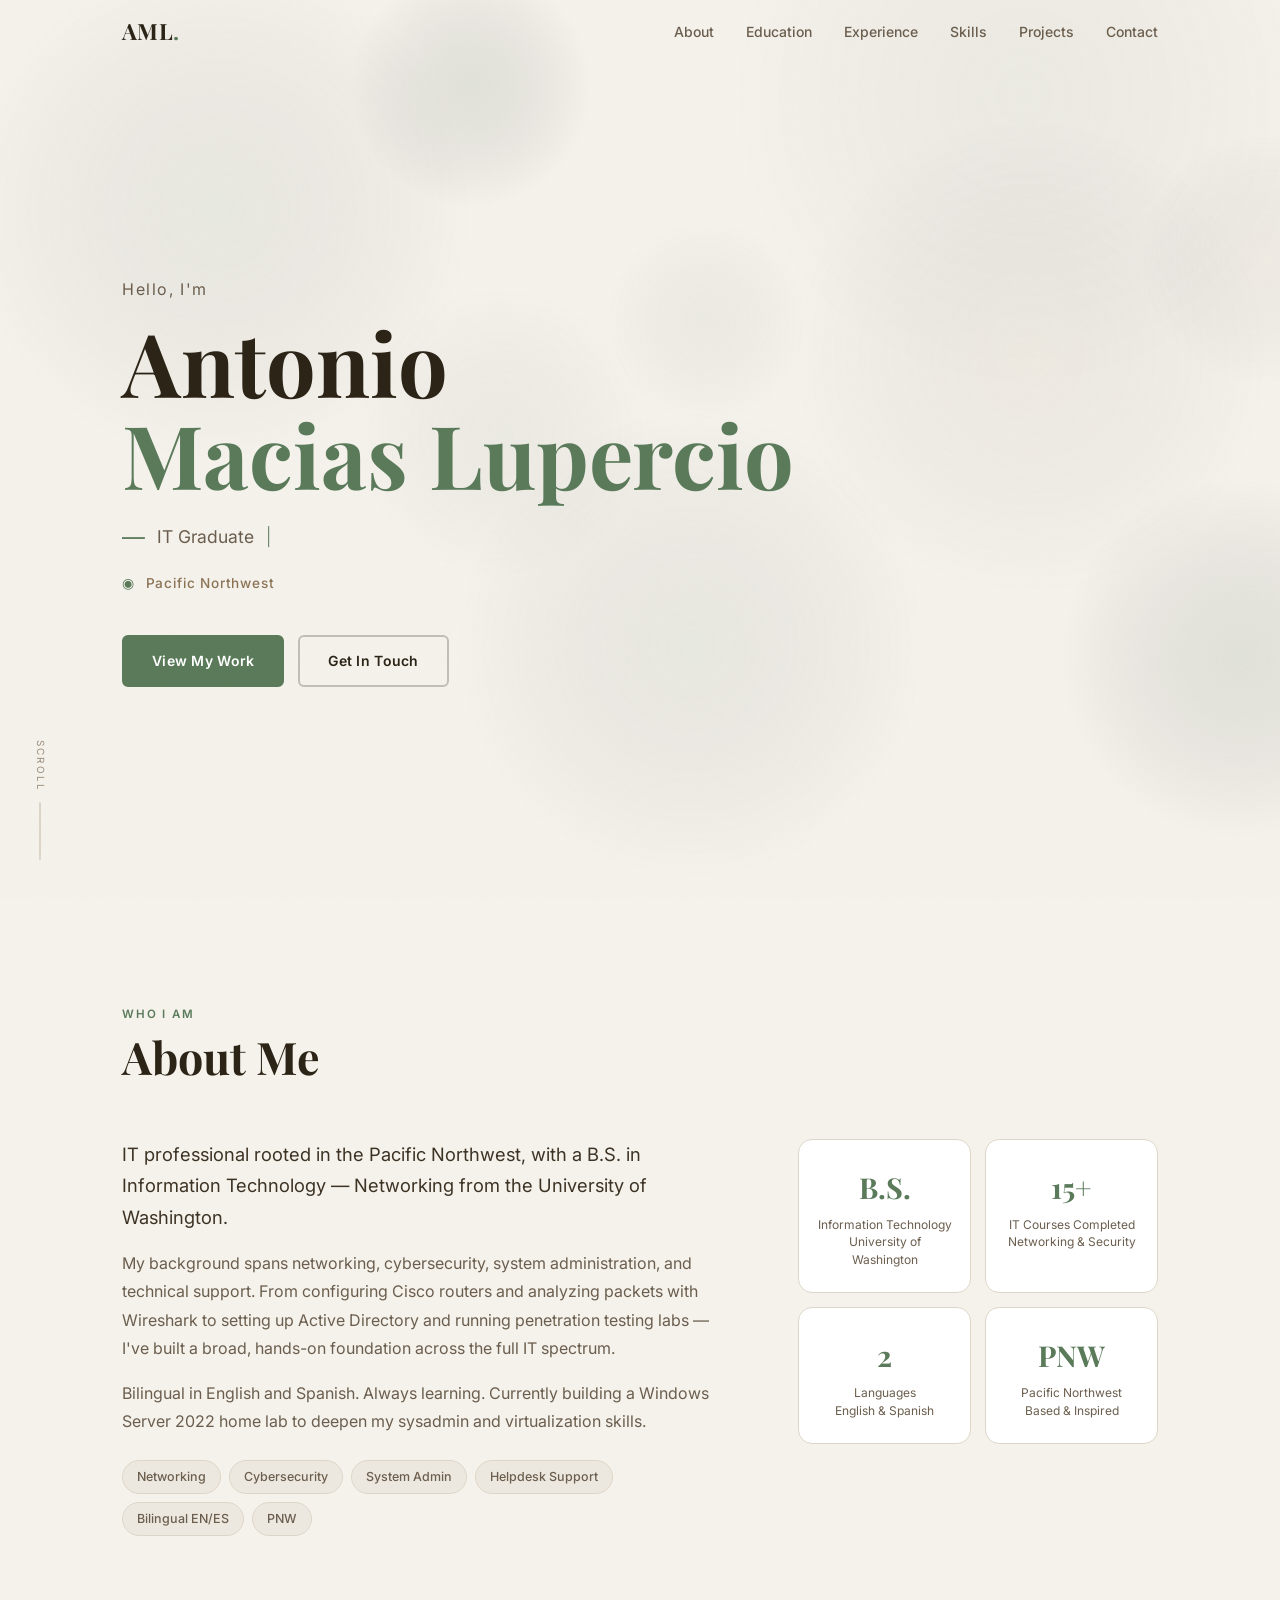
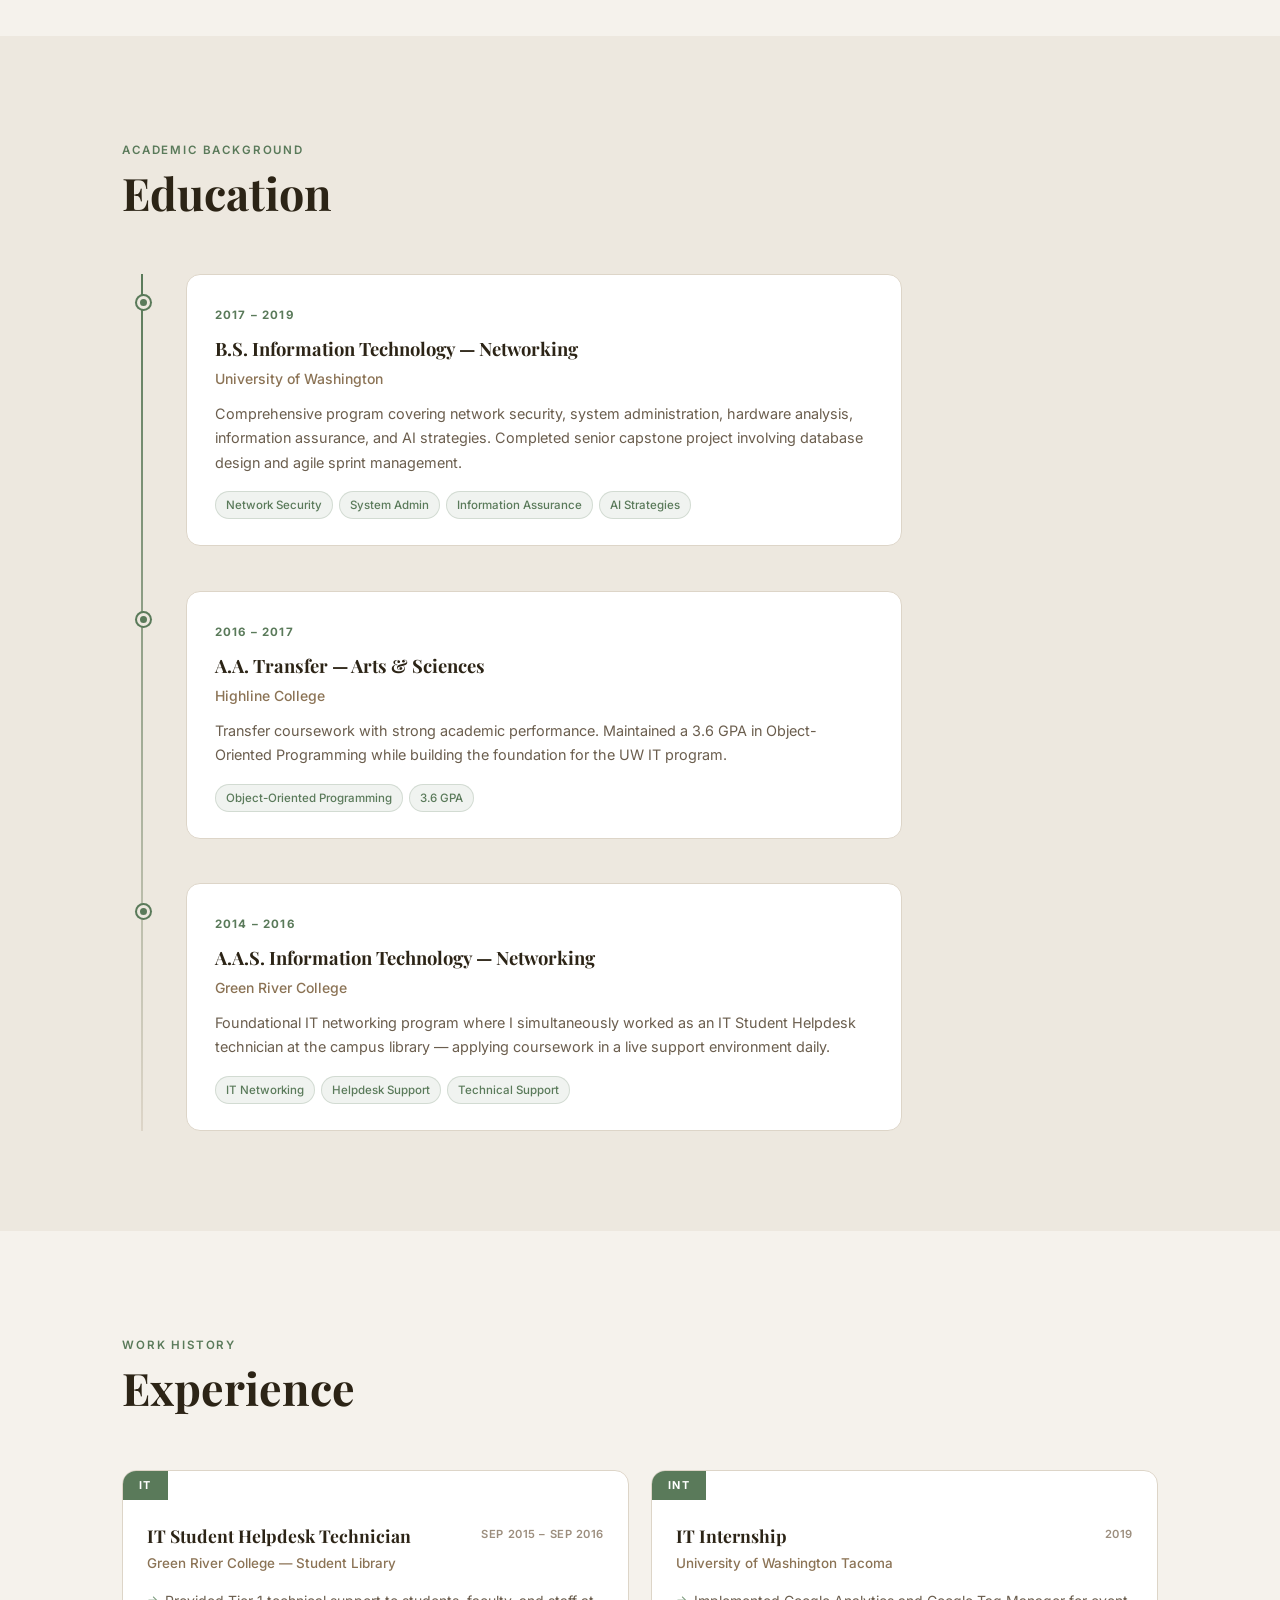
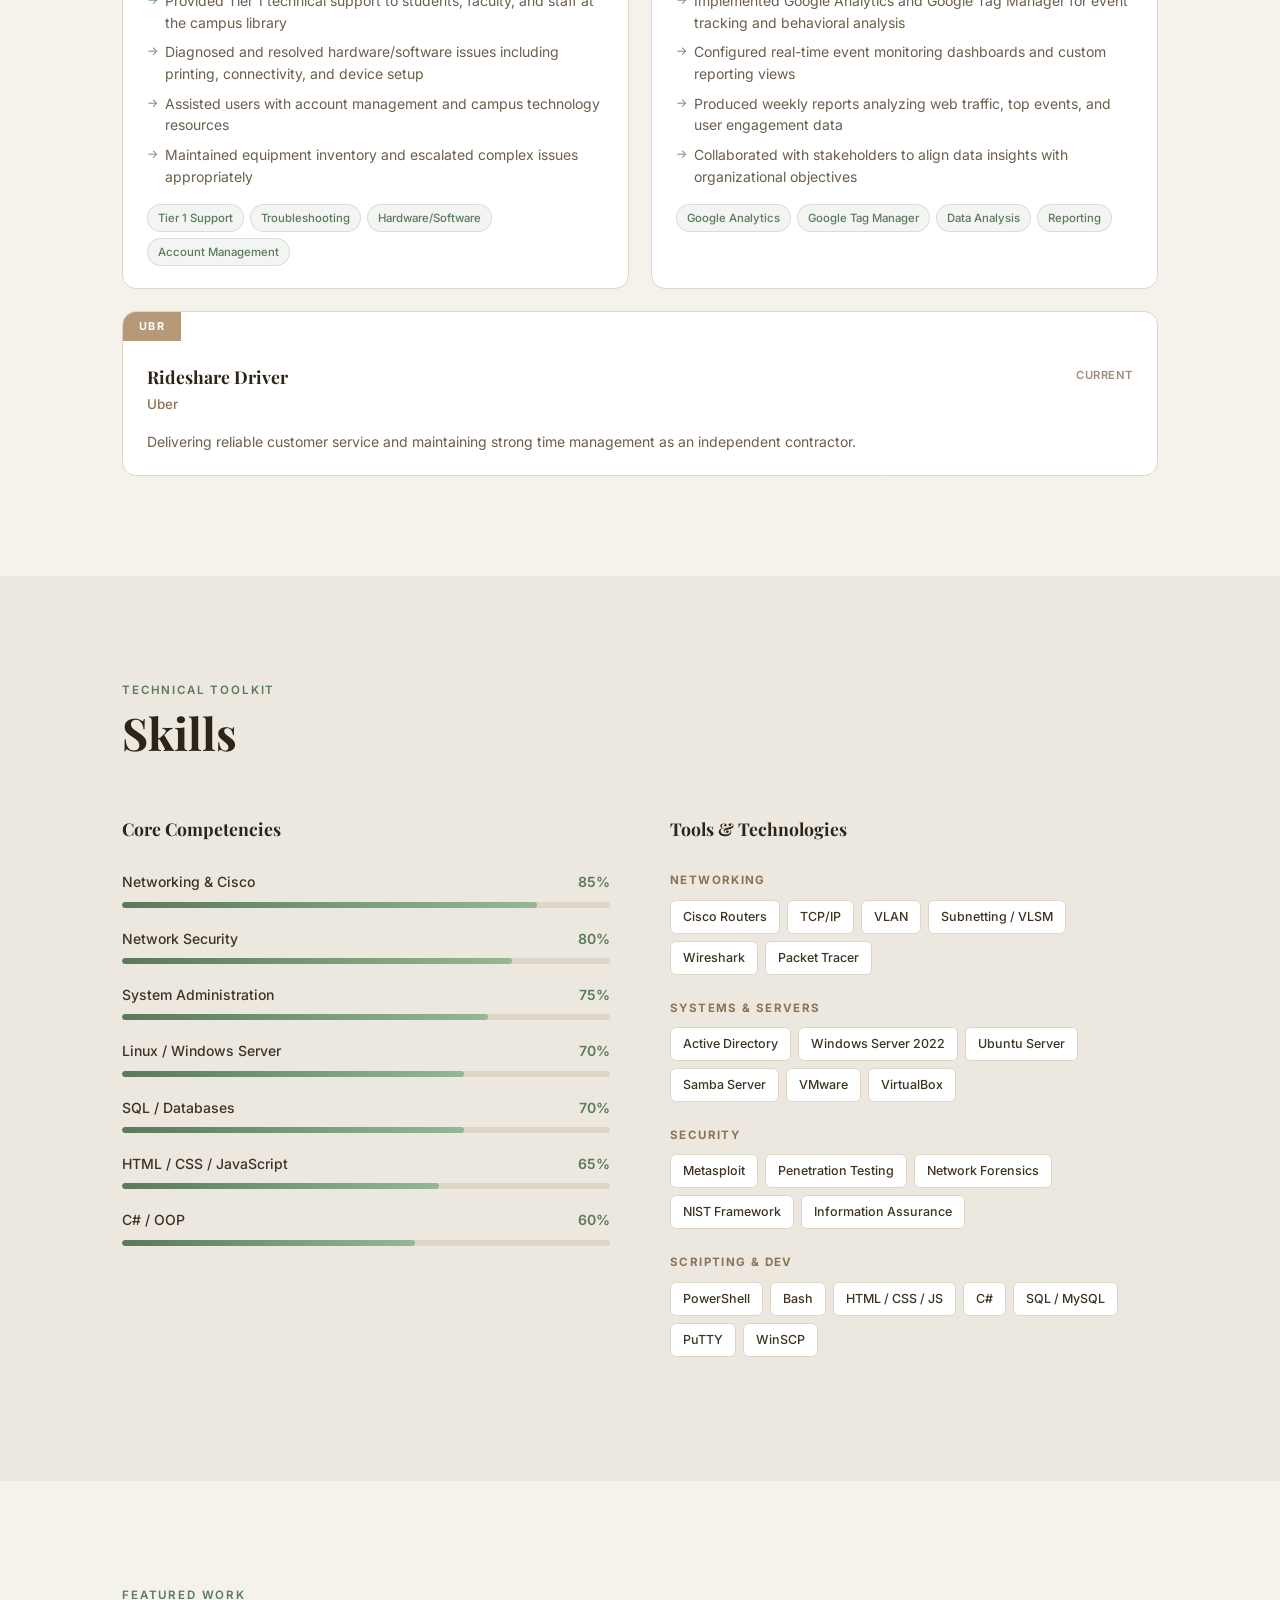
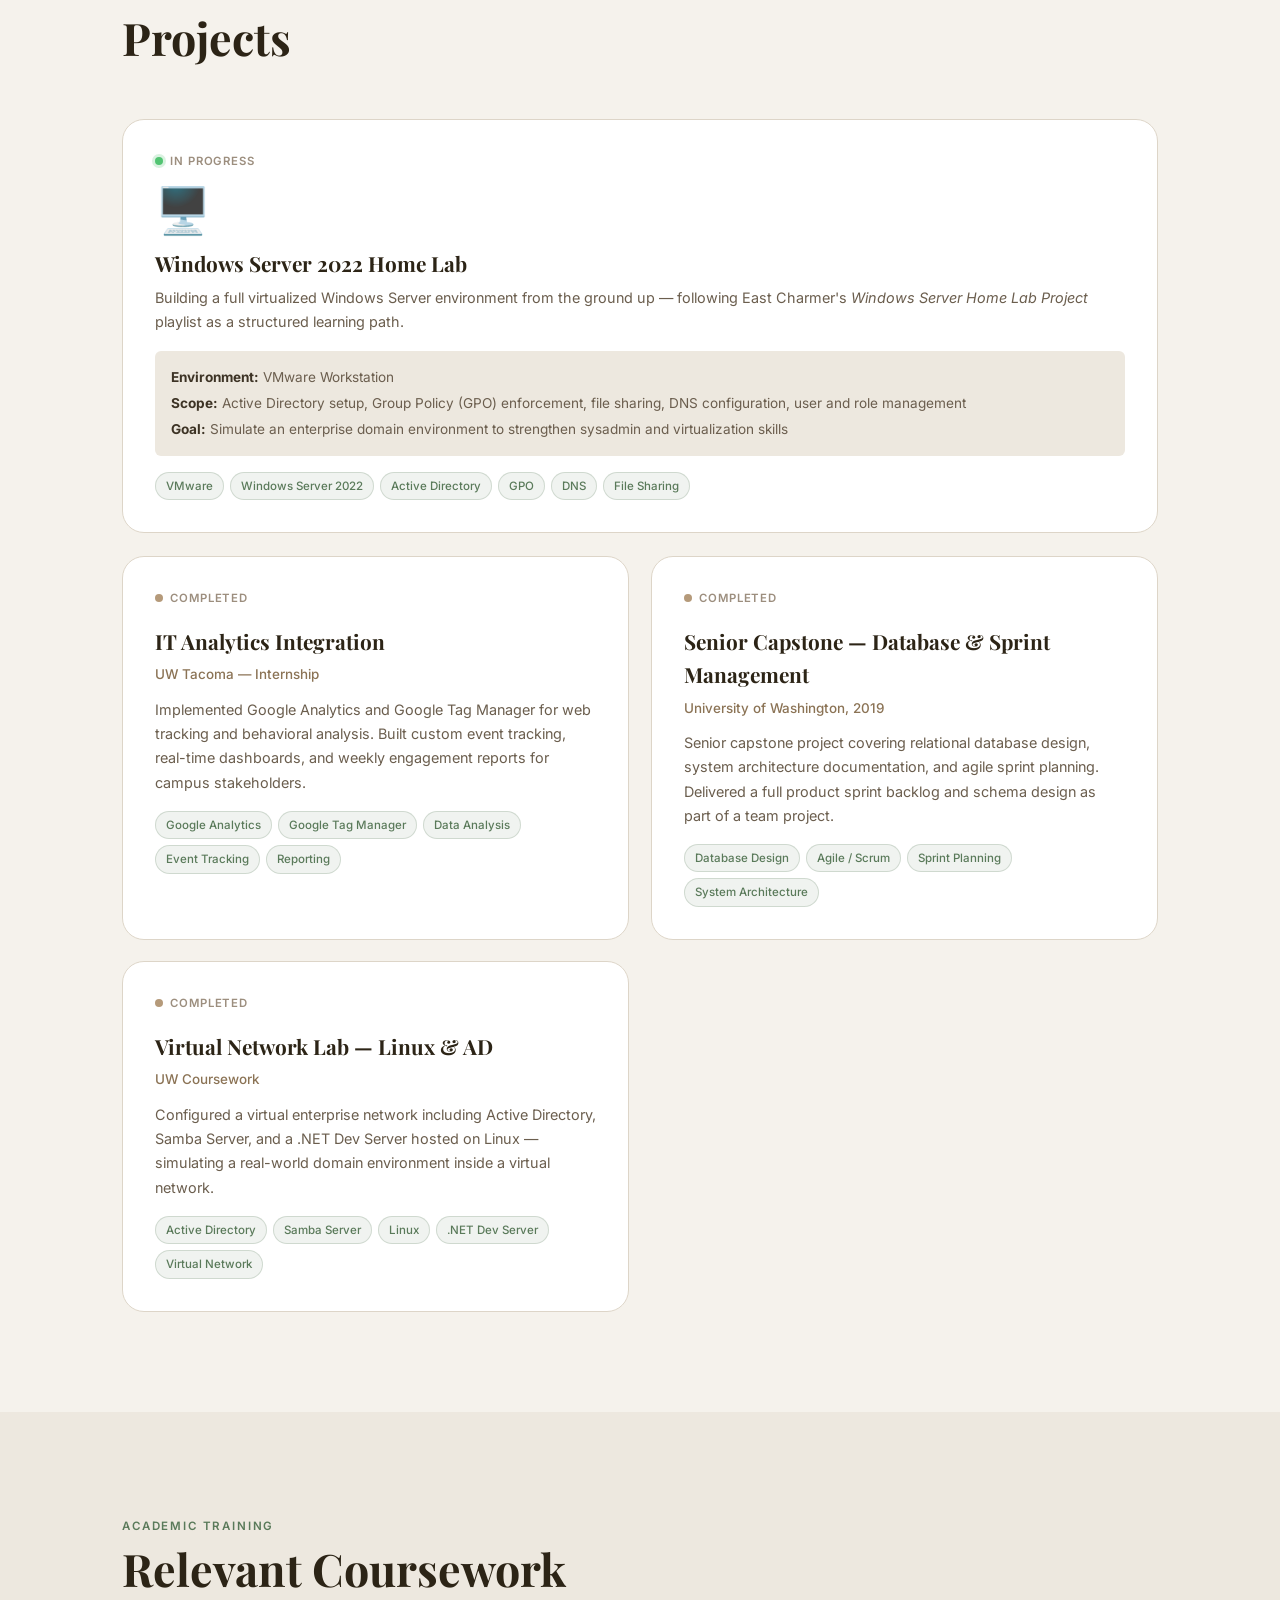
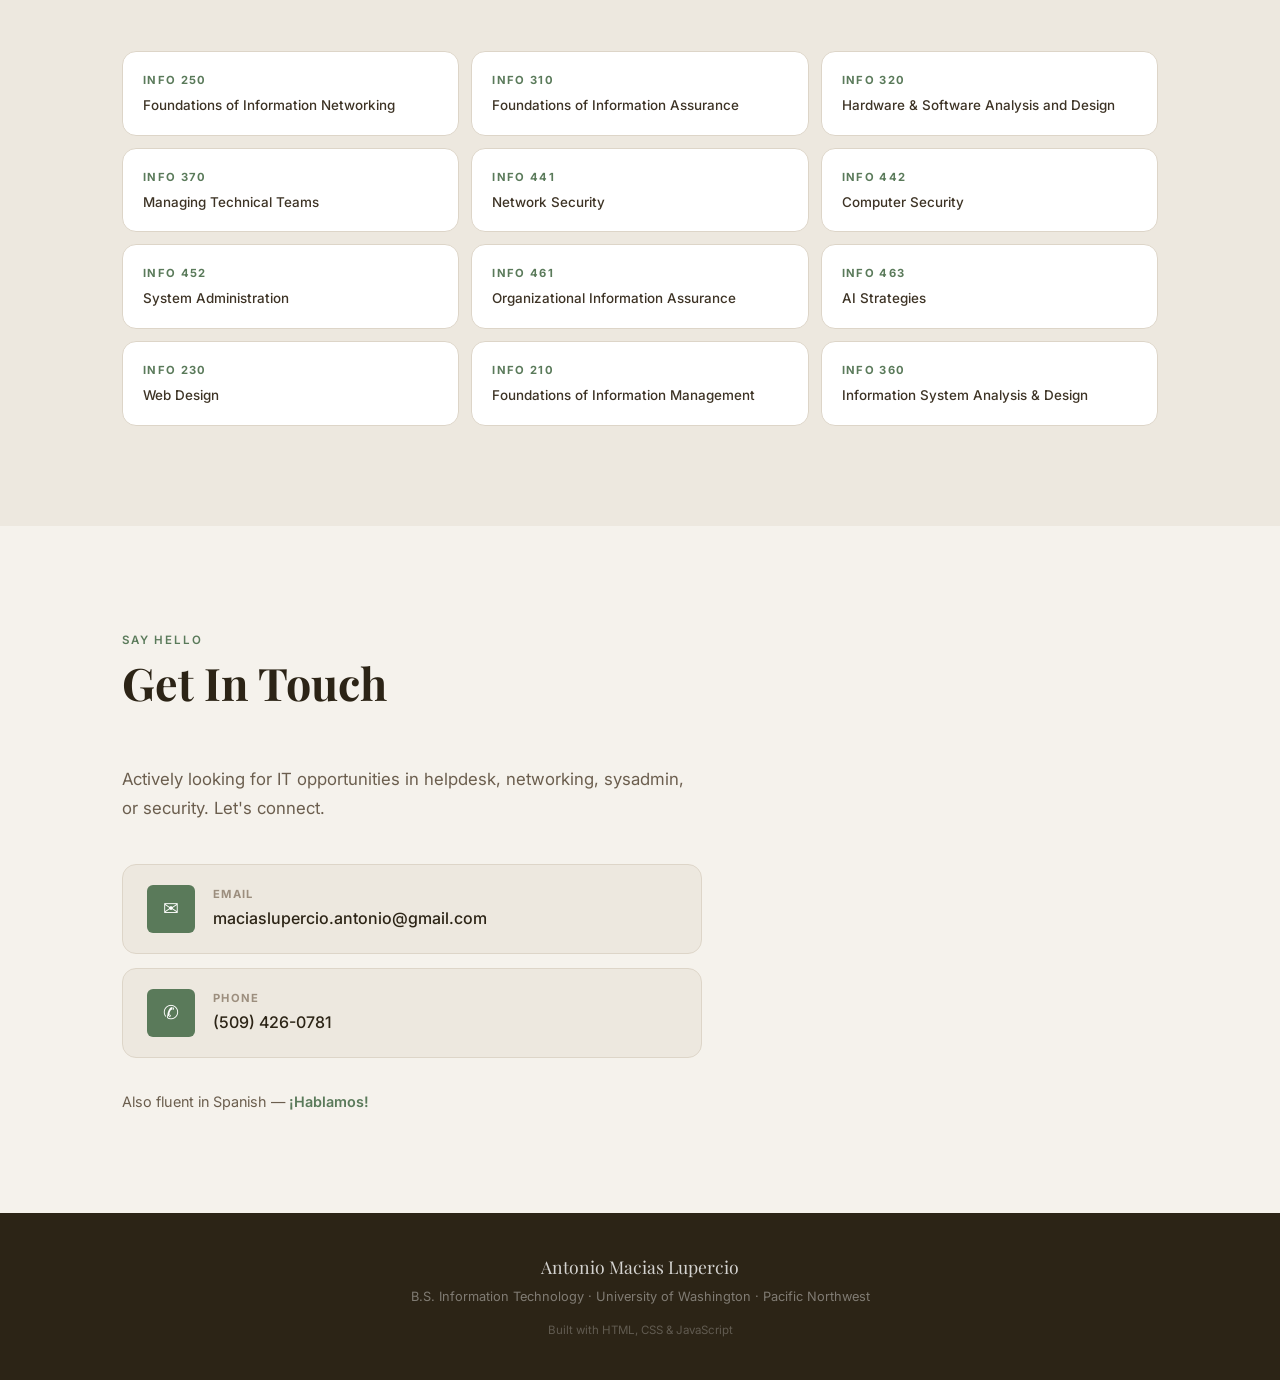
==== index.html @ a3f54d4b "Initial commit: Resume website v1.0 - Single-page resume site with PNW earthy design - Sections: Her" ====
<!DOCTYPE html>
<html lang="en">
<head>
  <meta charset="UTF-8" />
  <meta name="viewport" content="width=device-width, initial-scale=1.0" />
  <title>Antonio Macias Lupercio — IT Professional</title>
  <link rel="preconnect" href="https://fonts.googleapis.com" />
  <link rel="preconnect" href="https://fonts.gstatic.com" crossorigin />
  <link href="https://fonts.googleapis.com/css2?family=Playfair+Display:wght@400;500;700&family=Inter:wght@300;400;500;600&display=swap" rel="stylesheet" />
  <link rel="stylesheet" href="css/style.css" />
</head>
<body>

  <!-- ========== NAVIGATION ========== -->
  <nav id="navbar">
    <div class="nav-container">
      <a href="#home" class="nav-logo">AML<span class="nav-logo-dot">.</span></a>
      <ul class="nav-menu" id="navMenu">
        <li><a href="#about"      class="nav-link">About</a></li>
        <li><a href="#education"  class="nav-link">Education</a></li>
        <li><a href="#experience" class="nav-link">Experience</a></li>
        <li><a href="#skills"     class="nav-link">Skills</a></li>
        <li><a href="#projects"   class="nav-link">Projects</a></li>
        <li><a href="#contact"    class="nav-link">Contact</a></li>
      </ul>
      <button class="nav-toggle" id="navToggle" aria-label="Toggle navigation">
        <span></span><span></span><span></span>
      </button>
    </div>
  </nav>

  <!-- ========== HERO ========== -->
  <section id="home" class="hero">
    <canvas id="heroCanvas"></canvas>
    <div class="hero-noise"></div>
    <div class="hero-content">
      <p  class="hero-greeting">Hello, I'm</p>
      <h1 class="hero-name">
        <span class="name-first">Antonio</span>
        <span class="name-last">Macias Lupercio</span>
      </h1>
      <div class="hero-role">
        <span class="role-dash">—</span>
        <span id="typingText" class="typing-text"></span>
        <span class="typing-cursor">|</span>
      </div>
      <p class="hero-location">
        <span class="location-marker">◉</span> Pacific Northwest
      </p>
      <div class="hero-actions">
        <a href="#projects" class="btn btn-primary">View My Work</a>
        <a href="#contact"  class="btn btn-ghost">Get In Touch</a>
      </div>
    </div>
    <div class="scroll-indicator">
      <span class="scroll-label">scroll</span>
      <div class="scroll-line"><div class="scroll-dot"></div></div>
    </div>
  </section>

  <!-- ========== ABOUT ========== -->
  <section id="about" class="section about">
    <div class="container">
      <div class="section-header reveal-up">
        <span class="section-tag">Who I Am</span>
        <h2 class="section-title">About Me</h2>
      </div>
      <div class="about-grid">
        <div class="about-text reveal-left">
          <p class="lead">IT professional rooted in the Pacific Northwest, with a B.S. in Information Technology — Networking from the University of Washington.</p>
          <p>My background spans networking, cybersecurity, system administration, and technical support. From configuring Cisco routers and analyzing packets with Wireshark to setting up Active Directory and running penetration testing labs — I've built a broad, hands-on foundation across the full IT spectrum.</p>
          <p>Bilingual in English and Spanish. Always learning. Currently building a Windows Server 2022 home lab to deepen my sysadmin and virtualization skills.</p>
          <div class="about-pills">
            <span class="pill">Networking</span>
            <span class="pill">Cybersecurity</span>
            <span class="pill">System Admin</span>
            <span class="pill">Helpdesk Support</span>
            <span class="pill">Bilingual EN/ES</span>
            <span class="pill">PNW</span>
          </div>
        </div>
        <div class="about-stats reveal-right">
          <div class="stat-card">
            <div class="stat-value">B.S.</div>
            <div class="stat-label">Information Technology<br>University of Washington</div>
          </div>
          <div class="stat-card">
            <div class="stat-value">15+</div>
            <div class="stat-label">IT Courses Completed<br>Networking &amp; Security</div>
          </div>
          <div class="stat-card">
            <div class="stat-value">2</div>
            <div class="stat-label">Languages<br>English &amp; Spanish</div>
          </div>
          <div class="stat-card">
            <div class="stat-value">PNW</div>
            <div class="stat-label">Pacific Northwest<br>Based &amp; Inspired</div>
          </div>
        </div>
      </div>
    </div>
  </section>

  <!-- ========== EDUCATION ========== -->
  <section id="education" class="section education alt-bg">
    <div class="container">
      <div class="section-header reveal-up">
        <span class="section-tag">Academic Background</span>
        <h2 class="section-title">Education</h2>
      </div>
      <div class="timeline">

        <div class="timeline-item reveal-left">
          <div class="timeline-marker">
            <div class="timeline-dot"></div>
          </div>
          <div class="timeline-card">
            <span class="timeline-date">2017 – 2019</span>
            <h3>B.S. Information Technology — Networking</h3>
            <h4>University of Washington</h4>
            <p>Comprehensive program covering network security, system administration, hardware analysis, information assurance, and AI strategies. Completed senior capstone project involving database design and agile sprint management.</p>
            <div class="timeline-pills">
              <span>Network Security</span>
              <span>System Admin</span>
              <span>Information Assurance</span>
              <span>AI Strategies</span>
            </div>
          </div>
        </div>

        <div class="timeline-item reveal-left">
          <div class="timeline-marker">
            <div class="timeline-dot"></div>
          </div>
          <div class="timeline-card">
            <span class="timeline-date">2016 – 2017</span>
            <h3>A.A. Transfer — Arts &amp; Sciences</h3>
            <h4>Highline College</h4>
            <p>Transfer coursework with strong academic performance. Maintained a 3.6 GPA in Object-Oriented Programming while building the foundation for the UW IT program.</p>
            <div class="timeline-pills">
              <span>Object-Oriented Programming</span>
              <span>3.6 GPA</span>
            </div>
          </div>
        </div>

        <div class="timeline-item reveal-left">
          <div class="timeline-marker">
            <div class="timeline-dot"></div>
          </div>
          <div class="timeline-card">
            <span class="timeline-date">2014 – 2016</span>
            <h3>A.A.S. Information Technology — Networking</h3>
            <h4>Green River College</h4>
            <p>Foundational IT networking program where I simultaneously worked as an IT Student Helpdesk technician at the campus library — applying coursework in a live support environment daily.</p>
            <div class="timeline-pills">
              <span>IT Networking</span>
              <span>Helpdesk Support</span>
              <span>Technical Support</span>
            </div>
          </div>
        </div>

      </div>
    </div>
  </section>

  <!-- ========== EXPERIENCE ========== -->
  <section id="experience" class="section experience">
    <div class="container">
      <div class="section-header reveal-up">
        <span class="section-tag">Work History</span>
        <h2 class="section-title">Experience</h2>
      </div>
      <div class="exp-grid">

        <div class="exp-card reveal-up">
          <div class="exp-badge">IT</div>
          <div class="exp-body">
            <div class="exp-header">
              <div>
                <h3>IT Student Helpdesk Technician</h3>
                <h4>Green River College — Student Library</h4>
              </div>
              <span class="exp-date">Sep 2015 – Sep 2016</span>
            </div>
            <ul class="exp-list">
              <li>Provided Tier 1 technical support to students, faculty, and staff at the campus library</li>
              <li>Diagnosed and resolved hardware/software issues including printing, connectivity, and device setup</li>
              <li>Assisted users with account management and campus technology resources</li>
              <li>Maintained equipment inventory and escalated complex issues appropriately</li>
            </ul>
            <div class="exp-skills">
              <span>Tier 1 Support</span>
              <span>Troubleshooting</span>
              <span>Hardware/Software</span>
              <span>Account Management</span>
            </div>
          </div>
        </div>

        <div class="exp-card reveal-up delay-1">
          <div class="exp-badge">INT</div>
          <div class="exp-body">
            <div class="exp-header">
              <div>
                <h3>IT Internship</h3>
                <h4>University of Washington Tacoma</h4>
              </div>
              <span class="exp-date">2019</span>
            </div>
            <ul class="exp-list">
              <li>Implemented Google Analytics and Google Tag Manager for event tracking and behavioral analysis</li>
              <li>Configured real-time event monitoring dashboards and custom reporting views</li>
              <li>Produced weekly reports analyzing web traffic, top events, and user engagement data</li>
              <li>Collaborated with stakeholders to align data insights with organizational objectives</li>
            </ul>
            <div class="exp-skills">
              <span>Google Analytics</span>
              <span>Google Tag Manager</span>
              <span>Data Analysis</span>
              <span>Reporting</span>
            </div>
          </div>
        </div>

        <div class="exp-card exp-card--minor reveal-up delay-2">
          <div class="exp-badge exp-badge--secondary">UBR</div>
          <div class="exp-body">
            <div class="exp-header">
              <div>
                <h3>Rideshare Driver</h3>
                <h4>Uber</h4>
              </div>
              <span class="exp-date">Current</span>
            </div>
            <p class="exp-minor-desc">Delivering reliable customer service and maintaining strong time management as an independent contractor.</p>
          </div>
        </div>

      </div>
    </div>
  </section>

  <!-- ========== SKILLS ========== -->
  <section id="skills" class="section skills alt-bg">
    <div class="container">
      <div class="section-header reveal-up">
        <span class="section-tag">Technical Toolkit</span>
        <h2 class="section-title">Skills</h2>
      </div>
      <div class="skills-grid">

        <!-- Skill bars -->
        <div class="skills-bars reveal-left">
          <h3 class="skills-subtitle">Core Competencies</h3>

          <div class="skill-bar-item">
            <div class="skill-bar-header"><span>Networking &amp; Cisco</span><span>85%</span></div>
            <div class="skill-bar-track"><div class="skill-bar-fill" data-width="85"></div></div>
          </div>
          <div class="skill-bar-item">
            <div class="skill-bar-header"><span>Network Security</span><span>80%</span></div>
            <div class="skill-bar-track"><div class="skill-bar-fill" data-width="80"></div></div>
          </div>
          <div class="skill-bar-item">
            <div class="skill-bar-header"><span>System Administration</span><span>75%</span></div>
            <div class="skill-bar-track"><div class="skill-bar-fill" data-width="75"></div></div>
          </div>
          <div class="skill-bar-item">
            <div class="skill-bar-header"><span>Linux / Windows Server</span><span>70%</span></div>
            <div class="skill-bar-track"><div class="skill-bar-fill" data-width="70"></div></div>
          </div>
          <div class="skill-bar-item">
            <div class="skill-bar-header"><span>SQL / Databases</span><span>70%</span></div>
            <div class="skill-bar-track"><div class="skill-bar-fill" data-width="70"></div></div>
          </div>
          <div class="skill-bar-item">
            <div class="skill-bar-header"><span>HTML / CSS / JavaScript</span><span>65%</span></div>
            <div class="skill-bar-track"><div class="skill-bar-fill" data-width="65"></div></div>
          </div>
          <div class="skill-bar-item">
            <div class="skill-bar-header"><span>C# / OOP</span><span>60%</span></div>
            <div class="skill-bar-track"><div class="skill-bar-fill" data-width="60"></div></div>
          </div>
        </div>

        <!-- Skill pills -->
        <div class="skills-tags reveal-right">
          <h3 class="skills-subtitle">Tools &amp; Technologies</h3>

          <div class="skill-category">
            <h4>Networking</h4>
            <div class="skill-pills">
              <span class="skill-pill">Cisco Routers</span>
              <span class="skill-pill">TCP/IP</span>
              <span class="skill-pill">VLAN</span>
              <span class="skill-pill">Subnetting / VLSM</span>
              <span class="skill-pill">Wireshark</span>
              <span class="skill-pill">Packet Tracer</span>
            </div>
          </div>

          <div class="skill-category">
            <h4>Systems &amp; Servers</h4>
            <div class="skill-pills">
              <span class="skill-pill">Active Directory</span>
              <span class="skill-pill">Windows Server 2022</span>
              <span class="skill-pill">Ubuntu Server</span>
              <span class="skill-pill">Samba Server</span>
              <span class="skill-pill">VMware</span>
              <span class="skill-pill">VirtualBox</span>
            </div>
          </div>

          <div class="skill-category">
            <h4>Security</h4>
            <div class="skill-pills">
              <span class="skill-pill">Metasploit</span>
              <span class="skill-pill">Penetration Testing</span>
              <span class="skill-pill">Network Forensics</span>
              <span class="skill-pill">NIST Framework</span>
              <span class="skill-pill">Information Assurance</span>
            </div>
          </div>

          <div class="skill-category">
            <h4>Scripting &amp; Dev</h4>
            <div class="skill-pills">
              <span class="skill-pill">PowerShell</span>
              <span class="skill-pill">Bash</span>
              <span class="skill-pill">HTML / CSS / JS</span>
              <span class="skill-pill">C#</span>
              <span class="skill-pill">SQL / MySQL</span>
              <span class="skill-pill">PuTTY</span>
              <span class="skill-pill">WinSCP</span>
            </div>
          </div>
        </div>

      </div>
    </div>
  </section>

  <!-- ========== PROJECTS ========== -->
  <section id="projects" class="section projects">
    <div class="container">
      <div class="section-header reveal-up">
        <span class="section-tag">Featured Work</span>
        <h2 class="section-title">Projects</h2>
      </div>
      <div class="projects-grid">

        <!-- Hero project -->
        <div class="project-card project-card--hero reveal-up">
          <div class="project-card-inner">
            <div class="project-status">
              <span class="status-dot status-dot--active"></span> In Progress
            </div>
            <div class="project-emoji">🖥️</div>
            <h3>Windows Server 2022 Home Lab</h3>
            <p>Building a full virtualized Windows Server environment from the ground up — following East Charmer's <em>Windows Server Home Lab Project</em> playlist as a structured learning path.</p>
            <div class="project-detail-box">
              <div class="project-detail-row">
                <strong>Environment:</strong> VMware Workstation
              </div>
              <div class="project-detail-row">
                <strong>Scope:</strong> Active Directory setup, Group Policy (GPO) enforcement, file sharing, DNS configuration, user and role management
              </div>
              <div class="project-detail-row">
                <strong>Goal:</strong> Simulate an enterprise domain environment to strengthen sysadmin and virtualization skills
              </div>
            </div>
            <div class="project-pills">
              <span>VMware</span>
              <span>Windows Server 2022</span>
              <span>Active Directory</span>
              <span>GPO</span>
              <span>DNS</span>
              <span>File Sharing</span>
            </div>
          </div>
        </div>

        <div class="project-card reveal-up delay-1">
          <div class="project-card-inner">
            <div class="project-status">
              <span class="status-dot status-dot--done"></span> Completed
            </div>
            <h3>IT Analytics Integration</h3>
            <h4>UW Tacoma — Internship</h4>
            <p>Implemented Google Analytics and Google Tag Manager for web tracking and behavioral analysis. Built custom event tracking, real-time dashboards, and weekly engagement reports for campus stakeholders.</p>
            <div class="project-pills">
              <span>Google Analytics</span>
              <span>Google Tag Manager</span>
              <span>Data Analysis</span>
              <span>Event Tracking</span>
              <span>Reporting</span>
            </div>
          </div>
        </div>

        <div class="project-card reveal-up delay-2">
          <div class="project-card-inner">
            <div class="project-status">
              <span class="status-dot status-dot--done"></span> Completed
            </div>
            <h3>Senior Capstone — Database &amp; Sprint Management</h3>
            <h4>University of Washington, 2019</h4>
            <p>Senior capstone project covering relational database design, system architecture documentation, and agile sprint planning. Delivered a full product sprint backlog and schema design as part of a team project.</p>
            <div class="project-pills">
              <span>Database Design</span>
              <span>Agile / Scrum</span>
              <span>Sprint Planning</span>
              <span>System Architecture</span>
            </div>
          </div>
        </div>

        <div class="project-card reveal-up delay-3">
          <div class="project-card-inner">
            <div class="project-status">
              <span class="status-dot status-dot--done"></span> Completed
            </div>
            <h3>Virtual Network Lab — Linux &amp; AD</h3>
            <h4>UW Coursework</h4>
            <p>Configured a virtual enterprise network including Active Directory, Samba Server, and a .NET Dev Server hosted on Linux — simulating a real-world domain environment inside a virtual network.</p>
            <div class="project-pills">
              <span>Active Directory</span>
              <span>Samba Server</span>
              <span>Linux</span>
              <span>.NET Dev Server</span>
              <span>Virtual Network</span>
            </div>
          </div>
        </div>

      </div>
    </div>
  </section>

  <!-- ========== COURSEWORK ========== -->
  <section class="section coursework alt-bg">
    <div class="container">
      <div class="section-header reveal-up">
        <span class="section-tag">Academic Training</span>
        <h2 class="section-title">Relevant Coursework</h2>
      </div>
      <div class="course-grid reveal-up">
        <div class="course-card"><span class="course-code">INFO 250</span><span class="course-name">Foundations of Information Networking</span></div>
        <div class="course-card"><span class="course-code">INFO 310</span><span class="course-name">Foundations of Information Assurance</span></div>
        <div class="course-card"><span class="course-code">INFO 320</span><span class="course-name">Hardware &amp; Software Analysis and Design</span></div>
        <div class="course-card"><span class="course-code">INFO 370</span><span class="course-name">Managing Technical Teams</span></div>
        <div class="course-card"><span class="course-code">INFO 441</span><span class="course-name">Network Security</span></div>
        <div class="course-card"><span class="course-code">INFO 442</span><span class="course-name">Computer Security</span></div>
        <div class="course-card"><span class="course-code">INFO 452</span><span class="course-name">System Administration</span></div>
        <div class="course-card"><span class="course-code">INFO 461</span><span class="course-name">Organizational Information Assurance</span></div>
        <div class="course-card"><span class="course-code">INFO 463</span><span class="course-name">AI Strategies</span></div>
        <div class="course-card"><span class="course-code">INFO 230</span><span class="course-name">Web Design</span></div>
        <div class="course-card"><span class="course-code">INFO 210</span><span class="course-name">Foundations of Information Management</span></div>
        <div class="course-card"><span class="course-code">INFO 360</span><span class="course-name">Information System Analysis &amp; Design</span></div>
      </div>
    </div>
  </section>

  <!-- ========== CONTACT ========== -->
  <section id="contact" class="section contact">
    <div class="container">
      <div class="section-header reveal-up">
        <span class="section-tag">Say Hello</span>
        <h2 class="section-title">Get In Touch</h2>
      </div>
      <div class="contact-content reveal-up">
        <p class="contact-intro">
          Actively looking for IT opportunities in helpdesk, networking, sysadmin, or security. Let's connect.
        </p>
        <div class="contact-methods">
          <a href="mailto:maciaslupercio.antonio@gmail.com" class="contact-method">
            <div class="contact-icon">✉</div>
            <div class="contact-info">
              <span class="contact-label">Email</span>
              <span class="contact-value">maciaslupercio.antonio@gmail.com</span>
            </div>
          </a>
          <a href="tel:5094260781" class="contact-method">
            <div class="contact-icon">✆</div>
            <div class="contact-info">
              <span class="contact-label">Phone</span>
              <span class="contact-value">(509) 426-0781</span>
            </div>
          </a>
        </div>
        <p class="contact-language">Also fluent in Spanish — <em>¡Hablamos!</em></p>
      </div>
    </div>
  </section>

  <!-- ========== FOOTER ========== -->
  <footer class="footer">
    <div class="container">
      <p class="footer-name">Antonio Macias Lupercio</p>
      <p class="footer-sub">B.S. Information Technology · University of Washington · Pacific Northwest</p>
      <p class="footer-credit">Built with HTML, CSS &amp; JavaScript</p>
    </div>
  </footer>

  <script src="js/main.js"></script>
</body>
</html>
---- css/style.css ----
/* =============================================
   ANTONIO MACIAS LUPERCIO — RESUME WEBSITE
   PNW Earthy · Clean Modern · 2025
   ============================================= */

/* ---- VARIABLES ---- */
:root {
  --bg-primary:       #f5f2ec;
  --bg-secondary:     #ede8df;
  --bg-card:          #ffffff;
  --color-dark:       #2c2416;
  --color-dark-soft:  #3d3325;
  --color-green:      #5a7a5a;
  --color-green-mid:  #6d8f6d;
  --color-green-light:#93b893;
  --color-brown:      #8b7355;
  --color-brown-light:#b59a7a;
  --color-muted:      #6b5e4e;
  --color-muted-light:#9c8e7e;
  --color-border:     #ddd5c8;
  --color-white:      #ffffff;

  --font-heading: 'Playfair Display', Georgia, serif;
  --font-body:    'Inter', -apple-system, BlinkMacSystemFont, 'Segoe UI', sans-serif;

  --shadow-sm:  0 1px 4px rgba(44, 36, 22, 0.07);
  --shadow-md:  0 4px 20px rgba(44, 36, 22, 0.10);
  --shadow-lg:  0 10px 40px rgba(44, 36, 22, 0.13);

  --radius-sm:  6px;
  --radius-md:  14px;
  --radius-lg:  22px;

  --max-width:  1100px;
  --nav-height: 64px;
  --ease:       0.35s cubic-bezier(0.25, 0.46, 0.45, 0.94);
}

/* ---- RESET ---- */
*, *::before, *::after { box-sizing: border-box; margin: 0; padding: 0; }
html { scroll-behavior: smooth; font-size: 16px; }
body {
  font-family: var(--font-body);
  background-color: var(--bg-primary);
  color: var(--color-dark);
  line-height: 1.6;
  overflow-x: hidden;
}
img { max-width: 100%; display: block; }
a { text-decoration: none; color: inherit; }
ul { list-style: none; }

/* ---- UTILITIES ---- */
.container {
  max-width: var(--max-width);
  margin: 0 auto;
  padding: 0 2rem;
}
.section { padding: 100px 0; }
.alt-bg  { background-color: var(--bg-secondary); }

/* =============================================
   SCROLL REVEAL
   ============================================= */
.reveal-up,
.reveal-left,
.reveal-right {
  opacity: 0;
  transition: opacity 0.75s ease, transform 0.75s ease;
  will-change: opacity, transform;
}
.reveal-up    { transform: translateY(44px); }
.reveal-left  { transform: translateX(-44px); }
.reveal-right { transform: translateX(44px); }
.revealed     { opacity: 1 !important; transform: none !important; }

.delay-1 { transition-delay: 0.12s; }
.delay-2 { transition-delay: 0.24s; }
.delay-3 { transition-delay: 0.36s; }
.delay-4 { transition-delay: 0.48s; }

/* =============================================
   SECTION HEADER
   ============================================= */
.section-header { margin-bottom: 56px; }

.section-tag {
  display: inline-block;
  font-size: 0.72rem;
  font-weight: 600;
  letter-spacing: 0.16em;
  text-transform: uppercase;
  color: var(--color-green);
  margin-bottom: 8px;
}
.section-title {
  font-family: var(--font-heading);
  font-size: clamp(2rem, 4vw, 2.8rem);
  font-weight: 700;
  color: var(--color-dark);
  line-height: 1.15;
}

/* =============================================
   NAVIGATION
   ============================================= */
#navbar {
  position: fixed;
  inset: 0 0 auto 0;
  z-index: 1000;
  height: var(--nav-height);
  transition: background var(--ease), box-shadow var(--ease);
}
#navbar.scrolled {
  background: rgba(245, 242, 236, 0.92);
  backdrop-filter: blur(14px);
  -webkit-backdrop-filter: blur(14px);
  box-shadow: 0 1px 0 var(--color-border);
}
.nav-container {
  max-width: var(--max-width);
  margin: 0 auto;
  padding: 0 2rem;
  height: 100%;
  display: flex;
  align-items: center;
  justify-content: space-between;
}
.nav-logo {
  font-family: var(--font-heading);
  font-size: 1.4rem;
  font-weight: 700;
  color: var(--color-dark);
  letter-spacing: 0.02em;
}
.nav-logo-dot { color: var(--color-green); }

.nav-menu {
  display: flex;
  align-items: center;
  gap: 2rem;
}
.nav-link {
  font-size: 0.875rem;
  font-weight: 500;
  color: var(--color-muted);
  position: relative;
  transition: color var(--ease);
}
.nav-link::after {
  content: '';
  position: absolute;
  bottom: -3px;
  left: 0;
  width: 0;
  height: 1.5px;
  background: var(--color-green);
  transition: width var(--ease);
}
.nav-link:hover,
.nav-link.active {
  color: var(--color-dark);
}
.nav-link:hover::after,
.nav-link.active::after { width: 100%; }

.nav-toggle {
  display: none;
  flex-direction: column;
  gap: 5px;
  background: none;
  border: none;
  cursor: pointer;
  padding: 4px;
}
.nav-toggle span {
  display: block;
  width: 24px;
  height: 2px;
  background: var(--color-dark);
  border-radius: 2px;
  transition: transform 0.3s, opacity 0.3s;
}

/* =============================================
   HERO
   ============================================= */
.hero {
  position: relative;
  height: 100vh;
  min-height: 620px;
  display: flex;
  align-items: center;
  overflow: hidden;
  background: var(--bg-primary);
}
#heroCanvas {
  position: absolute;
  inset: 0;
  width: 100%;
  height: 100%;
  z-index: 0;
}
.hero-noise {
  position: absolute;
  inset: 0;
  z-index: 1;
  opacity: 0.025;
  background-image: url("data:image/svg+xml,%3Csvg viewBox='0 0 200 200' xmlns='http://www.w3.org/2000/svg'%3E%3Cfilter id='n'%3E%3CfeTurbulence type='fractalNoise' baseFrequency='0.9' numOctaves='4'/%3E%3C/filter%3E%3Crect width='100%25' height='100%25' filter='url(%23n)'/%3E%3C/svg%3E");
  background-size: 200px;
  pointer-events: none;
}
.hero-content {
  position: relative;
  z-index: 2;
  max-width: var(--max-width);
  margin: 0 auto;
  padding: 0 2rem;
  width: 100%;
  padding-top: var(--nav-height);
}

/* Hero text — CSS animations (in-view at load) */
.hero-greeting {
  font-size: 1rem;
  font-weight: 400;
  color: var(--color-muted);
  letter-spacing: 0.1em;
  margin-bottom: 14px;
  opacity: 0;
  animation: heroFadeUp 0.7s ease 0.3s forwards;
}
.hero-name {
  font-family: var(--font-heading);
  font-size: clamp(3rem, 7.5vw, 5.5rem);
  font-weight: 700;
  line-height: 1.04;
  color: var(--color-dark);
  margin-bottom: 22px;
  opacity: 0;
  animation: heroFadeUp 0.7s ease 0.5s forwards;
}
.name-first { display: block; }
.name-last  { display: block; color: var(--color-green); }

.hero-role {
  display: flex;
  align-items: center;
  gap: 12px;
  font-size: clamp(0.9rem, 1.6vw, 1.1rem);
  color: var(--color-muted);
  margin-bottom: 20px;
  min-height: 1.8em;
  opacity: 0;
  animation: heroFadeUp 0.7s ease 0.7s forwards;
}
.role-dash { color: var(--color-green); font-size: 1.3em; line-height: 1; }
.typing-cursor {
  color: var(--color-green);
  animation: blink 1s step-end infinite;
  font-weight: 300;
}

.hero-location {
  font-size: 0.85rem;
  color: var(--color-brown);
  font-weight: 500;
  margin-bottom: 40px;
  letter-spacing: 0.06em;
  opacity: 0;
  animation: heroFadeUp 0.7s ease 0.9s forwards;
}
.location-marker { color: var(--color-green); margin-right: 6px; }

.hero-actions {
  display: flex;
  gap: 14px;
  flex-wrap: wrap;
  opacity: 0;
  animation: heroFadeUp 0.7s ease 1.1s forwards;
}

/* ---- BUTTONS ---- */
.btn {
  display: inline-flex;
  align-items: center;
  padding: 13px 28px;
  border-radius: var(--radius-sm);
  font-size: 0.875rem;
  font-weight: 600;
  letter-spacing: 0.02em;
  cursor: pointer;
  border: 2px solid transparent;
  transition: all var(--ease);
}
.btn-primary {
  background: var(--color-green);
  color: var(--color-white);
  border-color: var(--color-green);
}
.btn-primary:hover {
  background: var(--color-dark);
  border-color: var(--color-dark);
  transform: translateY(-2px);
  box-shadow: var(--shadow-md);
}
.btn-ghost {
  background: transparent;
  color: var(--color-dark);
  border-color: rgba(44, 36, 22, 0.25);
}
.btn-ghost:hover {
  border-color: var(--color-green);
  color: var(--color-green);
  transform: translateY(-2px);
}

/* ---- SCROLL INDICATOR ---- */
.scroll-indicator {
  position: absolute;
  bottom: 40px;
  left: 2rem;
  display: flex;
  flex-direction: column;
  align-items: center;
  gap: 10px;
  opacity: 0;
  animation: heroFadeIn 0.7s ease 1.6s forwards;
}
.scroll-label {
  font-size: 0.62rem;
  letter-spacing: 0.22em;
  text-transform: uppercase;
  color: var(--color-muted-light);
  writing-mode: vertical-rl;
}
.scroll-line {
  width: 1.5px;
  height: 58px;
  background: var(--color-border);
  position: relative;
  overflow: hidden;
  border-radius: 2px;
}
.scroll-dot {
  position: absolute;
  top: -10px;
  left: 50%;
  transform: translateX(-50%);
  width: 4px;
  height: 10px;
  background: var(--color-green);
  border-radius: 2px;
  animation: scrollDown 1.6s ease-in-out infinite;
}

/* =============================================
   ABOUT
   ============================================= */
.about-grid {
  display: grid;
  grid-template-columns: 1fr 360px;
  gap: 64px;
  align-items: start;
}
.about-text p {
  font-size: 1rem;
  color: var(--color-muted);
  margin-bottom: 1rem;
  line-height: 1.78;
}
.about-text .lead {
  font-size: 1.15rem;
  color: var(--color-dark-soft);
  font-weight: 400;
  line-height: 1.7;
}
.about-pills {
  display: flex;
  flex-wrap: wrap;
  gap: 8px;
  margin-top: 24px;
}
.pill {
  padding: 6px 14px;
  background: var(--bg-secondary);
  border: 1px solid var(--color-border);
  border-radius: 100px;
  font-size: 0.78rem;
  font-weight: 500;
  color: var(--color-muted);
  transition: border-color var(--ease), color var(--ease);
}
.pill:hover { border-color: var(--color-green); color: var(--color-green); }

.about-stats {
  display: grid;
  grid-template-columns: 1fr 1fr;
  gap: 14px;
}
.stat-card {
  background: var(--bg-card);
  border: 1px solid var(--color-border);
  border-radius: var(--radius-md);
  padding: 24px 18px;
  text-align: center;
  transition: box-shadow var(--ease), transform var(--ease);
}
.stat-card:hover {
  box-shadow: var(--shadow-md);
  transform: translateY(-4px);
}
.stat-value {
  display: block;
  font-family: var(--font-heading);
  font-size: 1.8rem;
  font-weight: 700;
  color: var(--color-green);
  margin-bottom: 6px;
}
.stat-label {
  font-size: 0.75rem;
  color: var(--color-muted);
  line-height: 1.45;
}

/* =============================================
   EDUCATION TIMELINE
   ============================================= */
.timeline {
  position: relative;
  max-width: 780px;
}
.timeline::before {
  content: '';
  position: absolute;
  left: 19px;
  top: 0;
  bottom: 0;
  width: 1.5px;
  background: linear-gradient(to bottom, var(--color-green), var(--color-border));
}
.timeline-item {
  display: grid;
  grid-template-columns: 42px 1fr;
  gap: 22px;
  margin-bottom: 44px;
  position: relative;
}
.timeline-item:last-child { margin-bottom: 0; }

.timeline-marker {
  display: flex;
  flex-direction: column;
  align-items: center;
  padding-top: 22px;
}
.timeline-dot {
  width: 13px;
  height: 13px;
  border-radius: 50%;
  background: var(--color-green);
  border: 3px solid var(--bg-secondary);
  box-shadow: 0 0 0 2px var(--color-green);
  flex-shrink: 0;
}
.timeline-card {
  background: var(--bg-card);
  border: 1px solid var(--color-border);
  border-radius: var(--radius-md);
  padding: 26px 28px;
  transition: box-shadow var(--ease), transform var(--ease);
}
.timeline-card:hover {
  box-shadow: var(--shadow-md);
  transform: translateX(4px);
}
.timeline-date {
  display: inline-block;
  font-size: 0.72rem;
  font-weight: 700;
  letter-spacing: 0.1em;
  color: var(--color-green);
  text-transform: uppercase;
  margin-bottom: 10px;
}
.timeline-card h3 {
  font-family: var(--font-heading);
  font-size: 1.15rem;
  font-weight: 700;
  color: var(--color-dark);
  margin-bottom: 4px;
}
.timeline-card h4 {
  font-size: 0.875rem;
  font-weight: 500;
  color: var(--color-brown);
  margin-bottom: 12px;
}
.timeline-card p {
  font-size: 0.9rem;
  color: var(--color-muted);
  line-height: 1.68;
  margin-bottom: 16px;
}
.timeline-pills {
  display: flex;
  flex-wrap: wrap;
  gap: 6px;
}
.timeline-pills span {
  font-size: 0.72rem;
  font-weight: 500;
  padding: 4px 10px;
  background: rgba(90, 122, 90, 0.09);
  color: var(--color-green);
  border-radius: 100px;
  border: 1px solid rgba(90, 122, 90, 0.2);
}

/* =============================================
   EXPERIENCE
   ============================================= */
.exp-grid {
  display: grid;
  grid-template-columns: 1fr 1fr;
  gap: 22px;
}
.exp-card {
  background: var(--bg-card);
  border: 1px solid var(--color-border);
  border-radius: var(--radius-md);
  overflow: hidden;
  transition: box-shadow var(--ease), transform var(--ease);
}
.exp-card:hover {
  box-shadow: var(--shadow-lg);
  transform: translateY(-5px);
}
.exp-card--minor {
  grid-column: 1 / -1;
}
.exp-badge {
  display: inline-block;
  background: var(--color-green);
  color: var(--color-white);
  font-size: 0.68rem;
  font-weight: 700;
  letter-spacing: 0.12em;
  padding: 6px 16px;
  text-transform: uppercase;
}
.exp-badge--secondary { background: var(--color-brown-light); }

.exp-body { padding: 22px 24px; }

.exp-header {
  display: flex;
  justify-content: space-between;
  align-items: flex-start;
  gap: 10px;
  margin-bottom: 16px;
}
.exp-header h3 {
  font-family: var(--font-heading);
  font-size: 1.1rem;
  font-weight: 700;
  color: var(--color-dark);
  margin-bottom: 2px;
}
.exp-header h4 {
  font-size: 0.84rem;
  font-weight: 500;
  color: var(--color-brown);
}
.exp-date {
  font-size: 0.7rem;
  font-weight: 600;
  color: var(--color-muted-light);
  white-space: nowrap;
  letter-spacing: 0.05em;
  text-transform: uppercase;
  margin-top: 4px;
  flex-shrink: 0;
}
.exp-list { margin-bottom: 16px; }
.exp-list li {
  font-size: 0.875rem;
  color: var(--color-muted);
  padding-left: 18px;
  position: relative;
  margin-bottom: 8px;
  line-height: 1.55;
}
.exp-list li::before {
  content: '→';
  position: absolute;
  left: 0;
  color: var(--color-green-mid);
  font-size: 0.75rem;
  top: 1px;
}
.exp-skills {
  display: flex;
  flex-wrap: wrap;
  gap: 6px;
}
.exp-skills span {
  font-size: 0.71rem;
  font-weight: 500;
  padding: 4px 10px;
  background: rgba(90, 122, 90, 0.08);
  color: var(--color-green);
  border-radius: 100px;
  border: 1px solid rgba(90, 122, 90, 0.18);
}
.exp-minor-desc {
  font-size: 0.875rem;
  color: var(--color-muted);
  line-height: 1.6;
}

/* =============================================
   SKILLS
   ============================================= */
.skills-grid {
  display: grid;
  grid-template-columns: 1fr 1fr;
  gap: 60px;
  align-items: start;
}
.skills-subtitle {
  font-family: var(--font-heading);
  font-size: 1.1rem;
  font-weight: 700;
  color: var(--color-dark);
  margin-bottom: 28px;
}
.skill-bar-item { margin-bottom: 20px; }
.skill-bar-header {
  display: flex;
  justify-content: space-between;
  font-size: 0.875rem;
  font-weight: 500;
  color: var(--color-dark-soft);
  margin-bottom: 8px;
}
.skill-bar-header span:last-child {
  color: var(--color-green);
  font-weight: 600;
}
.skill-bar-track {
  height: 6px;
  background: var(--color-border);
  border-radius: 100px;
  overflow: hidden;
}
.skill-bar-fill {
  height: 100%;
  width: 0%;
  background: linear-gradient(90deg, var(--color-green), var(--color-green-light));
  border-radius: 100px;
  transition: width 1.3s cubic-bezier(0.25, 0.46, 0.45, 0.94);
}

.skill-category { margin-bottom: 24px; }
.skill-category h4 {
  font-size: 0.72rem;
  font-weight: 700;
  letter-spacing: 0.12em;
  text-transform: uppercase;
  color: var(--color-brown);
  margin-bottom: 10px;
}
.skill-pills {
  display: flex;
  flex-wrap: wrap;
  gap: 7px;
}
.skill-pill {
  font-size: 0.78rem;
  font-weight: 500;
  padding: 6px 12px;
  background: var(--bg-card);
  border: 1px solid var(--color-border);
  border-radius: var(--radius-sm);
  color: var(--color-dark-soft);
  transition: all var(--ease);
}
.skill-pill:hover {
  border-color: var(--color-green);
  color: var(--color-green);
  background: rgba(90, 122, 90, 0.05);
  transform: translateY(-1px);
}

/* =============================================
   PROJECTS
   ============================================= */
.projects-grid {
  display: grid;
  grid-template-columns: 1fr 1fr;
  gap: 22px;
}
.project-card {
  background: var(--bg-card);
  border: 1px solid var(--color-border);
  border-radius: var(--radius-lg);
  overflow: hidden;
  transition: box-shadow var(--ease), transform var(--ease);
}
.project-card:hover {
  box-shadow: var(--shadow-lg);
  transform: translateY(-6px);
}
.project-card--hero { grid-column: 1 / -1; }
.project-card-inner { padding: 32px; }

.project-status {
  display: flex;
  align-items: center;
  gap: 7px;
  font-size: 0.71rem;
  font-weight: 600;
  letter-spacing: 0.08em;
  text-transform: uppercase;
  color: var(--color-muted-light);
  margin-bottom: 18px;
}
.status-dot {
  width: 8px;
  height: 8px;
  border-radius: 50%;
  flex-shrink: 0;
}
.status-dot--active {
  background: #52c472;
  box-shadow: 0 0 0 3px rgba(82, 196, 114, 0.22);
  animation: pulse 2s infinite;
}
.status-dot--done { background: var(--color-brown-light); }

.project-emoji {
  font-size: 2.8rem;
  margin-bottom: 14px;
  line-height: 1;
}
.project-card-inner h3 {
  font-family: var(--font-heading);
  font-size: 1.3rem;
  font-weight: 700;
  color: var(--color-dark);
  margin-bottom: 6px;
}
.project-card-inner h4 {
  font-size: 0.84rem;
  font-weight: 500;
  color: var(--color-brown);
  margin-bottom: 12px;
}
.project-card-inner p {
  font-size: 0.9rem;
  color: var(--color-muted);
  line-height: 1.68;
  margin-bottom: 16px;
}
.project-detail-box {
  background: var(--bg-secondary);
  border-radius: var(--radius-sm);
  padding: 16px;
  margin-bottom: 16px;
}
.project-detail-row {
  font-size: 0.85rem;
  color: var(--color-muted);
  margin-bottom: 6px;
  line-height: 1.5;
}
.project-detail-row:last-child { margin-bottom: 0; }
.project-detail-row strong { color: var(--color-dark-soft); }
.project-pills {
  display: flex;
  flex-wrap: wrap;
  gap: 6px;
}
.project-pills span {
  font-size: 0.72rem;
  font-weight: 500;
  padding: 4px 10px;
  background: rgba(90, 122, 90, 0.09);
  color: var(--color-green);
  border-radius: 100px;
  border: 1px solid rgba(90, 122, 90, 0.22);
}

/* =============================================
   COURSEWORK
   ============================================= */
.course-grid {
  display: grid;
  grid-template-columns: repeat(3, 1fr);
  gap: 12px;
}
.course-card {
  background: var(--bg-card);
  border: 1px solid var(--color-border);
  border-radius: var(--radius-md);
  padding: 20px;
  display: flex;
  flex-direction: column;
  gap: 6px;
  transition: all var(--ease);
}
.course-card:hover {
  border-color: var(--color-green);
  box-shadow: var(--shadow-sm);
  transform: translateY(-3px);
}
.course-code {
  font-size: 0.7rem;
  font-weight: 700;
  letter-spacing: 0.12em;
  color: var(--color-green);
  text-transform: uppercase;
}
.course-name {
  font-size: 0.84rem;
  font-weight: 500;
  color: var(--color-dark-soft);
  line-height: 1.4;
}

/* =============================================
   CONTACT
   ============================================= */
.contact-content { max-width: 580px; }
.contact-intro {
  font-size: 1.05rem;
  color: var(--color-muted);
  line-height: 1.75;
  margin-bottom: 40px;
}
.contact-methods {
  display: flex;
  flex-direction: column;
  gap: 14px;
  margin-bottom: 32px;
}
.contact-method {
  display: flex;
  align-items: center;
  gap: 18px;
  padding: 20px 24px;
  background: var(--bg-secondary);
  border: 1px solid var(--color-border);
  border-radius: var(--radius-md);
  transition: all var(--ease);
}
.contact-method:hover {
  border-color: var(--color-green);
  background: var(--bg-card);
  box-shadow: var(--shadow-md);
  transform: translateX(8px);
}
.contact-icon {
  width: 48px;
  height: 48px;
  background: var(--color-green);
  color: var(--color-white);
  border-radius: var(--radius-sm);
  display: flex;
  align-items: center;
  justify-content: center;
  font-size: 1.2rem;
  flex-shrink: 0;
}
.contact-label {
  display: block;
  font-size: 0.7rem;
  font-weight: 700;
  letter-spacing: 0.12em;
  text-transform: uppercase;
  color: var(--color-muted-light);
  margin-bottom: 3px;
}
.contact-value {
  display: block;
  font-size: 1rem;
  font-weight: 500;
  color: var(--color-dark);
}
.contact-language {
  font-size: 0.9rem;
  color: var(--color-muted);
}
.contact-language em {
  color: var(--color-green);
  font-style: normal;
  font-weight: 600;
}

/* =============================================
   FOOTER
   ============================================= */
.footer {
  background: var(--color-dark);
  color: rgba(255, 255, 255, 0.5);
  padding: 40px 0;
  text-align: center;
}
.footer-name {
  font-family: var(--font-heading);
  font-size: 1.1rem;
  color: rgba(255, 255, 255, 0.8);
  margin-bottom: 6px;
}
.footer-sub {
  font-size: 0.8rem;
  color: rgba(255, 255, 255, 0.4);
  margin-bottom: 14px;
}
.footer-credit {
  font-size: 0.72rem;
  color: rgba(255, 255, 255, 0.25);
}

/* =============================================
   KEYFRAME ANIMATIONS
   ============================================= */
@keyframes heroFadeUp {
  from { opacity: 0; transform: translateY(22px); }
  to   { opacity: 1; transform: translateY(0); }
}
@keyframes heroFadeIn {
  from { opacity: 0; }
  to   { opacity: 1; }
}
@keyframes blink {
  0%, 100% { opacity: 1; }
  50%       { opacity: 0; }
}
@keyframes scrollDown {
  0%   { top: -12px; opacity: 0; }
  30%  { opacity: 1; }
  100% { top: 100%; opacity: 0; }
}
@keyframes pulse {
  0%, 100% { box-shadow: 0 0 0 3px rgba(82, 196, 114, 0.22); }
  50%       { box-shadow: 0 0 0 7px rgba(82, 196, 114, 0.06); }
}

/* =============================================
   RESPONSIVE
   ============================================= */
@media (max-width: 960px) {
  .about-grid { grid-template-columns: 1fr; }
  .about-stats { grid-template-columns: repeat(4, 1fr); }
  .skills-grid { grid-template-columns: 1fr; gap: 48px; }
}

@media (max-width: 768px) {
  .exp-grid { grid-template-columns: 1fr; }
  .exp-card--minor { grid-column: span 1; }

  .projects-grid { grid-template-columns: 1fr; }
  .project-card--hero { grid-column: span 1; }

  .course-grid { grid-template-columns: repeat(2, 1fr); }
}

@media (max-width: 640px) {
  .section { padding: 72px 0; }

  /* Mobile nav */
  .nav-menu {
    display: none;
    position: fixed;
    top: var(--nav-height);
    left: 0;
    right: 0;
    background: rgba(245, 242, 236, 0.98);
    backdrop-filter: blur(16px);
    flex-direction: column;
    padding: 28px 2rem;
    gap: 22px;
    box-shadow: var(--shadow-md);
    border-top: 1px solid var(--color-border);
  }
  .nav-menu.open { display: flex; }
  .nav-toggle { display: flex; }

  .hero-name { font-size: clamp(2.6rem, 11vw, 3.6rem); }
  .about-stats { grid-template-columns: 1fr 1fr; }
  .course-grid { grid-template-columns: 1fr; }

  .timeline::before { left: 15px; }
  .timeline-item { grid-template-columns: 34px 1fr; gap: 16px; }
}
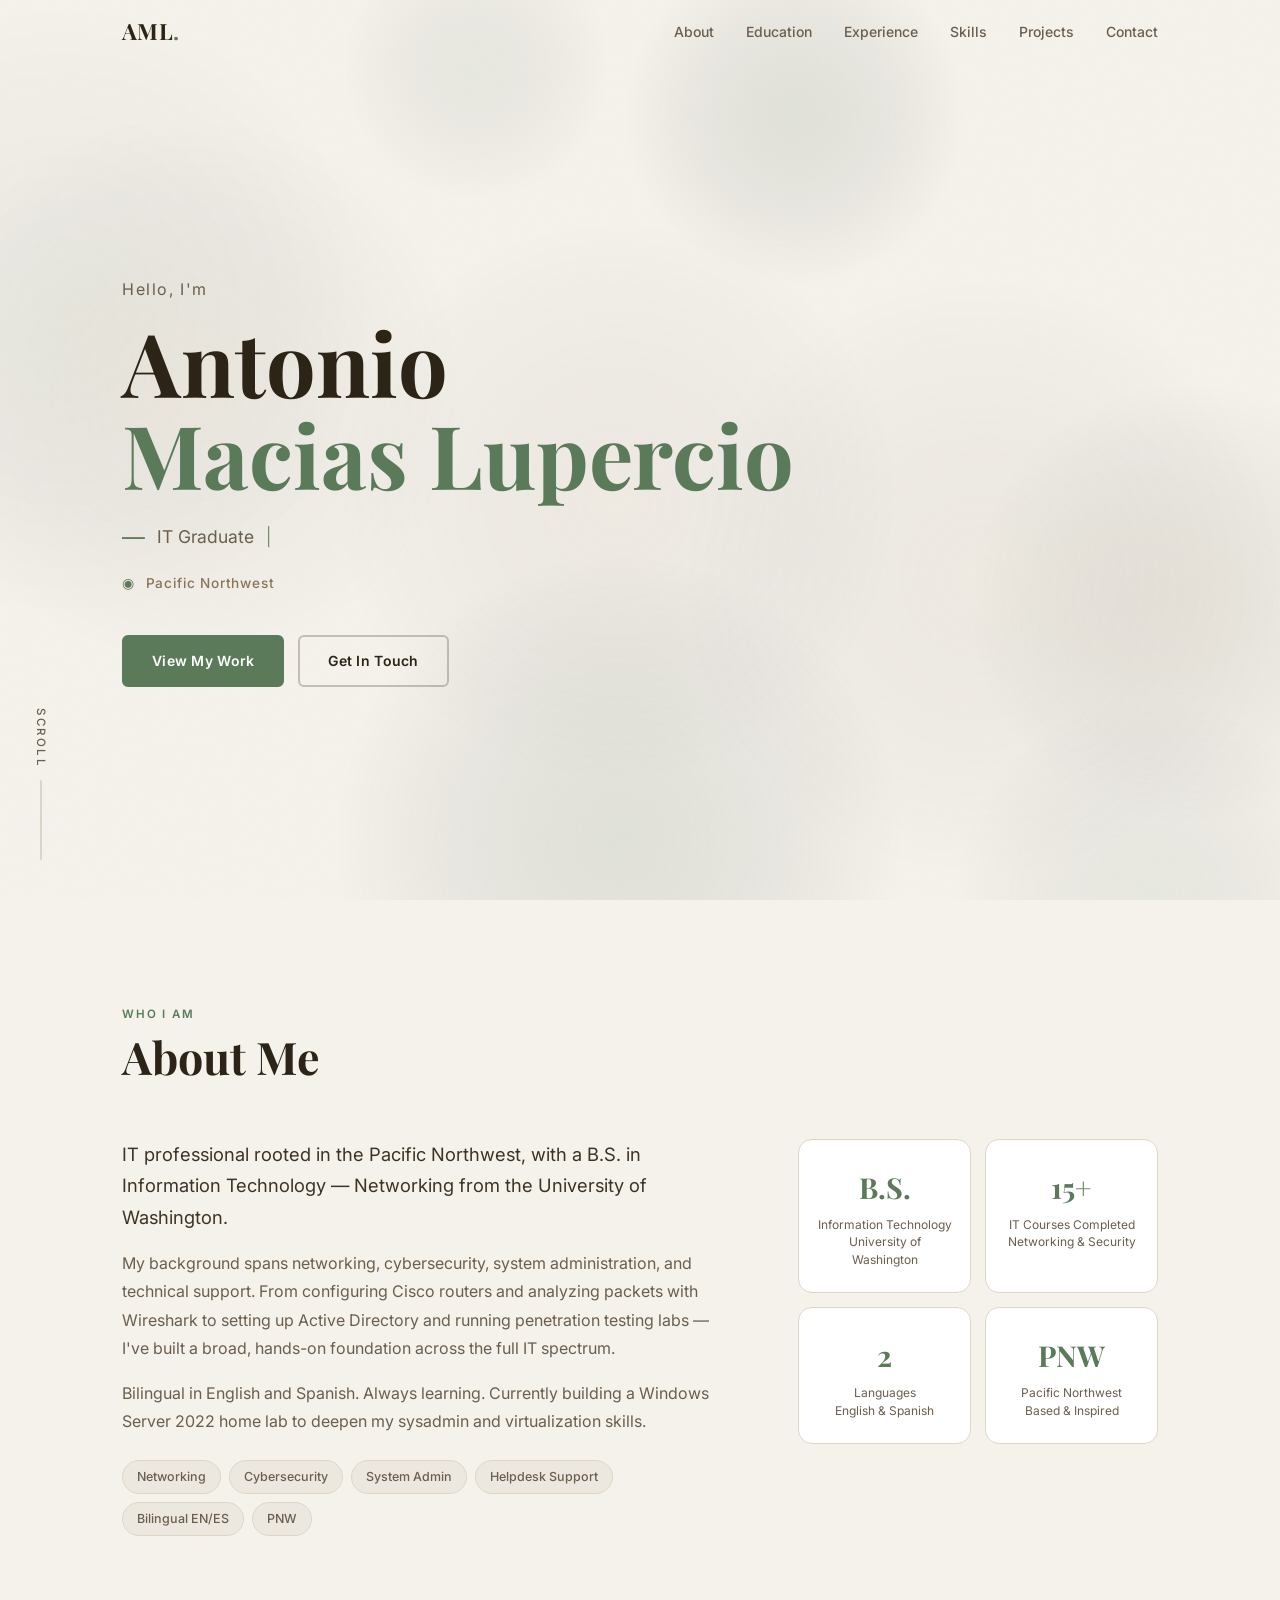
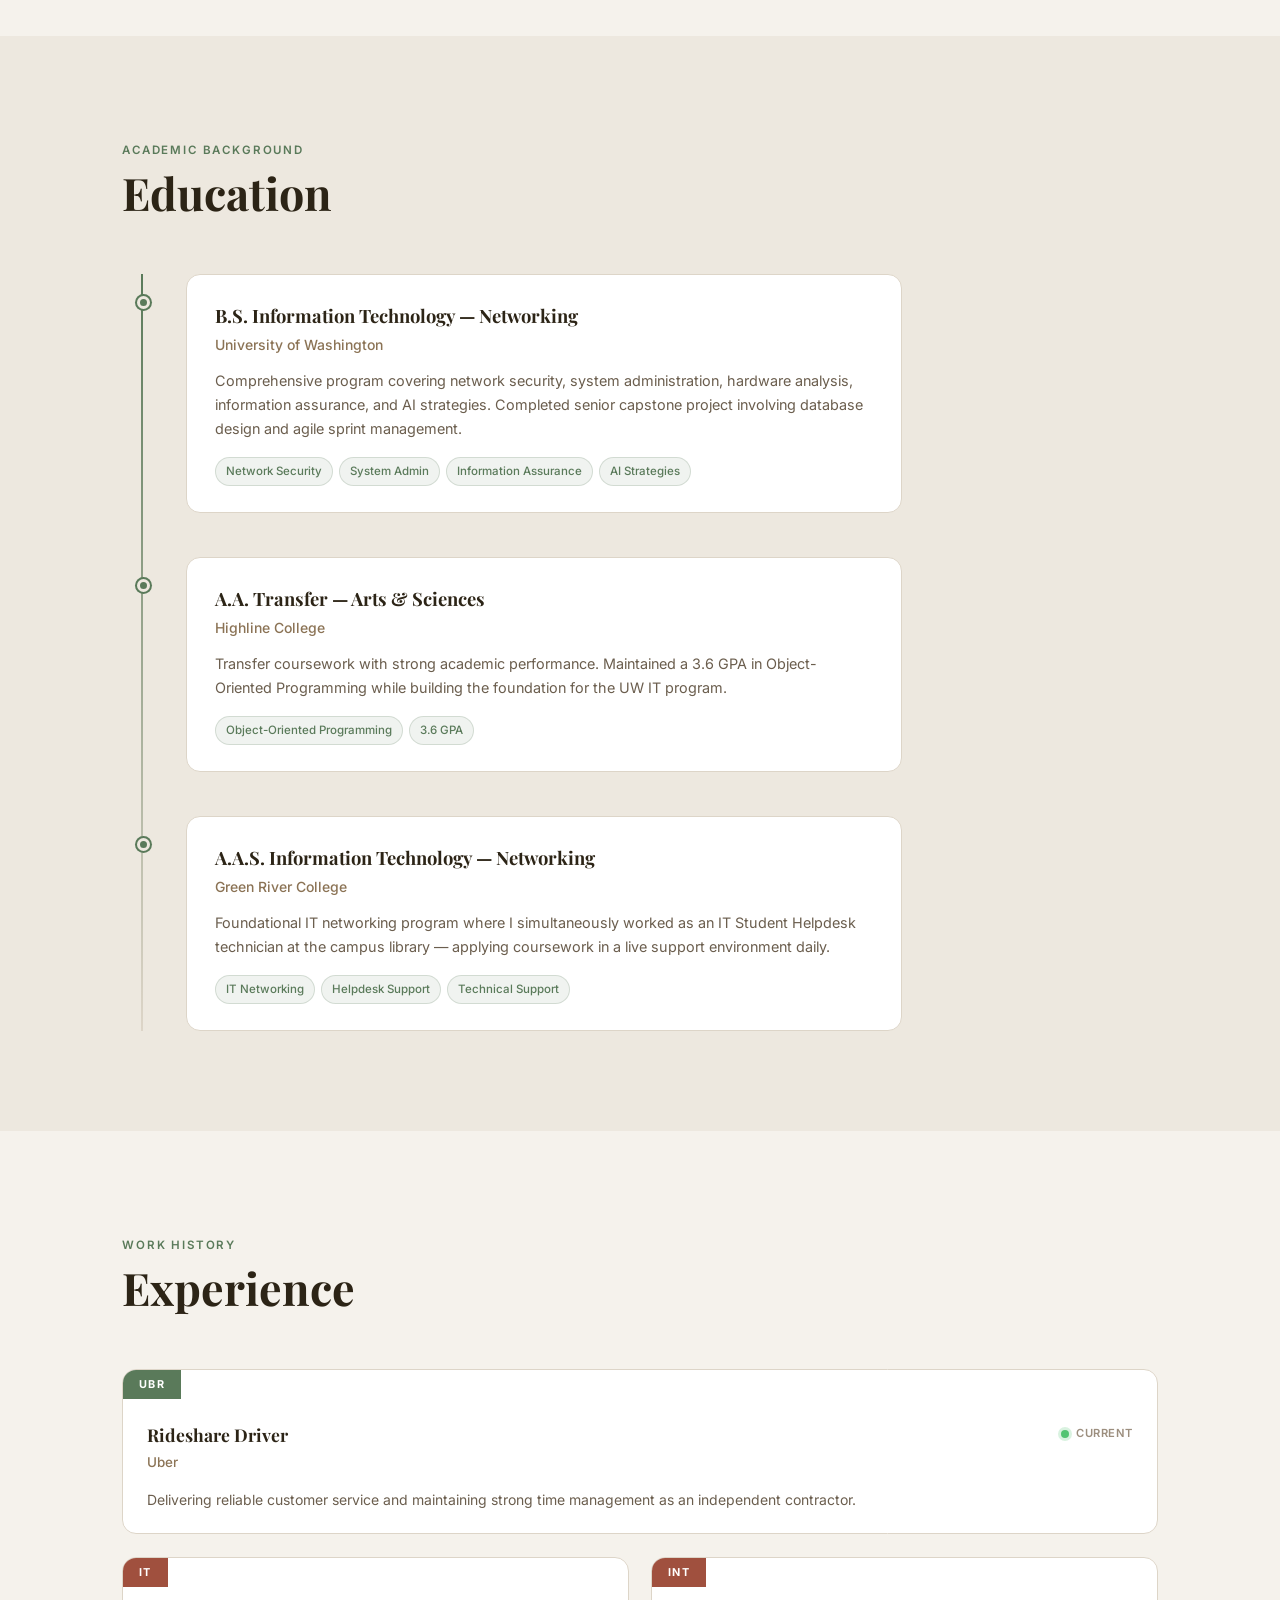
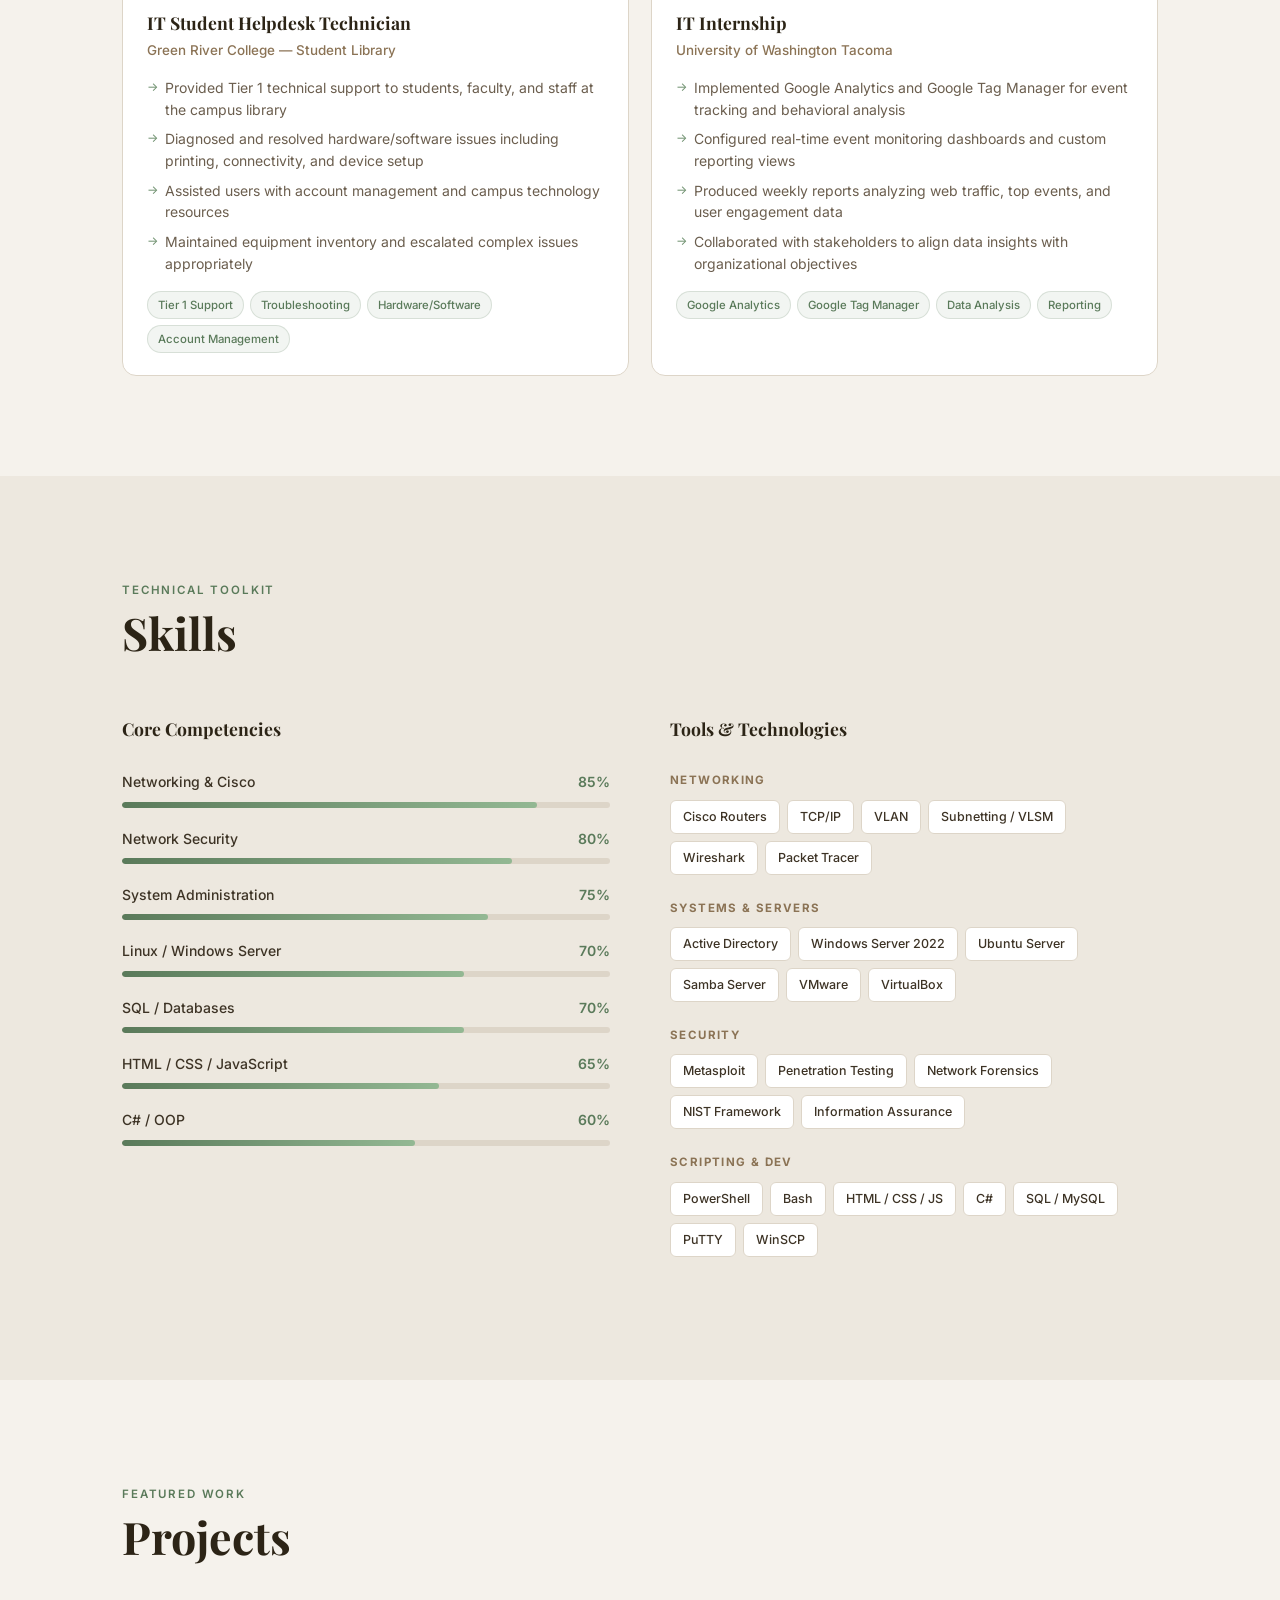
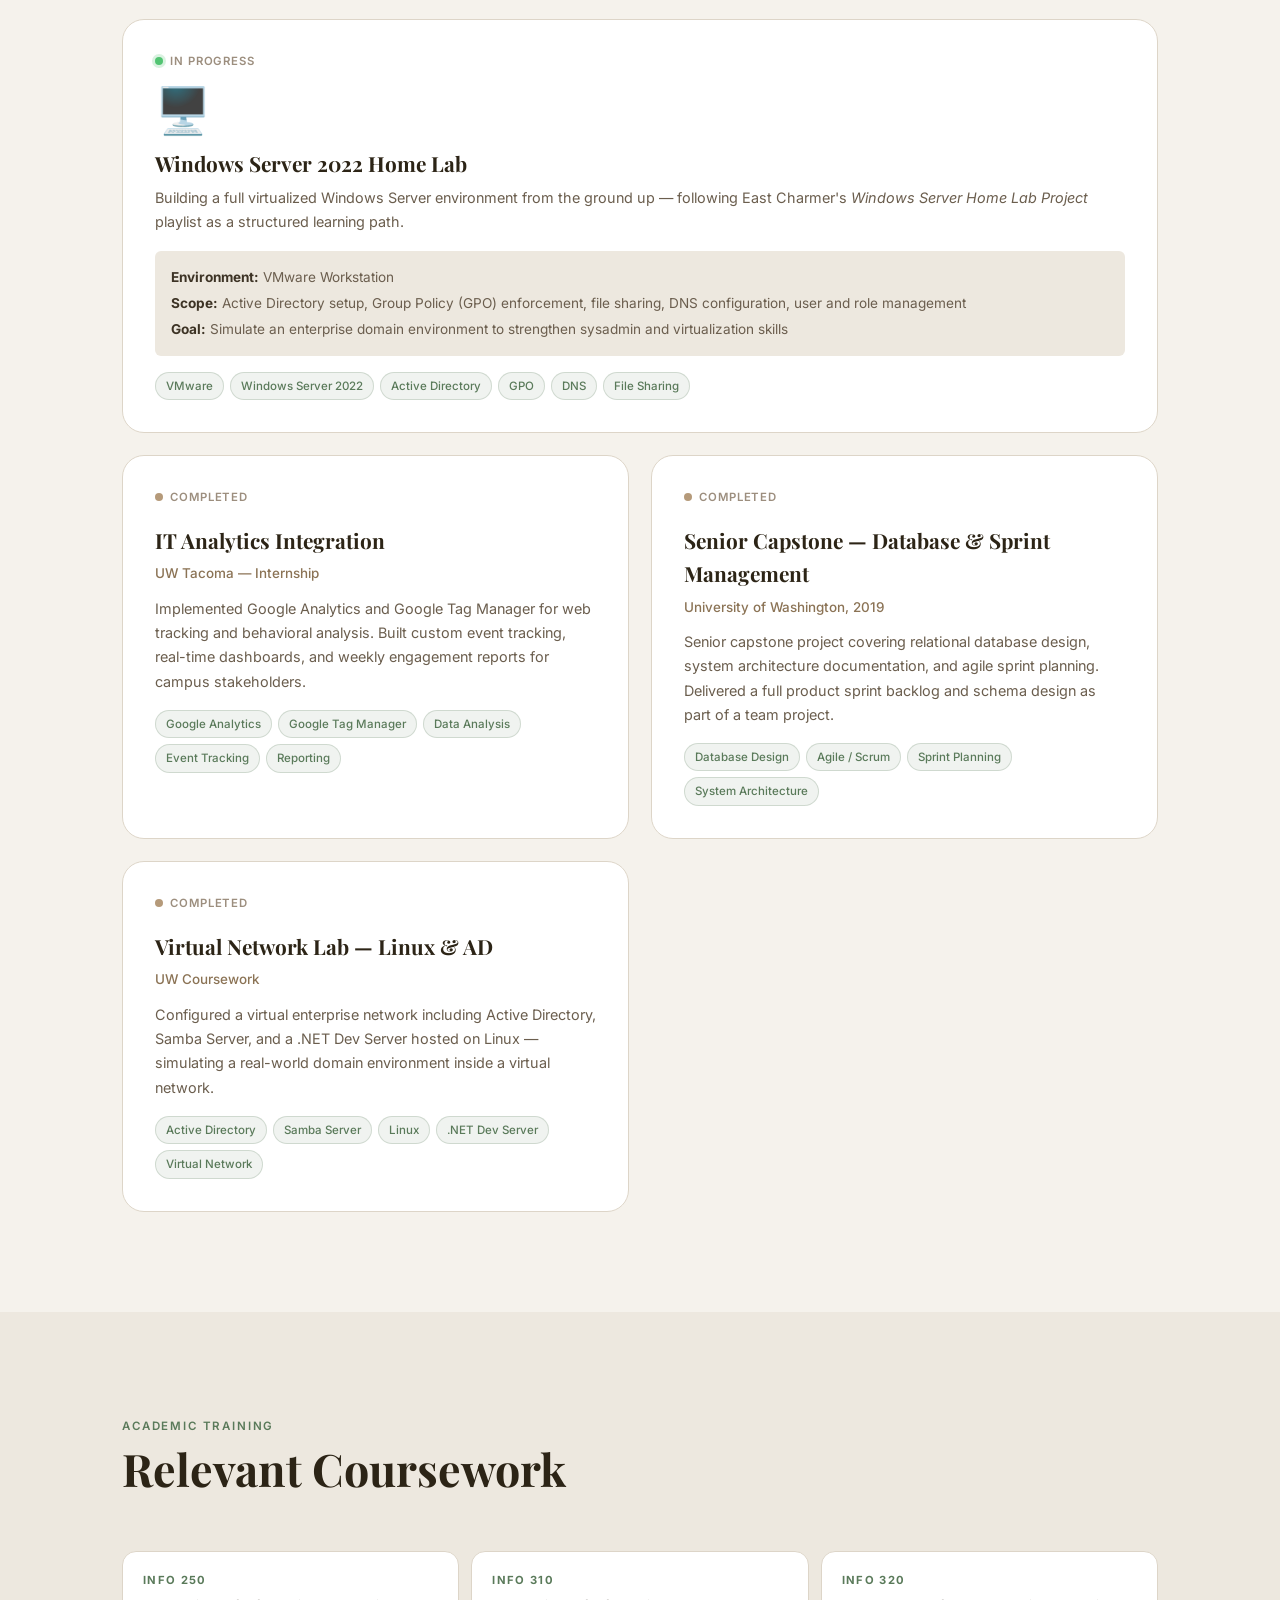
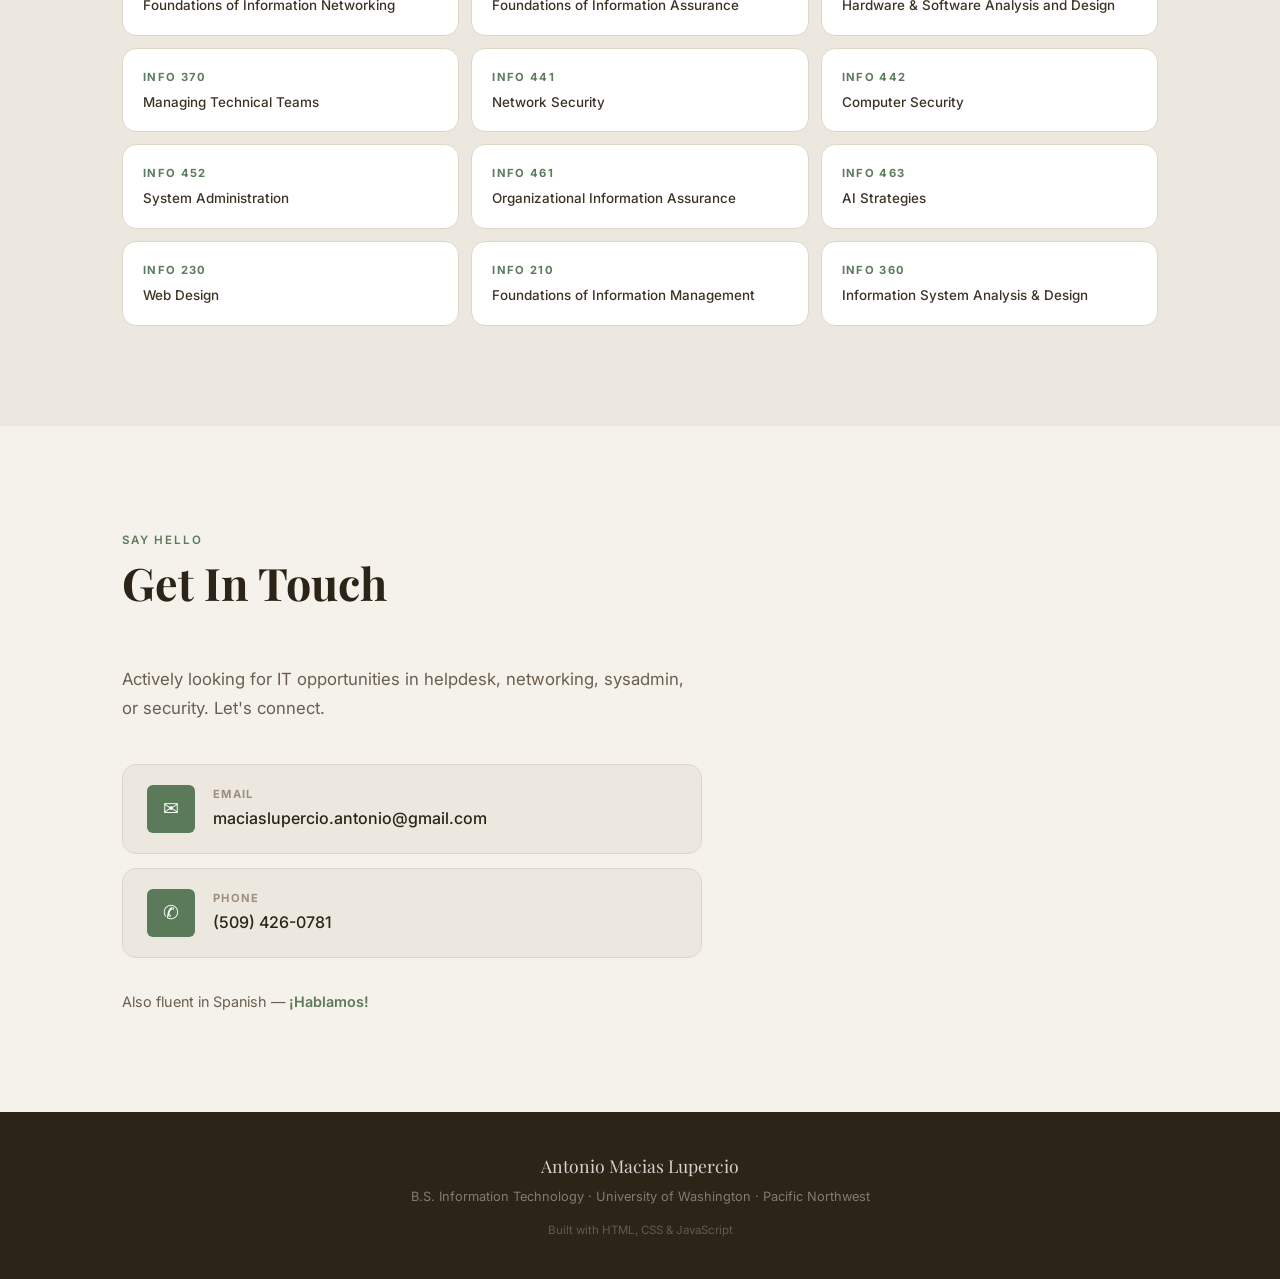
==== commit dbbbc660: "UI tweaks + skills preview page - Scroll indicator enlarged and more visible - All dates removed fro" ====
--- a/index.html
+++ b/index.html
@@ -115,7 +115,6 @@
             <div class="timeline-dot"></div>
           </div>
           <div class="timeline-card">
-            <span class="timeline-date">2017 – 2019</span>
             <h3>B.S. Information Technology — Networking</h3>
             <h4>University of Washington</h4>
             <p>Comprehensive program covering network security, system administration, hardware analysis, information assurance, and AI strategies. Completed senior capstone project involving database design and agile sprint management.</p>
@@ -133,7 +132,6 @@
             <div class="timeline-dot"></div>
           </div>
           <div class="timeline-card">
-            <span class="timeline-date">2016 – 2017</span>
             <h3>A.A. Transfer — Arts &amp; Sciences</h3>
             <h4>Highline College</h4>
             <p>Transfer coursework with strong academic performance. Maintained a 3.6 GPA in Object-Oriented Programming while building the foundation for the UW IT program.</p>
@@ -149,7 +147,6 @@
             <div class="timeline-dot"></div>
           </div>
           <div class="timeline-card">
-            <span class="timeline-date">2014 – 2016</span>
             <h3>A.A.S. Information Technology — Networking</h3>
             <h4>Green River College</h4>
             <p>Foundational IT networking program where I simultaneously worked as an IT Student Helpdesk technician at the campus library — applying coursework in a live support environment daily.</p>
@@ -174,15 +171,32 @@
       </div>
       <div class="exp-grid">
 
-        <div class="exp-card reveal-up">
-          <div class="exp-badge">IT</div>
+        <!-- CURRENT — full width, top -->
+        <div class="exp-card exp-card--minor exp-card--current reveal-up">
+          <div class="exp-badge exp-badge--current">UBR</div>
+          <div class="exp-body">
+            <div class="exp-header">
+              <div>
+                <h3>Rideshare Driver</h3>
+                <h4>Uber</h4>
+              </div>
+              <span class="exp-date exp-date--current">
+                <span class="status-dot status-dot--active"></span> Current
+              </span>
+            </div>
+            <p class="exp-minor-desc">Delivering reliable customer service and maintaining strong time management as an independent contractor.</p>
+          </div>
+        </div>
+
+        <!-- PAST — two column row -->
+        <div class="exp-card reveal-up delay-1">
+          <div class="exp-badge exp-badge--past">IT</div>
           <div class="exp-body">
             <div class="exp-header">
               <div>
                 <h3>IT Student Helpdesk Technician</h3>
                 <h4>Green River College — Student Library</h4>
               </div>
-              <span class="exp-date">Sep 2015 – Sep 2016</span>
             </div>
             <ul class="exp-list">
               <li>Provided Tier 1 technical support to students, faculty, and staff at the campus library</li>
@@ -199,15 +213,14 @@
           </div>
         </div>
 
-        <div class="exp-card reveal-up delay-1">
-          <div class="exp-badge">INT</div>
+        <div class="exp-card reveal-up delay-2">
+          <div class="exp-badge exp-badge--past">INT</div>
           <div class="exp-body">
             <div class="exp-header">
               <div>
                 <h3>IT Internship</h3>
                 <h4>University of Washington Tacoma</h4>
               </div>
-              <span class="exp-date">2019</span>
             </div>
             <ul class="exp-list">
               <li>Implemented Google Analytics and Google Tag Manager for event tracking and behavioral analysis</li>
@@ -221,20 +234,6 @@
               <span>Data Analysis</span>
               <span>Reporting</span>
             </div>
-          </div>
-        </div>
-
-        <div class="exp-card exp-card--minor reveal-up delay-2">
-          <div class="exp-badge exp-badge--secondary">UBR</div>
-          <div class="exp-body">
-            <div class="exp-header">
-              <div>
-                <h3>Rideshare Driver</h3>
-                <h4>Uber</h4>
-              </div>
-              <span class="exp-date">Current</span>
-            </div>
-            <p class="exp-minor-desc">Delivering reliable customer service and maintaining strong time management as an independent contractor.</p>
           </div>
         </div>
 
--- a/css/style.css
+++ b/css/style.css
@@ -323,20 +323,21 @@
   display: flex;
   flex-direction: column;
   align-items: center;
-  gap: 10px;
+  gap: 12px;
   opacity: 0;
   animation: heroFadeIn 0.7s ease 1.6s forwards;
 }
 .scroll-label {
-  font-size: 0.62rem;
+  font-size: 0.72rem;
   letter-spacing: 0.22em;
   text-transform: uppercase;
-  color: var(--color-muted-light);
+  color: var(--color-muted);
   writing-mode: vertical-rl;
+  font-weight: 500;
 }
 .scroll-line {
-  width: 1.5px;
-  height: 58px;
+  width: 2.5px;
+  height: 80px;
   background: var(--color-border);
   position: relative;
   overflow: hidden;
@@ -344,13 +345,13 @@
 }
 .scroll-dot {
   position: absolute;
-  top: -10px;
+  top: -14px;
   left: 50%;
   transform: translateX(-50%);
-  width: 4px;
-  height: 10px;
+  width: 6px;
+  height: 14px;
   background: var(--color-green);
-  border-radius: 2px;
+  border-radius: 3px;
   animation: scrollDown 1.6s ease-in-out infinite;
 }
 
@@ -550,7 +551,20 @@
   padding: 6px 16px;
   text-transform: uppercase;
 }
-.exp-badge--secondary { background: var(--color-brown-light); }
+.exp-badge--current  { background: var(--color-green); }
+.exp-badge--past     { background: #a0503e; }
+
+.exp-date--current {
+  display: flex;
+  align-items: center;
+  gap: 7px;
+  font-size: 0.75rem;
+  font-weight: 600;
+  color: var(--color-green);
+  letter-spacing: 0.05em;
+  text-transform: uppercase;
+  margin-top: 4px;
+}
 
 .exp-body { padding: 22px 24px; }
 
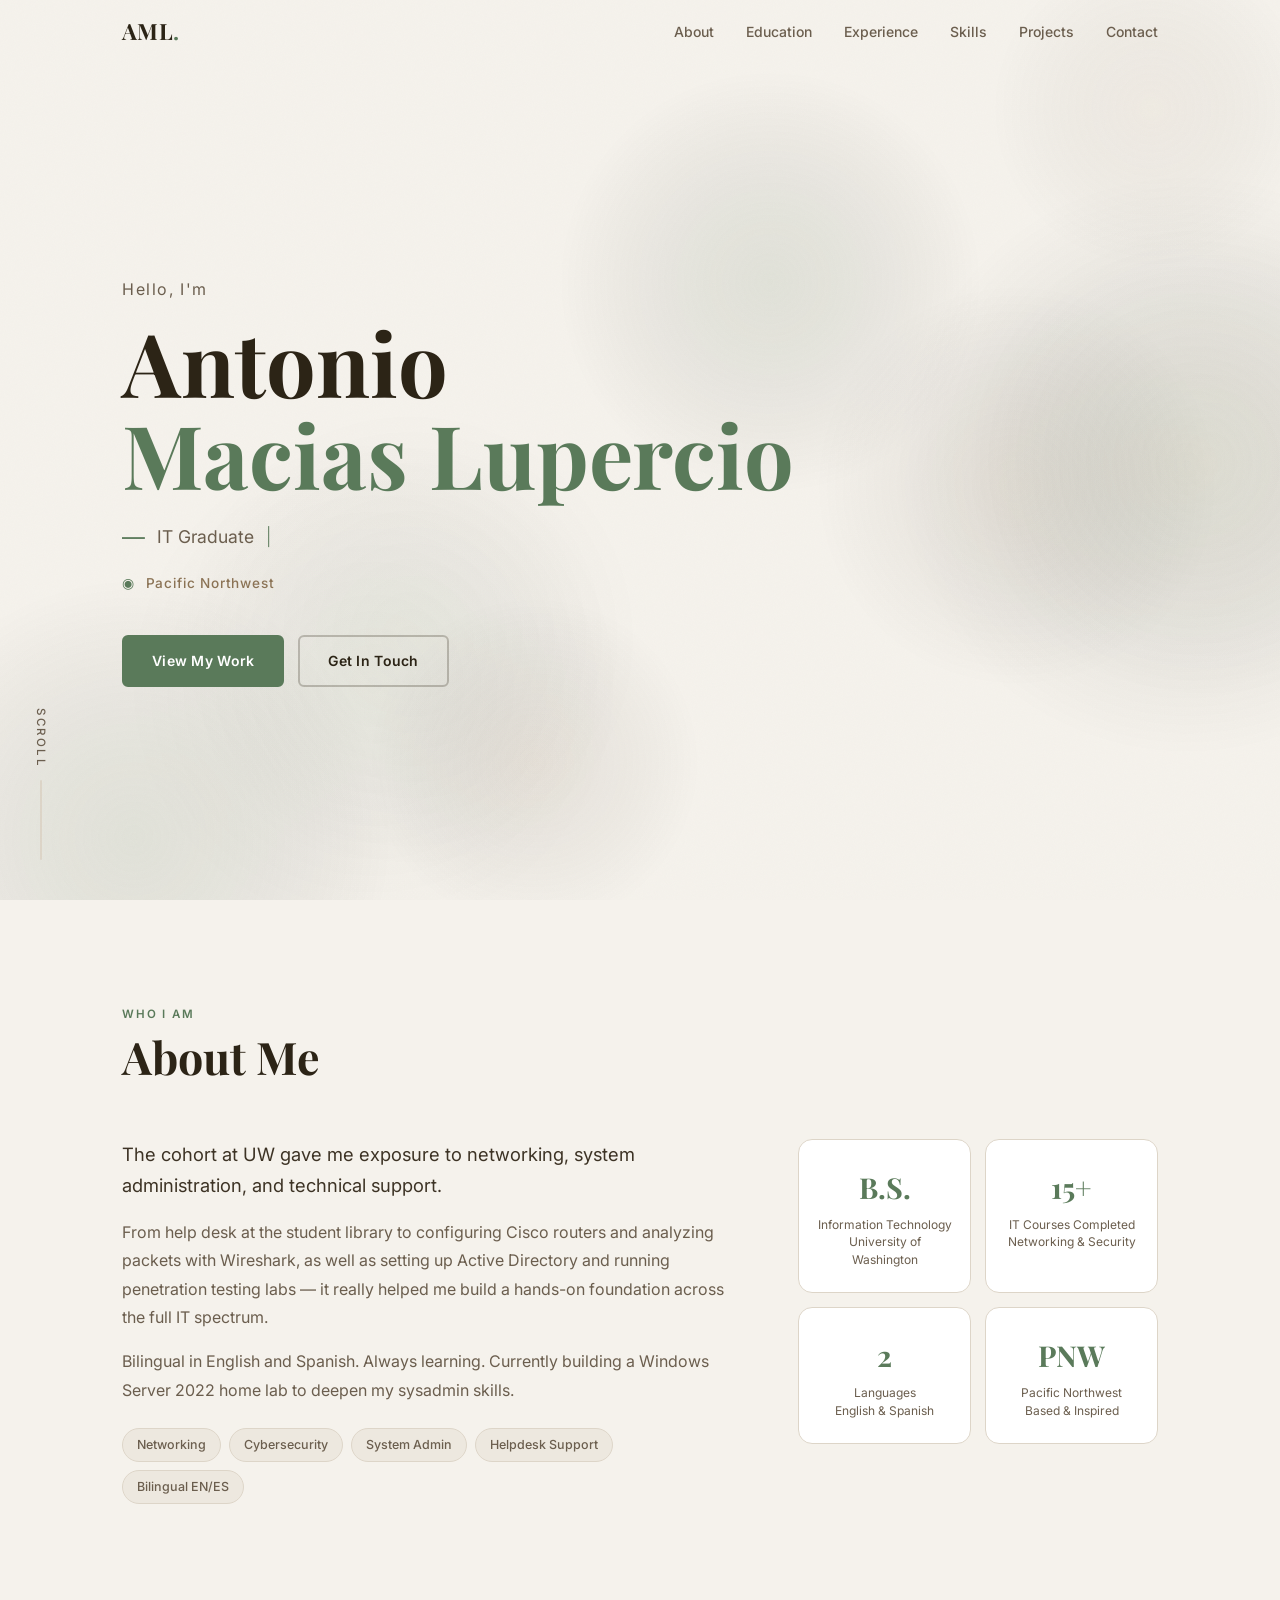
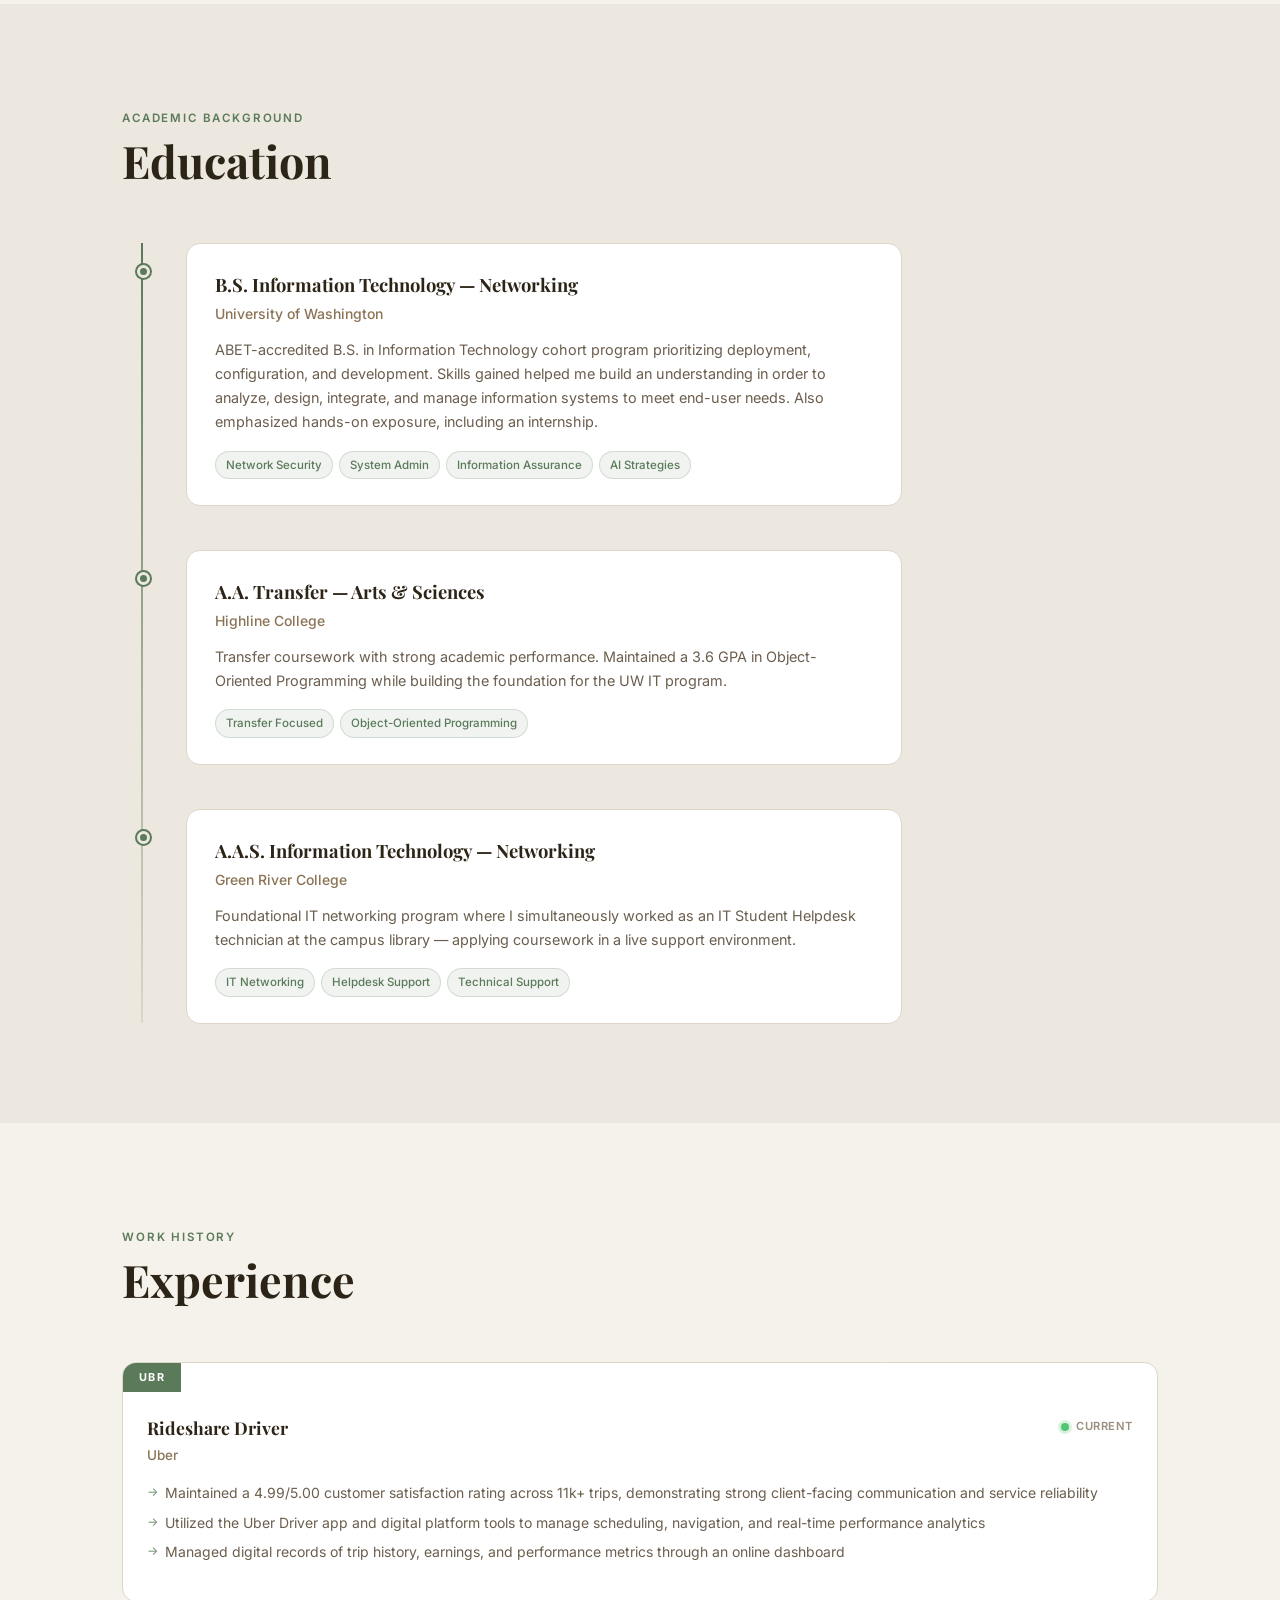
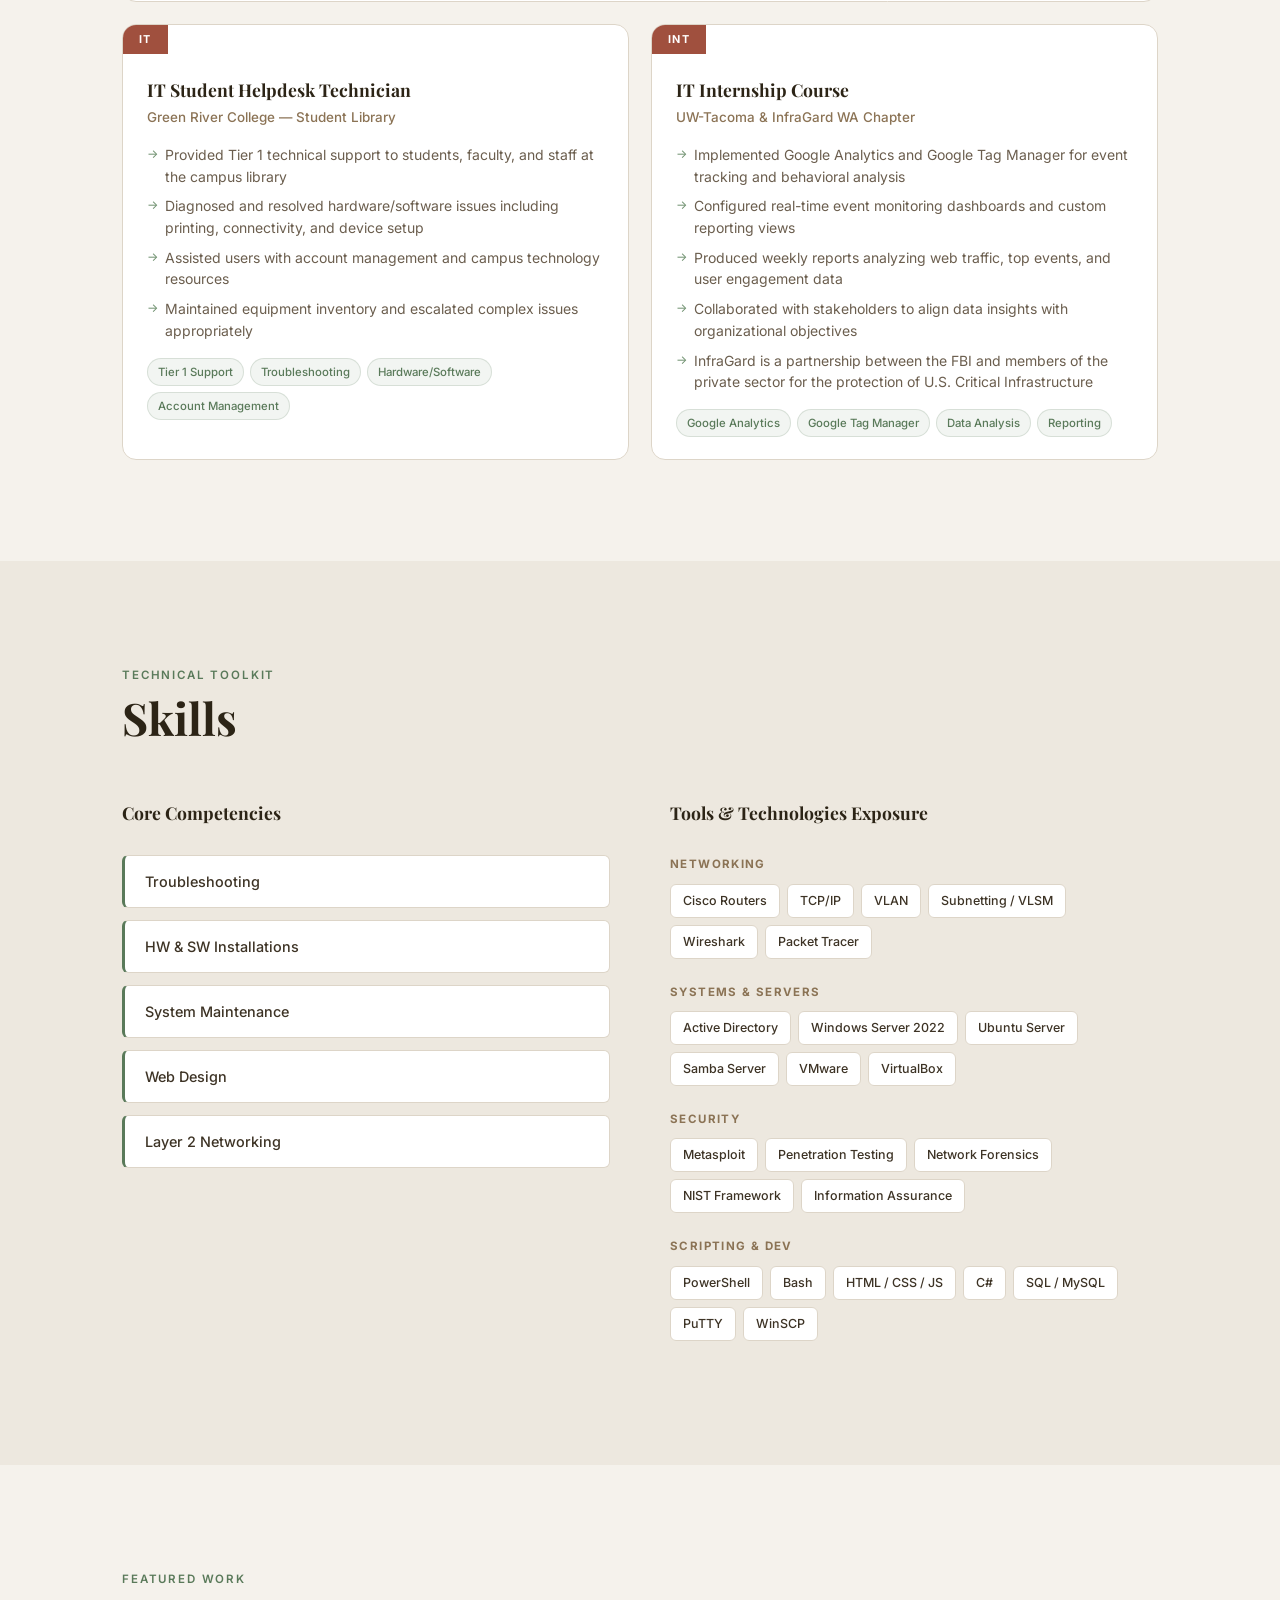
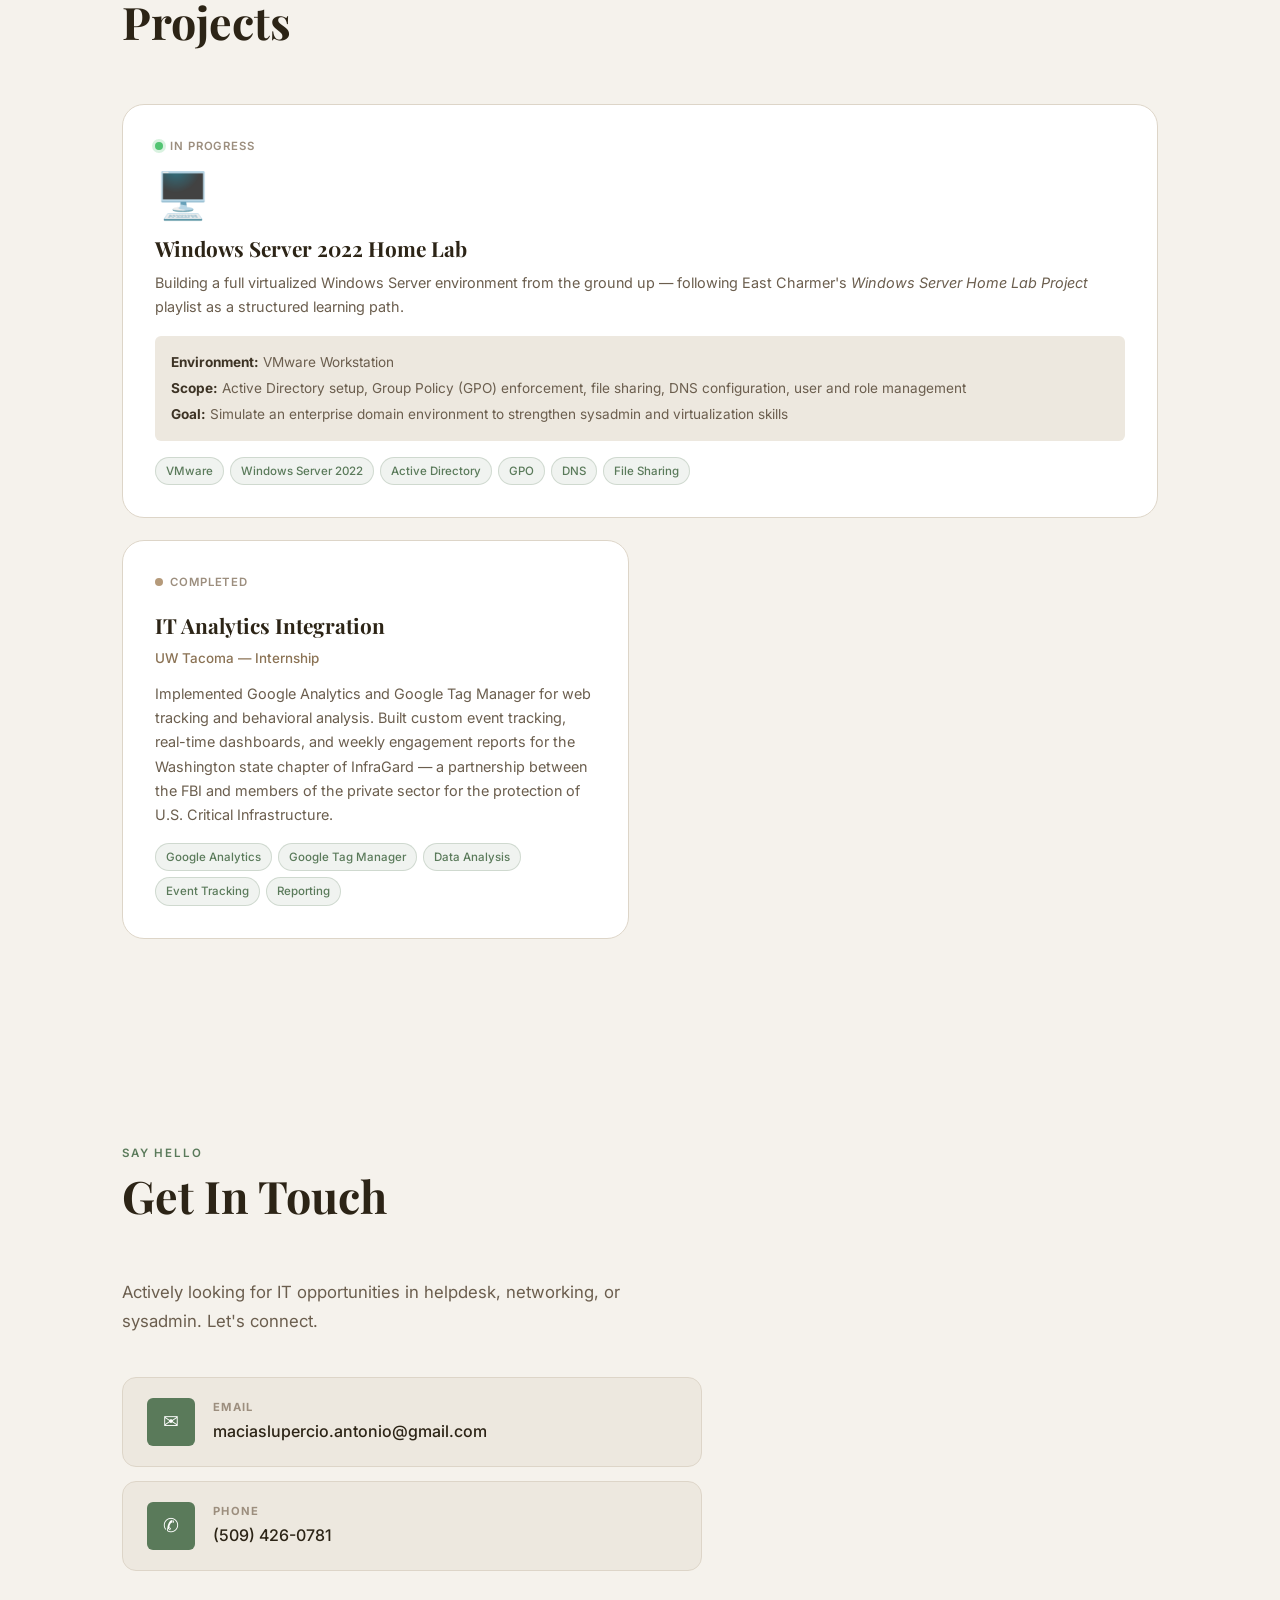
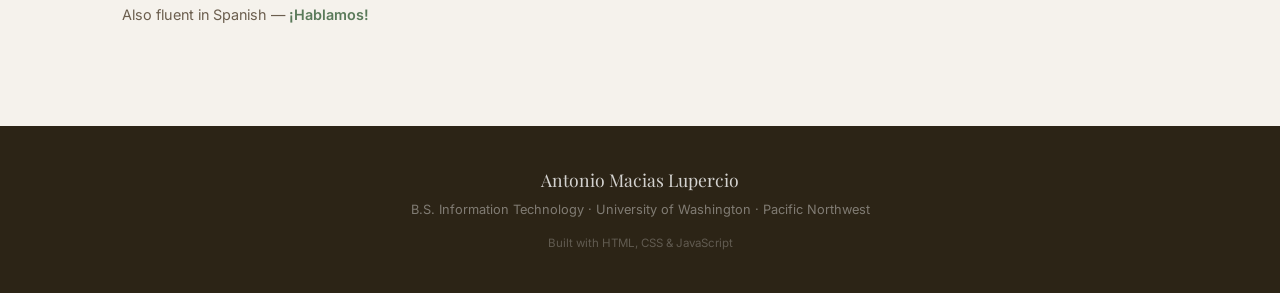
==== commit 45c714cc: "Content overhaul — rewrite, trim, and polish About: reworded bio, removed PNW pill, pills now random" ====
--- a/index.html
+++ b/index.html
@@ -67,16 +67,15 @@
       </div>
       <div class="about-grid">
         <div class="about-text reveal-left">
-          <p class="lead">IT professional rooted in the Pacific Northwest, with a B.S. in Information Technology — Networking from the University of Washington.</p>
-          <p>My background spans networking, cybersecurity, system administration, and technical support. From configuring Cisco routers and analyzing packets with Wireshark to setting up Active Directory and running penetration testing labs — I've built a broad, hands-on foundation across the full IT spectrum.</p>
-          <p>Bilingual in English and Spanish. Always learning. Currently building a Windows Server 2022 home lab to deepen my sysadmin and virtualization skills.</p>
+          <p class="lead">The cohort at UW gave me exposure to networking, system administration, and technical support.</p>
+          <p>From help desk at the student library to configuring Cisco routers and analyzing packets with Wireshark, as well as setting up Active Directory and running penetration testing labs — it really helped me build a hands-on foundation across the full IT spectrum.</p>
+          <p>Bilingual in English and Spanish. Always learning. Currently building a Windows Server 2022 home lab to deepen my sysadmin skills.</p>
           <div class="about-pills">
             <span class="pill">Networking</span>
             <span class="pill">Cybersecurity</span>
             <span class="pill">System Admin</span>
             <span class="pill">Helpdesk Support</span>
             <span class="pill">Bilingual EN/ES</span>
-            <span class="pill">PNW</span>
           </div>
         </div>
         <div class="about-stats reveal-right">
@@ -117,7 +116,7 @@
           <div class="timeline-card">
             <h3>B.S. Information Technology — Networking</h3>
             <h4>University of Washington</h4>
-            <p>Comprehensive program covering network security, system administration, hardware analysis, information assurance, and AI strategies. Completed senior capstone project involving database design and agile sprint management.</p>
+            <p>ABET-accredited B.S. in Information Technology cohort program prioritizing deployment, configuration, and development. Skills gained helped me build an understanding in order to analyze, design, integrate, and manage information systems to meet end-user needs. Also emphasized hands-on exposure, including an internship.</p>
             <div class="timeline-pills">
               <span>Network Security</span>
               <span>System Admin</span>
@@ -136,8 +135,8 @@
             <h4>Highline College</h4>
             <p>Transfer coursework with strong academic performance. Maintained a 3.6 GPA in Object-Oriented Programming while building the foundation for the UW IT program.</p>
             <div class="timeline-pills">
+              <span>Transfer Focused</span>
               <span>Object-Oriented Programming</span>
-              <span>3.6 GPA</span>
             </div>
           </div>
         </div>
@@ -149,7 +148,7 @@
           <div class="timeline-card">
             <h3>A.A.S. Information Technology — Networking</h3>
             <h4>Green River College</h4>
-            <p>Foundational IT networking program where I simultaneously worked as an IT Student Helpdesk technician at the campus library — applying coursework in a live support environment daily.</p>
+            <p>Foundational IT networking program where I simultaneously worked as an IT Student Helpdesk technician at the campus library — applying coursework in a live support environment.</p>
             <div class="timeline-pills">
               <span>IT Networking</span>
               <span>Helpdesk Support</span>
@@ -184,7 +183,11 @@
                 <span class="status-dot status-dot--active"></span> Current
               </span>
             </div>
-            <p class="exp-minor-desc">Delivering reliable customer service and maintaining strong time management as an independent contractor.</p>
+            <ul class="exp-list">
+              <li>Maintained a 4.99/5.00 customer satisfaction rating across 11k+ trips, demonstrating strong client-facing communication and service reliability</li>
+              <li>Utilized the Uber Driver app and digital platform tools to manage scheduling, navigation, and real-time performance analytics</li>
+              <li>Managed digital records of trip history, earnings, and performance metrics through an online dashboard</li>
+            </ul>
           </div>
         </div>
 
@@ -218,8 +221,8 @@
           <div class="exp-body">
             <div class="exp-header">
               <div>
-                <h3>IT Internship</h3>
-                <h4>University of Washington Tacoma</h4>
+                <h3>IT Internship Course</h3>
+                <h4>UW-Tacoma &amp; InfraGard WA Chapter</h4>
               </div>
             </div>
             <ul class="exp-list">
@@ -227,6 +230,7 @@
               <li>Configured real-time event monitoring dashboards and custom reporting views</li>
               <li>Produced weekly reports analyzing web traffic, top events, and user engagement data</li>
               <li>Collaborated with stakeholders to align data insights with organizational objectives</li>
+              <li>InfraGard is a partnership between the FBI and members of the private sector for the protection of U.S. Critical Infrastructure</li>
             </ul>
             <div class="exp-skills">
               <span>Google Analytics</span>
@@ -250,43 +254,21 @@
       </div>
       <div class="skills-grid">
 
-        <!-- Skill bars -->
+        <!-- Core Competencies -->
         <div class="skills-bars reveal-left">
           <h3 class="skills-subtitle">Core Competencies</h3>
-
-          <div class="skill-bar-item">
-            <div class="skill-bar-header"><span>Networking &amp; Cisco</span><span>85%</span></div>
-            <div class="skill-bar-track"><div class="skill-bar-fill" data-width="85"></div></div>
-          </div>
-          <div class="skill-bar-item">
-            <div class="skill-bar-header"><span>Network Security</span><span>80%</span></div>
-            <div class="skill-bar-track"><div class="skill-bar-fill" data-width="80"></div></div>
-          </div>
-          <div class="skill-bar-item">
-            <div class="skill-bar-header"><span>System Administration</span><span>75%</span></div>
-            <div class="skill-bar-track"><div class="skill-bar-fill" data-width="75"></div></div>
-          </div>
-          <div class="skill-bar-item">
-            <div class="skill-bar-header"><span>Linux / Windows Server</span><span>70%</span></div>
-            <div class="skill-bar-track"><div class="skill-bar-fill" data-width="70"></div></div>
-          </div>
-          <div class="skill-bar-item">
-            <div class="skill-bar-header"><span>SQL / Databases</span><span>70%</span></div>
-            <div class="skill-bar-track"><div class="skill-bar-fill" data-width="70"></div></div>
-          </div>
-          <div class="skill-bar-item">
-            <div class="skill-bar-header"><span>HTML / CSS / JavaScript</span><span>65%</span></div>
-            <div class="skill-bar-track"><div class="skill-bar-fill" data-width="65"></div></div>
-          </div>
-          <div class="skill-bar-item">
-            <div class="skill-bar-header"><span>C# / OOP</span><span>60%</span></div>
-            <div class="skill-bar-track"><div class="skill-bar-fill" data-width="60"></div></div>
+          <div class="core-comp-pills">
+            <span class="core-pill">Troubleshooting</span>
+            <span class="core-pill">HW &amp; SW Installations</span>
+            <span class="core-pill">System Maintenance</span>
+            <span class="core-pill">Web Design</span>
+            <span class="core-pill">Layer 2 Networking</span>
           </div>
         </div>
 
         <!-- Skill pills -->
         <div class="skills-tags reveal-right">
-          <h3 class="skills-subtitle">Tools &amp; Technologies</h3>
+          <h3 class="skills-subtitle">Tools &amp; Technologies Exposure</h3>
 
           <div class="skill-category">
             <h4>Networking</h4>
@@ -388,7 +370,7 @@
             </div>
             <h3>IT Analytics Integration</h3>
             <h4>UW Tacoma — Internship</h4>
-            <p>Implemented Google Analytics and Google Tag Manager for web tracking and behavioral analysis. Built custom event tracking, real-time dashboards, and weekly engagement reports for campus stakeholders.</p>
+            <p>Implemented Google Analytics and Google Tag Manager for web tracking and behavioral analysis. Built custom event tracking, real-time dashboards, and weekly engagement reports for the Washington state chapter of InfraGard — a partnership between the FBI and members of the private sector for the protection of U.S. Critical Infrastructure.</p>
             <div class="project-pills">
               <span>Google Analytics</span>
               <span>Google Tag Manager</span>
@@ -399,65 +381,6 @@
           </div>
         </div>
 
-        <div class="project-card reveal-up delay-2">
-          <div class="project-card-inner">
-            <div class="project-status">
-              <span class="status-dot status-dot--done"></span> Completed
-            </div>
-            <h3>Senior Capstone — Database &amp; Sprint Management</h3>
-            <h4>University of Washington, 2019</h4>
-            <p>Senior capstone project covering relational database design, system architecture documentation, and agile sprint planning. Delivered a full product sprint backlog and schema design as part of a team project.</p>
-            <div class="project-pills">
-              <span>Database Design</span>
-              <span>Agile / Scrum</span>
-              <span>Sprint Planning</span>
-              <span>System Architecture</span>
-            </div>
-          </div>
-        </div>
-
-        <div class="project-card reveal-up delay-3">
-          <div class="project-card-inner">
-            <div class="project-status">
-              <span class="status-dot status-dot--done"></span> Completed
-            </div>
-            <h3>Virtual Network Lab — Linux &amp; AD</h3>
-            <h4>UW Coursework</h4>
-            <p>Configured a virtual enterprise network including Active Directory, Samba Server, and a .NET Dev Server hosted on Linux — simulating a real-world domain environment inside a virtual network.</p>
-            <div class="project-pills">
-              <span>Active Directory</span>
-              <span>Samba Server</span>
-              <span>Linux</span>
-              <span>.NET Dev Server</span>
-              <span>Virtual Network</span>
-            </div>
-          </div>
-        </div>
-
-      </div>
-    </div>
-  </section>
-
-  <!-- ========== COURSEWORK ========== -->
-  <section class="section coursework alt-bg">
-    <div class="container">
-      <div class="section-header reveal-up">
-        <span class="section-tag">Academic Training</span>
-        <h2 class="section-title">Relevant Coursework</h2>
-      </div>
-      <div class="course-grid reveal-up">
-        <div class="course-card"><span class="course-code">INFO 250</span><span class="course-name">Foundations of Information Networking</span></div>
-        <div class="course-card"><span class="course-code">INFO 310</span><span class="course-name">Foundations of Information Assurance</span></div>
-        <div class="course-card"><span class="course-code">INFO 320</span><span class="course-name">Hardware &amp; Software Analysis and Design</span></div>
-        <div class="course-card"><span class="course-code">INFO 370</span><span class="course-name">Managing Technical Teams</span></div>
-        <div class="course-card"><span class="course-code">INFO 441</span><span class="course-name">Network Security</span></div>
-        <div class="course-card"><span class="course-code">INFO 442</span><span class="course-name">Computer Security</span></div>
-        <div class="course-card"><span class="course-code">INFO 452</span><span class="course-name">System Administration</span></div>
-        <div class="course-card"><span class="course-code">INFO 461</span><span class="course-name">Organizational Information Assurance</span></div>
-        <div class="course-card"><span class="course-code">INFO 463</span><span class="course-name">AI Strategies</span></div>
-        <div class="course-card"><span class="course-code">INFO 230</span><span class="course-name">Web Design</span></div>
-        <div class="course-card"><span class="course-code">INFO 210</span><span class="course-name">Foundations of Information Management</span></div>
-        <div class="course-card"><span class="course-code">INFO 360</span><span class="course-name">Information System Analysis &amp; Design</span></div>
       </div>
     </div>
   </section>
@@ -471,7 +394,7 @@
       </div>
       <div class="contact-content reveal-up">
         <p class="contact-intro">
-          Actively looking for IT opportunities in helpdesk, networking, sysadmin, or security. Let's connect.
+          Actively looking for IT opportunities in helpdesk, networking, or sysadmin. Let's connect.
         </p>
         <div class="contact-methods">
           <a href="mailto:maciaslupercio.antonio@gmail.com" class="contact-method">
--- a/css/style.css
+++ b/css/style.css
@@ -66,7 +66,7 @@
 .reveal-left,
 .reveal-right {
   opacity: 0;
-  transition: opacity 0.75s ease, transform 0.75s ease;
+  transition: opacity 0.9s ease, transform 0.9s ease;
   will-change: opacity, transform;
 }
 .reveal-up    { transform: translateY(44px); }
@@ -390,9 +390,13 @@
   font-size: 0.78rem;
   font-weight: 500;
   color: var(--color-muted);
-  transition: border-color var(--ease), color var(--ease);
-}
-.pill:hover { border-color: var(--color-green); color: var(--color-green); }
+  animation: pillPulse 4s ease-in-out infinite;
+}
+.pill:nth-child(1) { animation-delay: 0s; }
+.pill:nth-child(2) { animation-delay: 0.8s; }
+.pill:nth-child(3) { animation-delay: 1.6s; }
+.pill:nth-child(4) { animation-delay: 2.4s; }
+.pill:nth-child(5) { animation-delay: 3.2s; }
 
 .about-stats {
   display: grid;
@@ -677,6 +681,29 @@
   transition: width 1.3s cubic-bezier(0.25, 0.46, 0.45, 0.94);
 }
 
+.core-comp-pills {
+  display: flex;
+  flex-direction: column;
+  gap: 12px;
+}
+.core-pill {
+  display: block;
+  padding: 14px 20px;
+  background: var(--bg-card);
+  border: 1px solid var(--color-border);
+  border-left: 3px solid var(--color-green);
+  border-radius: var(--radius-sm);
+  font-size: 0.9rem;
+  font-weight: 500;
+  color: var(--color-dark-soft);
+  transition: all var(--ease);
+}
+.core-pill:hover {
+  background: rgba(90,122,90,0.05);
+  border-left-color: var(--color-green-mid);
+  transform: translateX(4px);
+}
+
 .skill-category { margin-bottom: 24px; }
 .skill-category h4 {
   font-size: 0.72rem;
@@ -941,6 +968,11 @@
 /* =============================================
    KEYFRAME ANIMATIONS
    ============================================= */
+@keyframes pillPulse {
+  0%, 100% { border-color: var(--color-border); color: var(--color-muted); }
+  50%       { border-color: var(--color-green); color: var(--color-green); box-shadow: 0 0 0 3px rgba(90,122,90,0.12); }
+}
+
 @keyframes heroFadeUp {
   from { opacity: 0; transform: translateY(22px); }
   to   { opacity: 1; transform: translateY(0); }
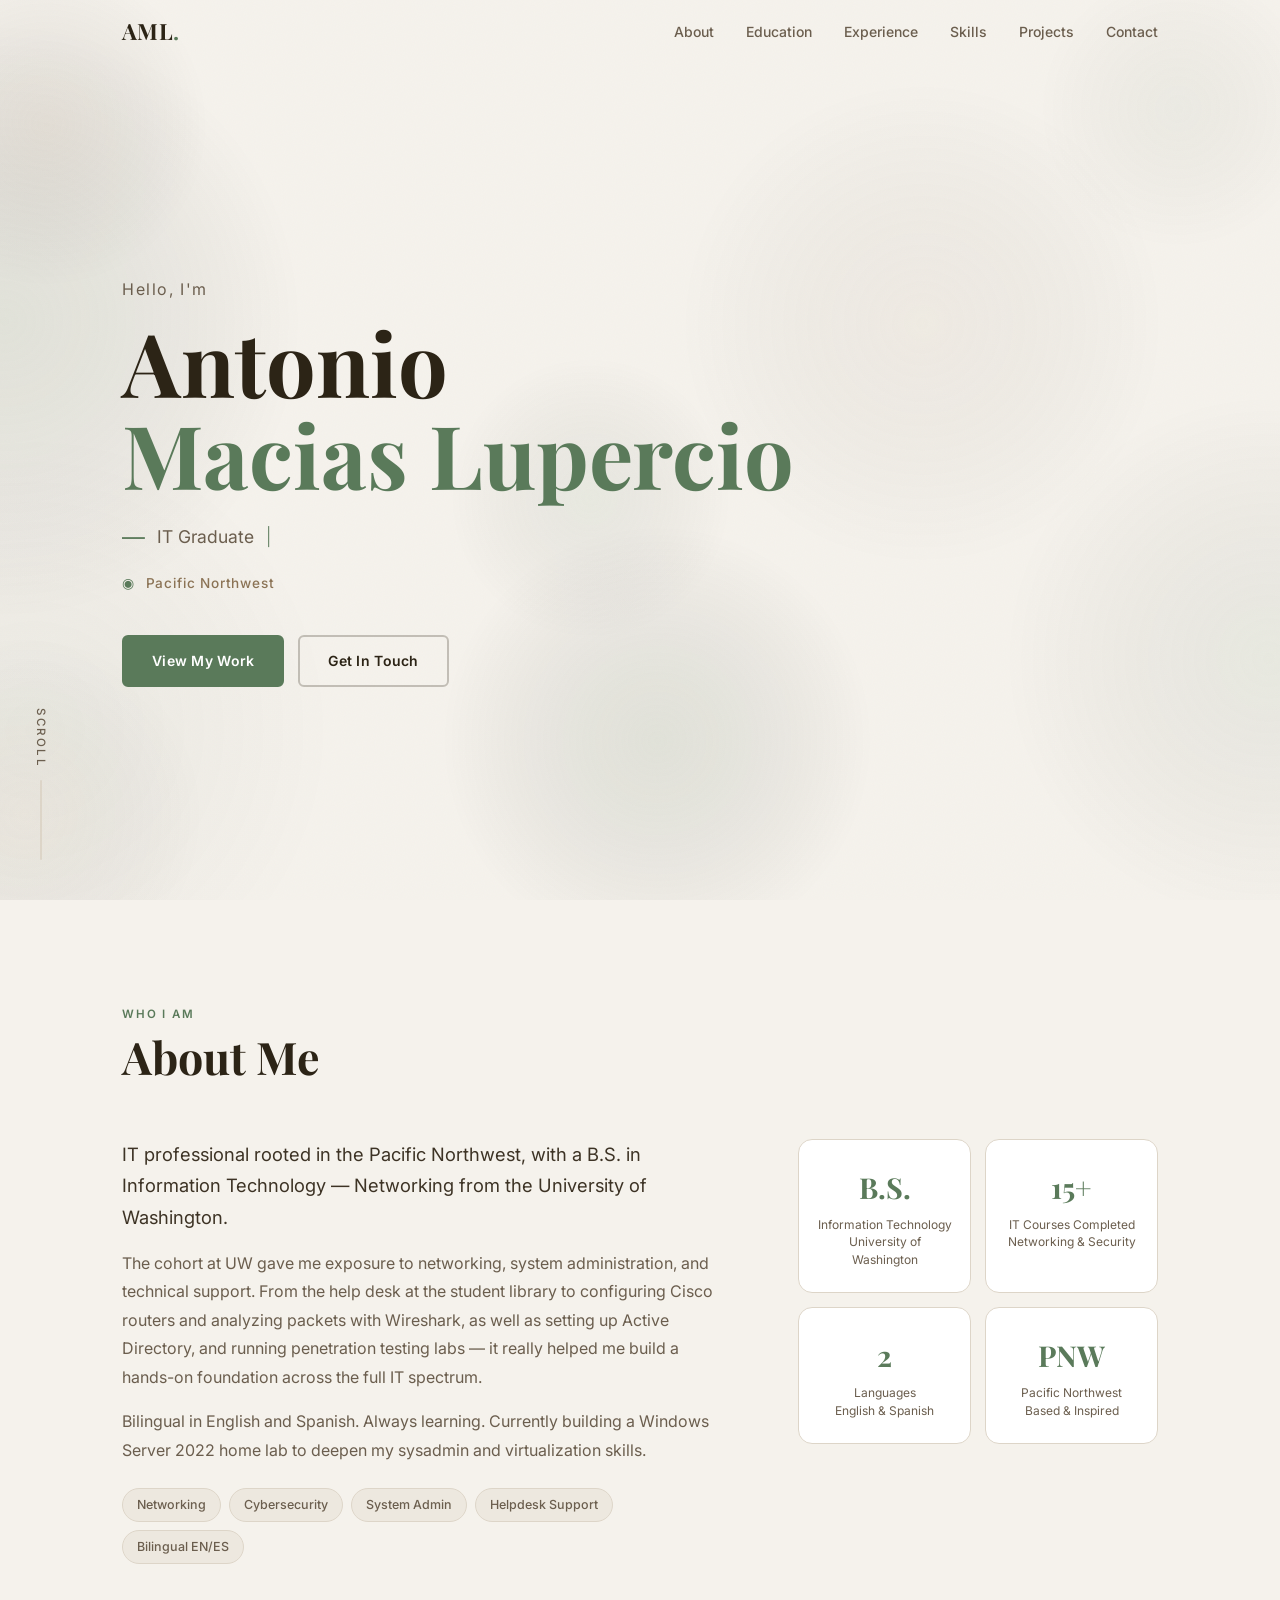
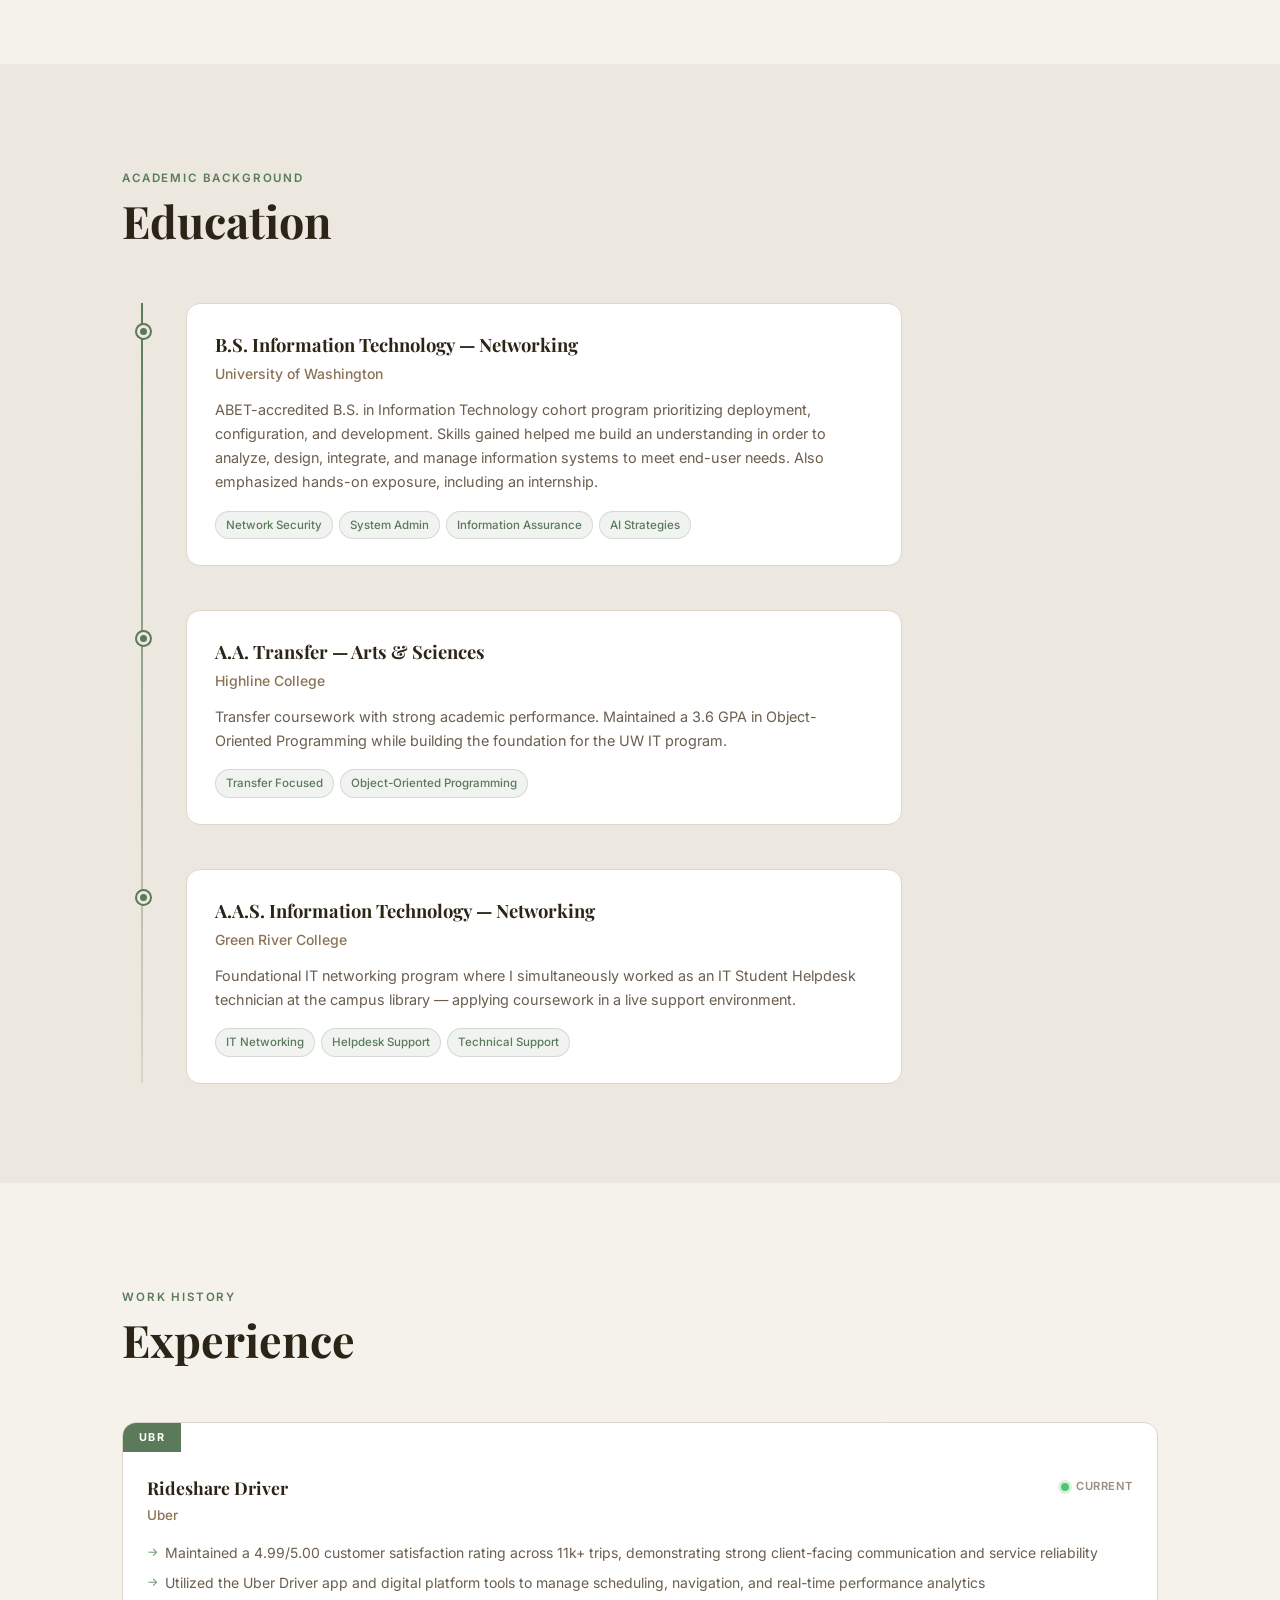
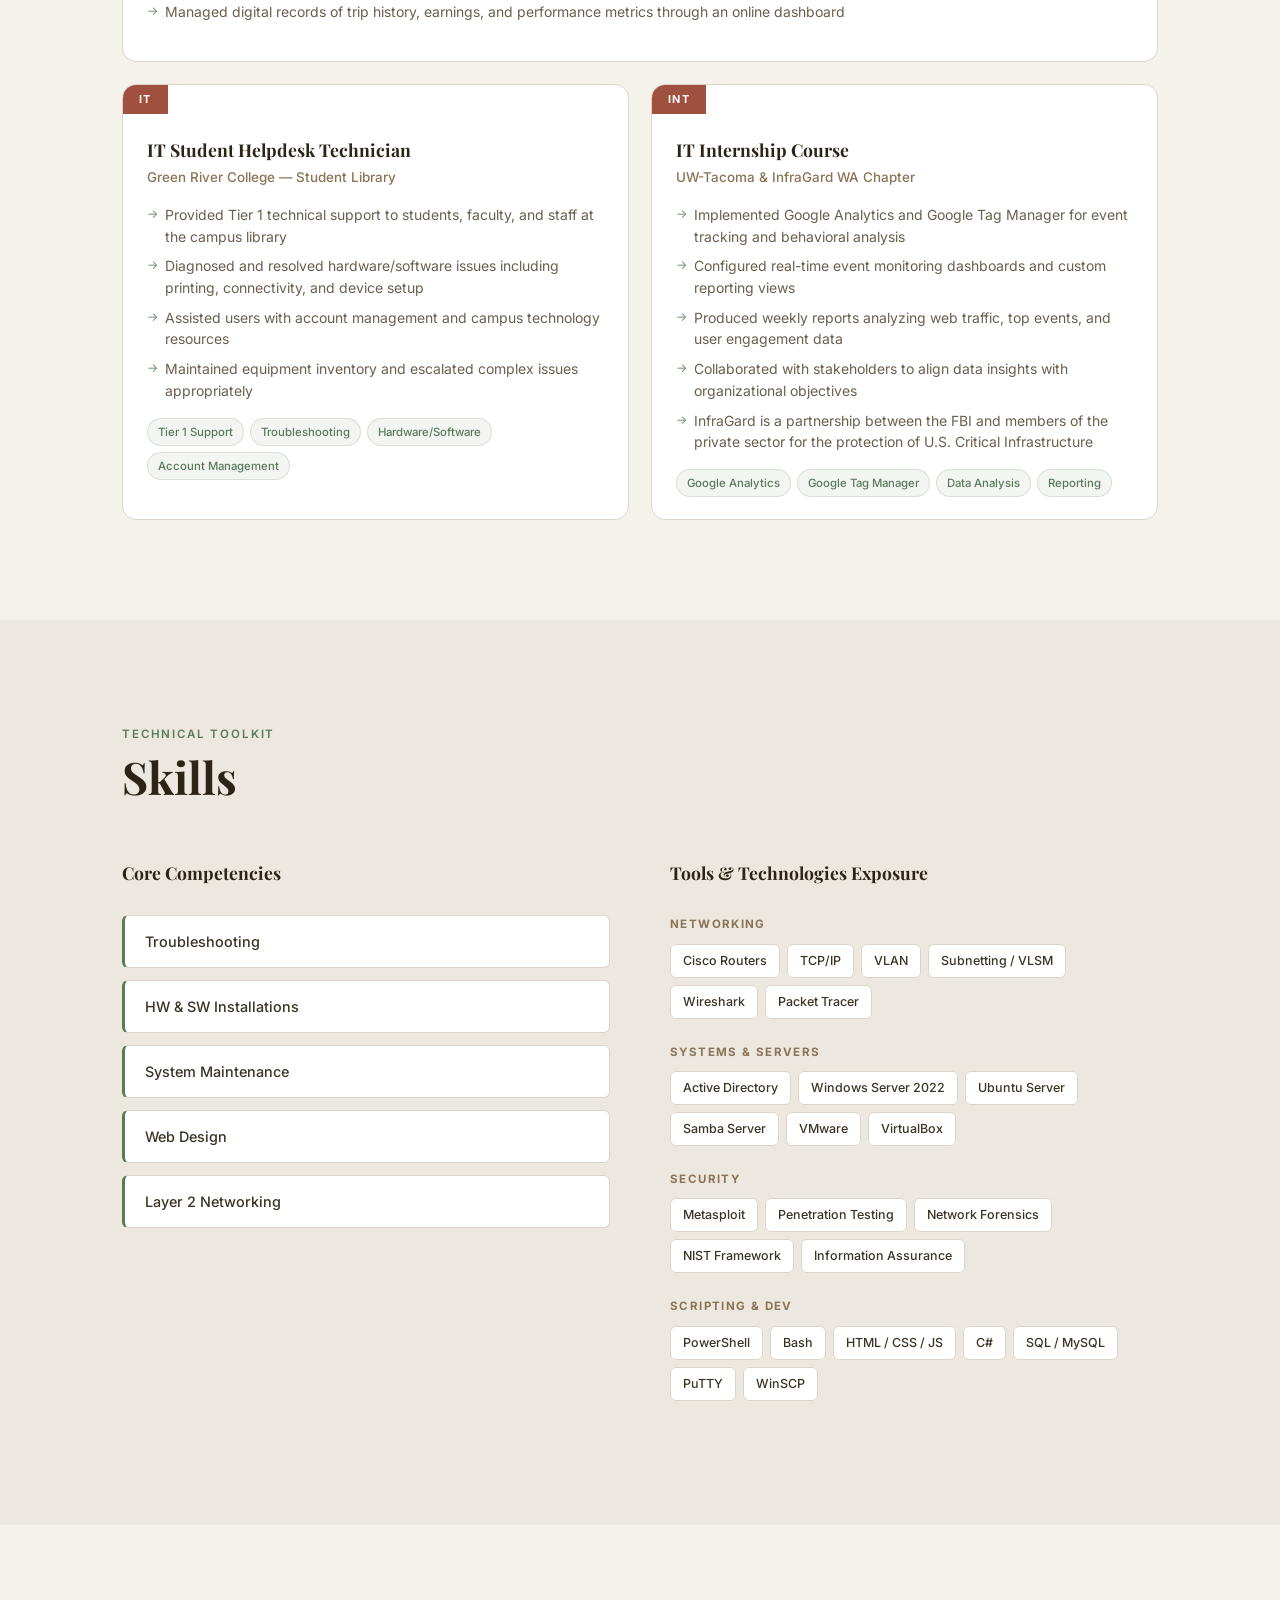
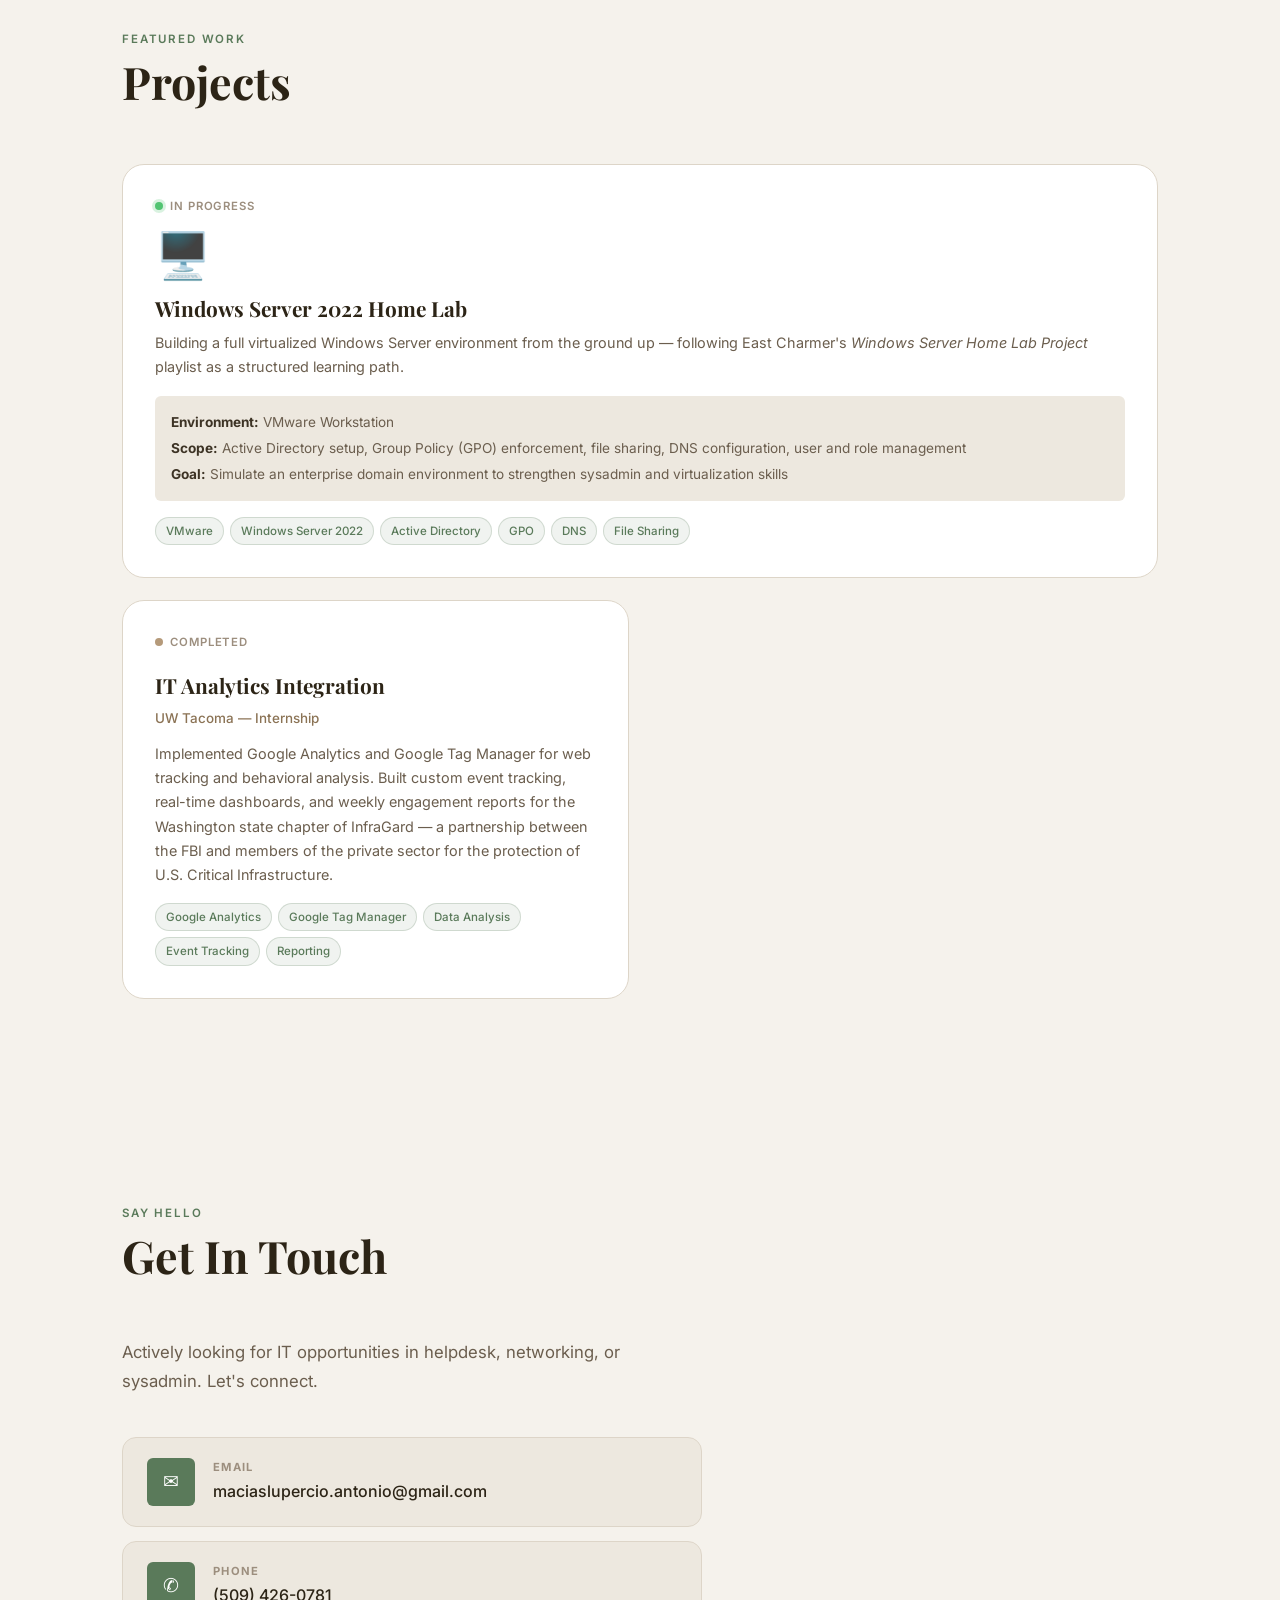
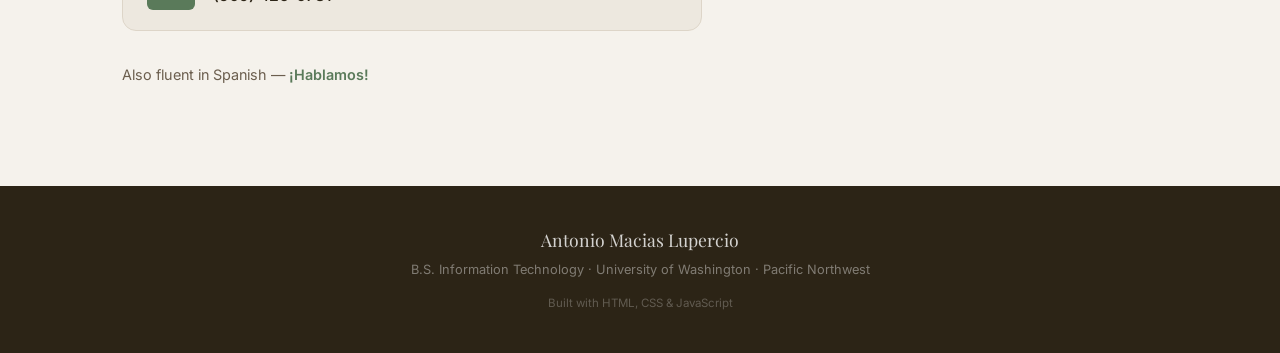
==== commit 6723544f: "Fix scroll indicator overlap on mobile/tablet; refine About bio - Hide scroll indicator at <=768px t" ====
--- a/index.html
+++ b/index.html
@@ -67,9 +67,10 @@
       </div>
       <div class="about-grid">
         <div class="about-text reveal-left">
-          <p class="lead">The cohort at UW gave me exposure to networking, system administration, and technical support.</p>
-          <p>From help desk at the student library to configuring Cisco routers and analyzing packets with Wireshark, as well as setting up Active Directory and running penetration testing labs — it really helped me build a hands-on foundation across the full IT spectrum.</p>
-          <p>Bilingual in English and Spanish. Always learning. Currently building a Windows Server 2022 home lab to deepen my sysadmin skills.</p>
+          <p class="lead">IT professional rooted in the Pacific Northwest, with a B.S. in Information Technology — Networking from the University of Washington.</p>
+          <p>The cohort at UW gave me exposure to networking, system administration, and technical support. From the help desk at the student library to configuring Cisco routers and analyzing packets with Wireshark, as well as setting up Active Directory, and running penetration testing labs — it really helped me build a hands-on foundation across the full IT spectrum.</p>
+          <p>Bilingual in English and Spanish. Always learning. Currently building a Windows Server 2022 home lab to deepen my sysadmin and virtualization skills.</p>
+
           <div class="about-pills">
             <span class="pill">Networking</span>
             <span class="pill">Cybersecurity</span>
--- a/css/style.css
+++ b/css/style.css
@@ -1012,6 +1012,9 @@
   .project-card--hero { grid-column: span 1; }
 
   .course-grid { grid-template-columns: repeat(2, 1fr); }
+
+  /* Hide scroll indicator on tablet/mobile — buttons overlap it */
+  .scroll-indicator { display: none; }
 }
 
 @media (max-width: 640px) {
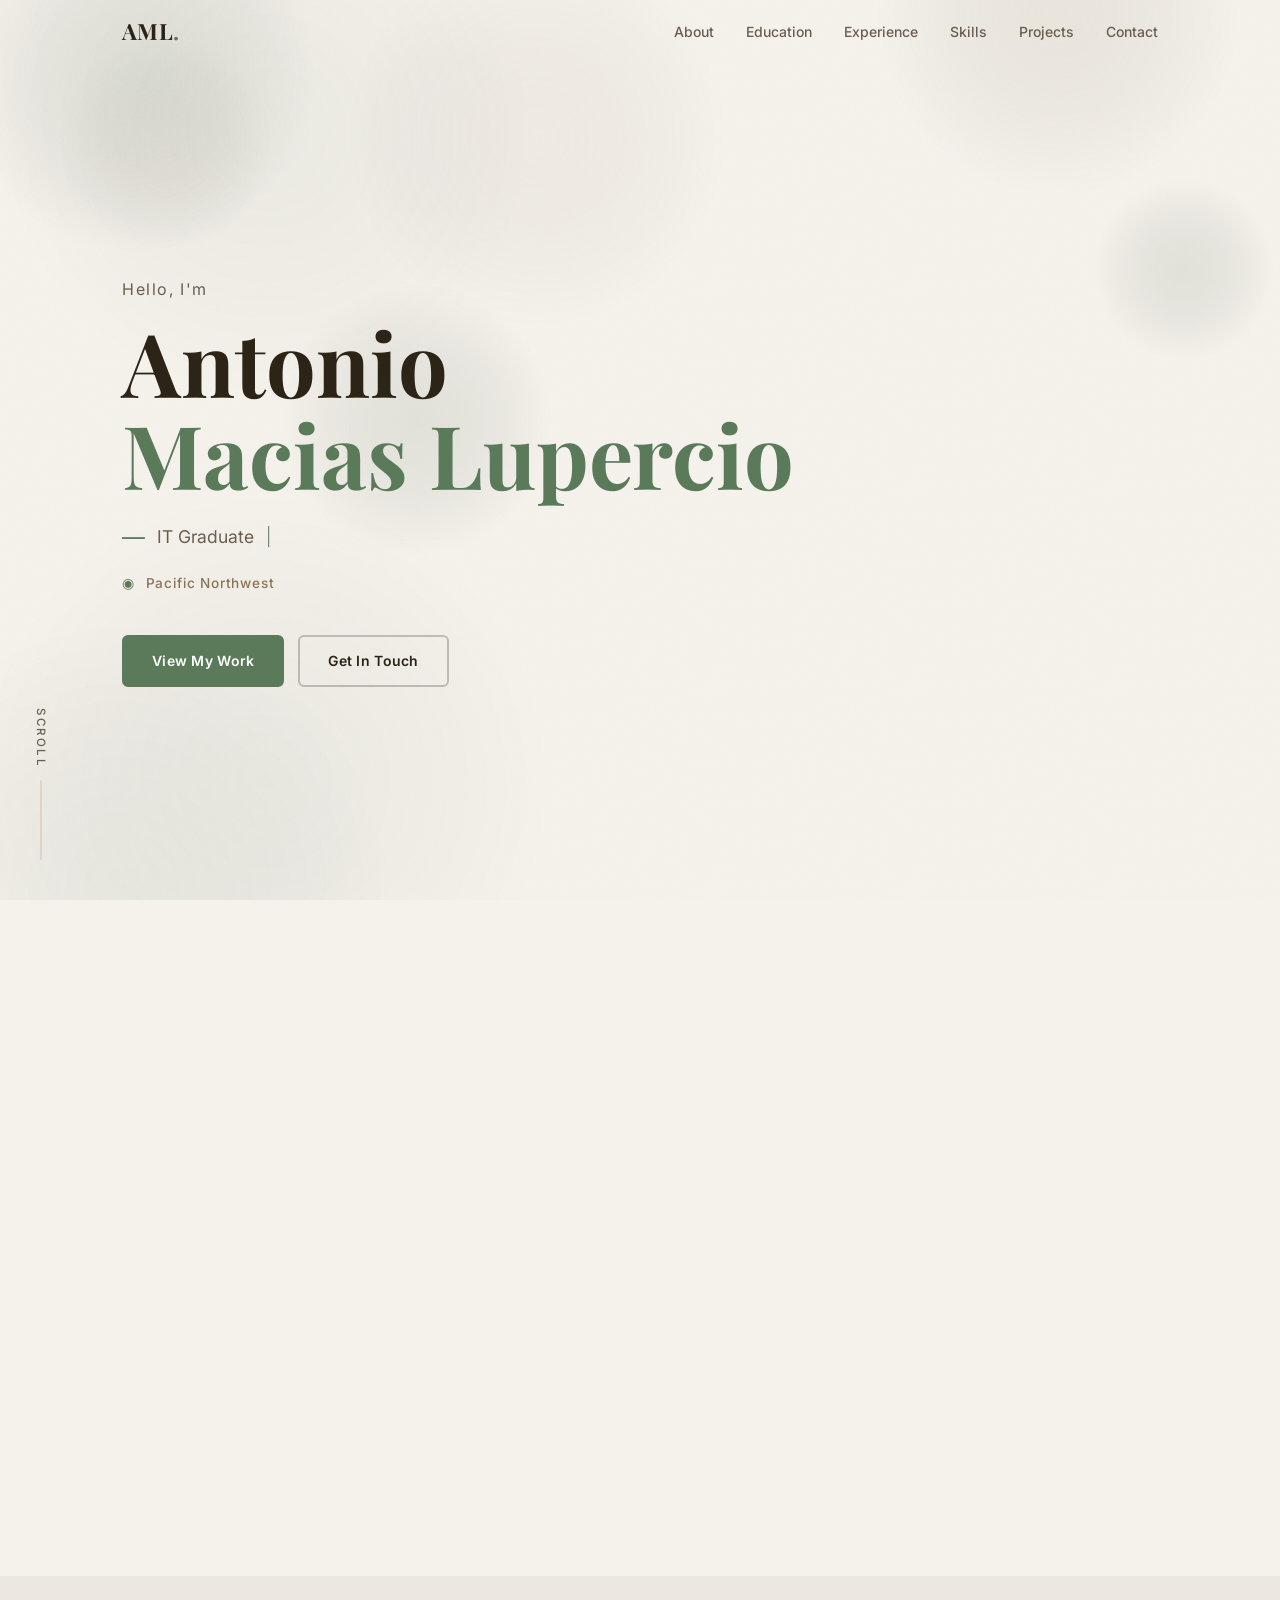
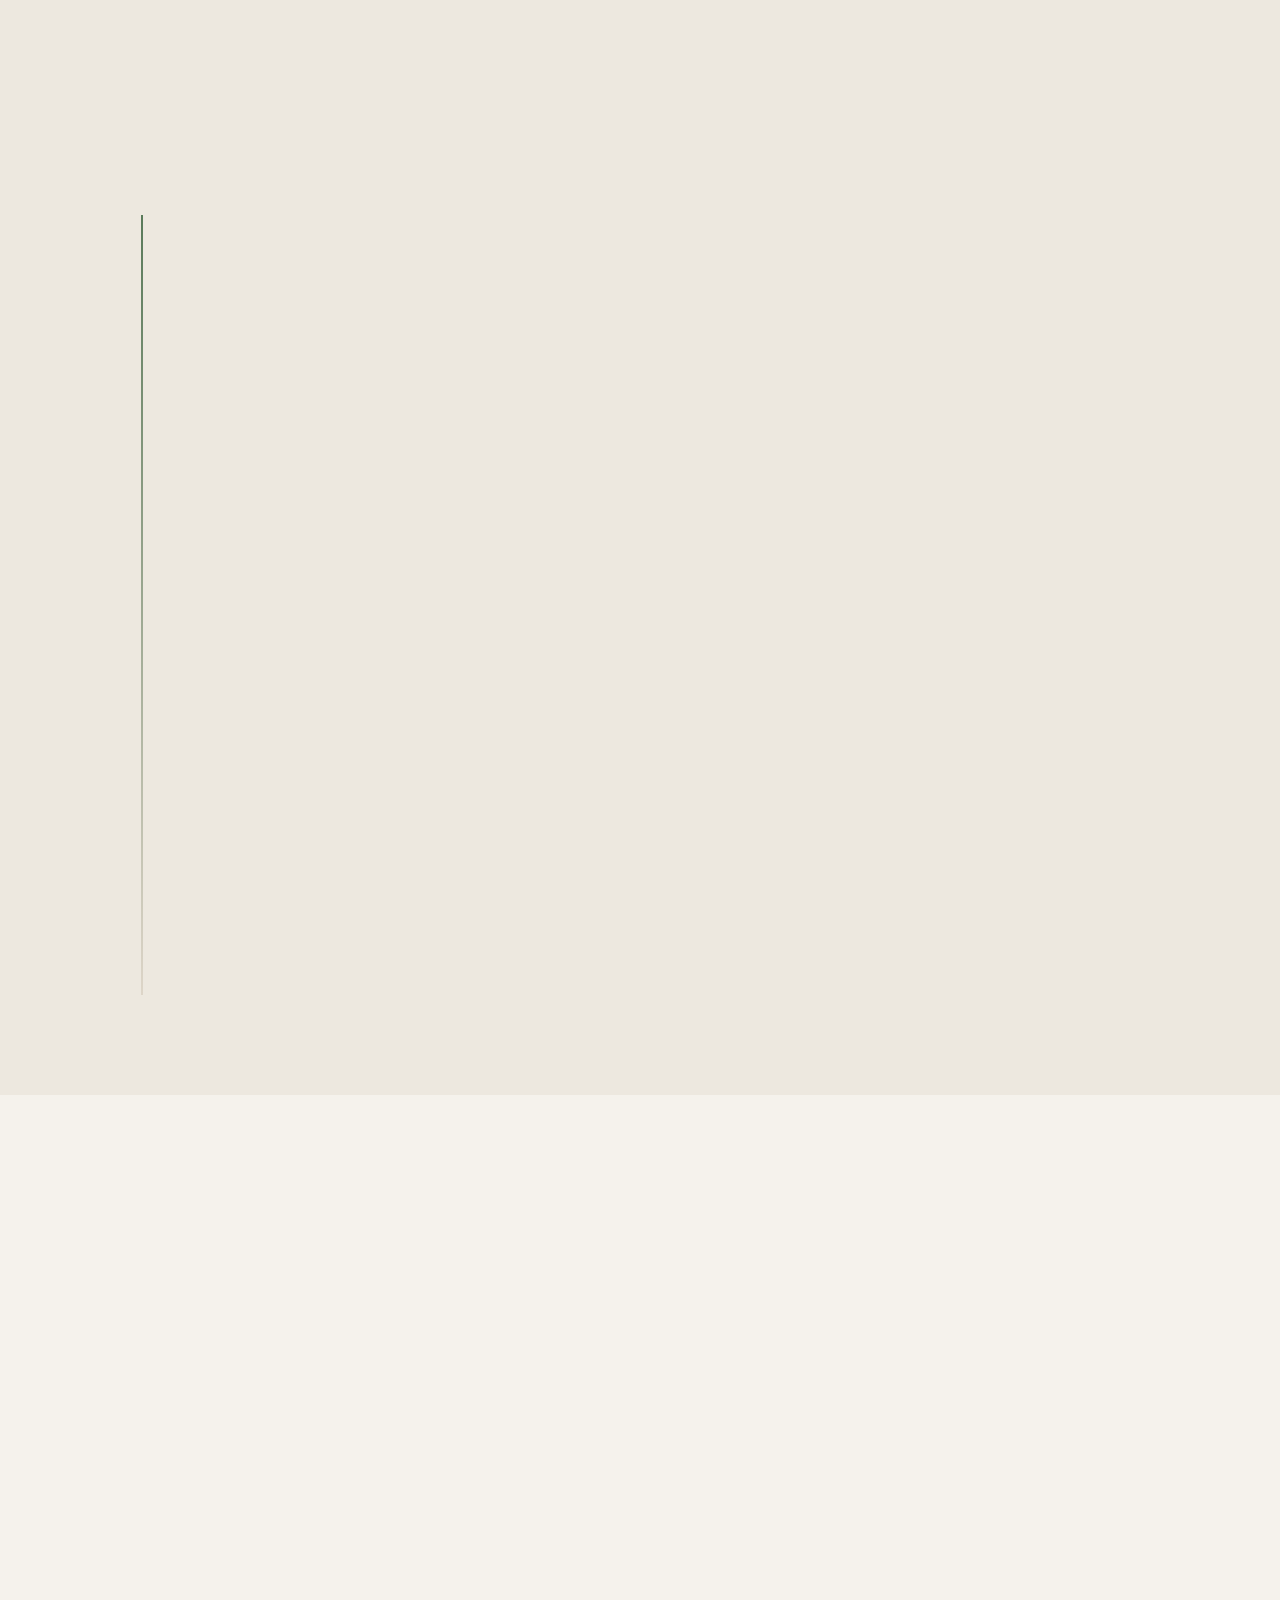
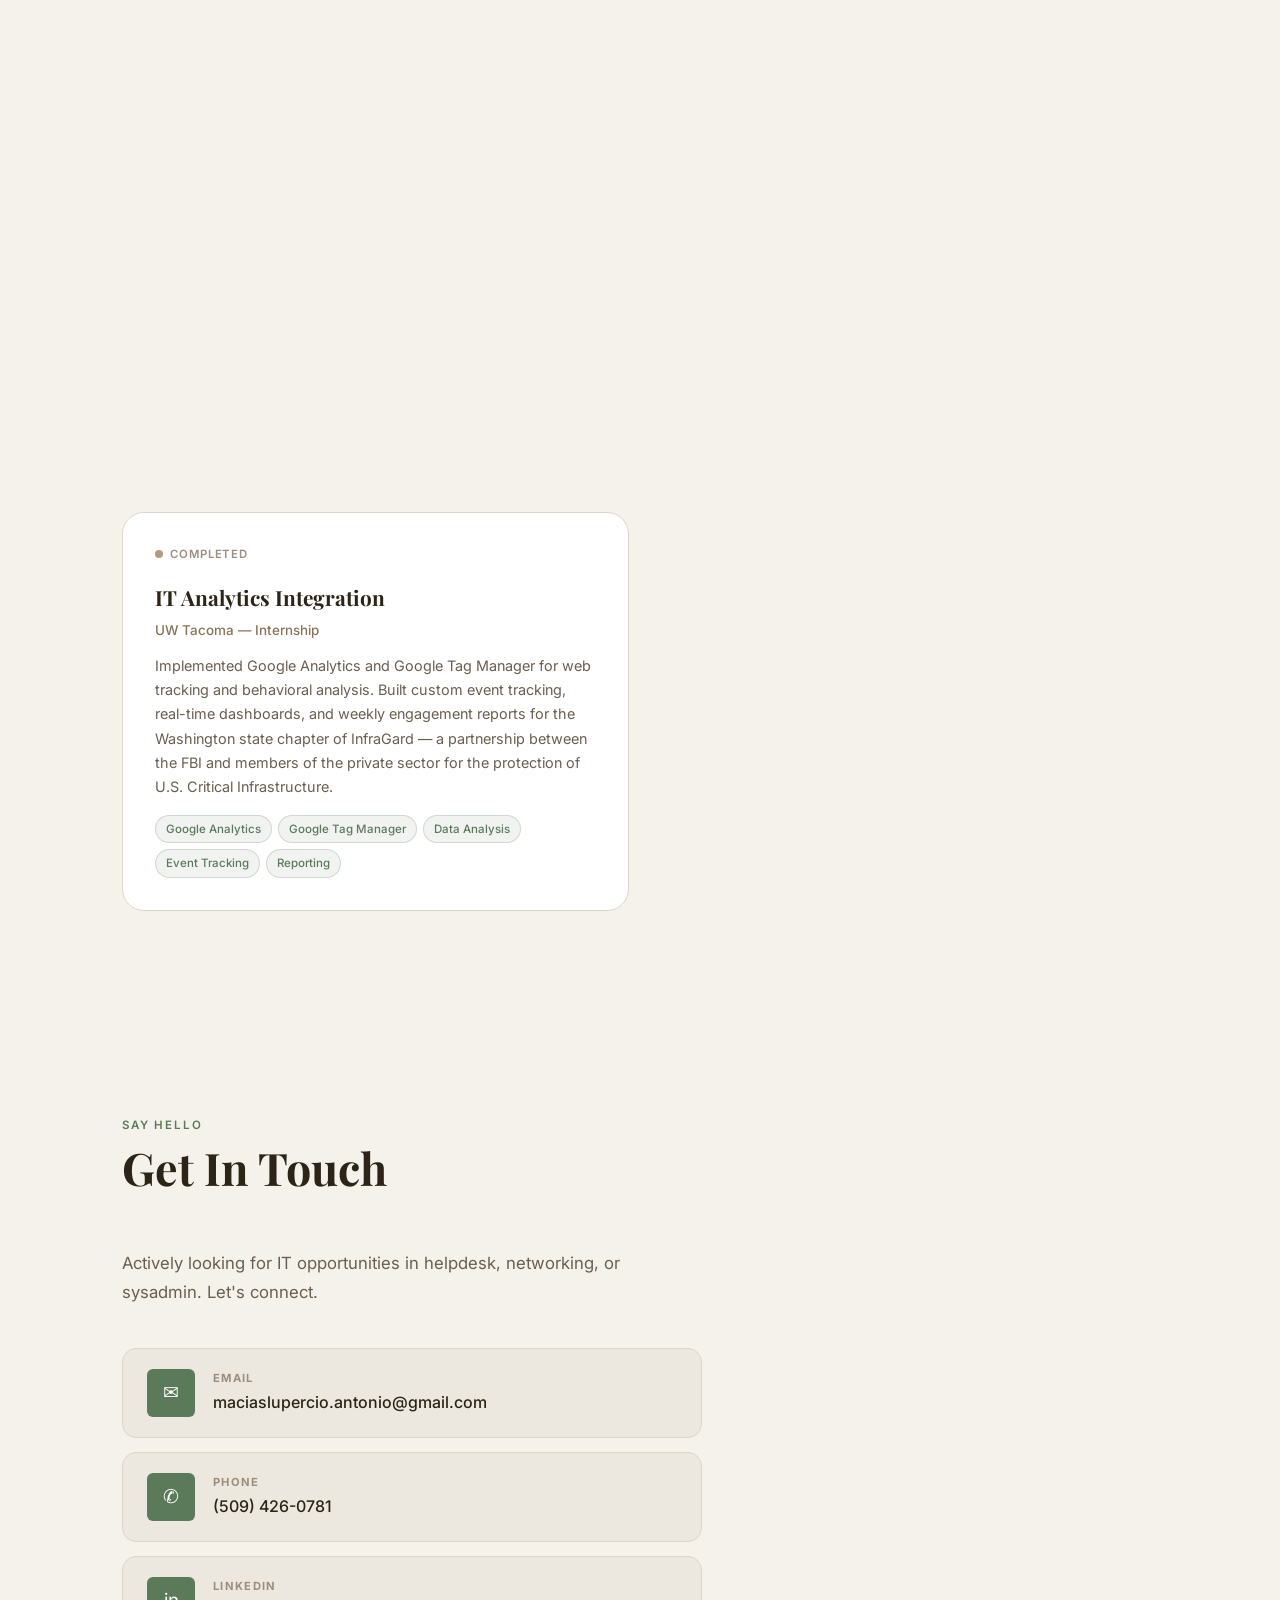
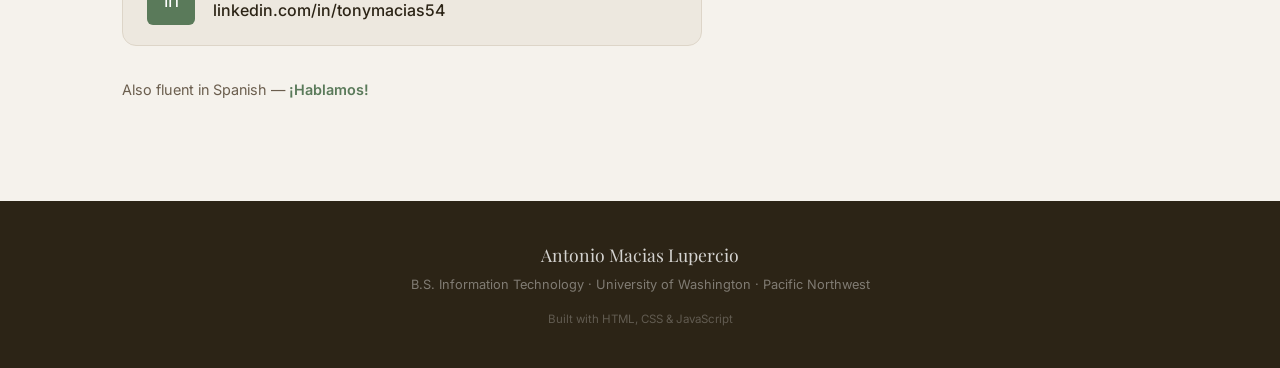
==== commit eba7faf8: "Update About Me bio, add LinkedIn to contact, fix scroll animations - Rewrote About Me with personal" ====
--- a/index.html
+++ b/index.html
@@ -62,14 +62,13 @@
   <section id="about" class="section about">
     <div class="container">
       <div class="section-header reveal-up">
-        <span class="section-tag">Who I Am</span>
         <h2 class="section-title">About Me</h2>
       </div>
       <div class="about-grid">
         <div class="about-text reveal-left">
-          <p class="lead">IT professional rooted in the Pacific Northwest, with a B.S. in Information Technology — Networking from the University of Washington.</p>
-          <p>The cohort at UW gave me exposure to networking, system administration, and technical support. From the help desk at the student library to configuring Cisco routers and analyzing packets with Wireshark, as well as setting up Active Directory, and running penetration testing labs — it really helped me build a hands-on foundation across the full IT spectrum.</p>
-          <p>Bilingual in English and Spanish. Always learning. Currently building a Windows Server 2022 home lab to deepen my sysadmin and virtualization skills.</p>
+          <p class="lead">I've been taking computers apart since before I knew how to put them back together. Eventually figured out the second part — turned that into a B.S. in IT Networking from the University of Washington.</p>
+          <p>The path was community college → campus help desk → UW → now running a Windows Server 2022 home lab and building a water-cooled sleeper PC in my spare time. If something has parts, I want to know how they fit together.</p>
+          <p>Pacific Northwest based. Bilingual in English and Spanish. Currently accepting IT opportunities and cooling fluid recommendations.</p>
 
           <div class="about-pills">
             <span class="pill">Networking</span>
@@ -412,6 +411,13 @@
               <span class="contact-value">(509) 426-0781</span>
             </div>
           </a>
+          <a href="https://www.linkedin.com/in/tonymacias54" target="_blank" class="contact-method">
+            <div class="contact-icon">in</div>
+            <div class="contact-info">
+              <span class="contact-label">LinkedIn</span>
+              <span class="contact-value">linkedin.com/in/tonymacias54</span>
+            </div>
+          </a>
         </div>
         <p class="contact-language">Also fluent in Spanish — <em>¡Hablamos!</em></p>
       </div>
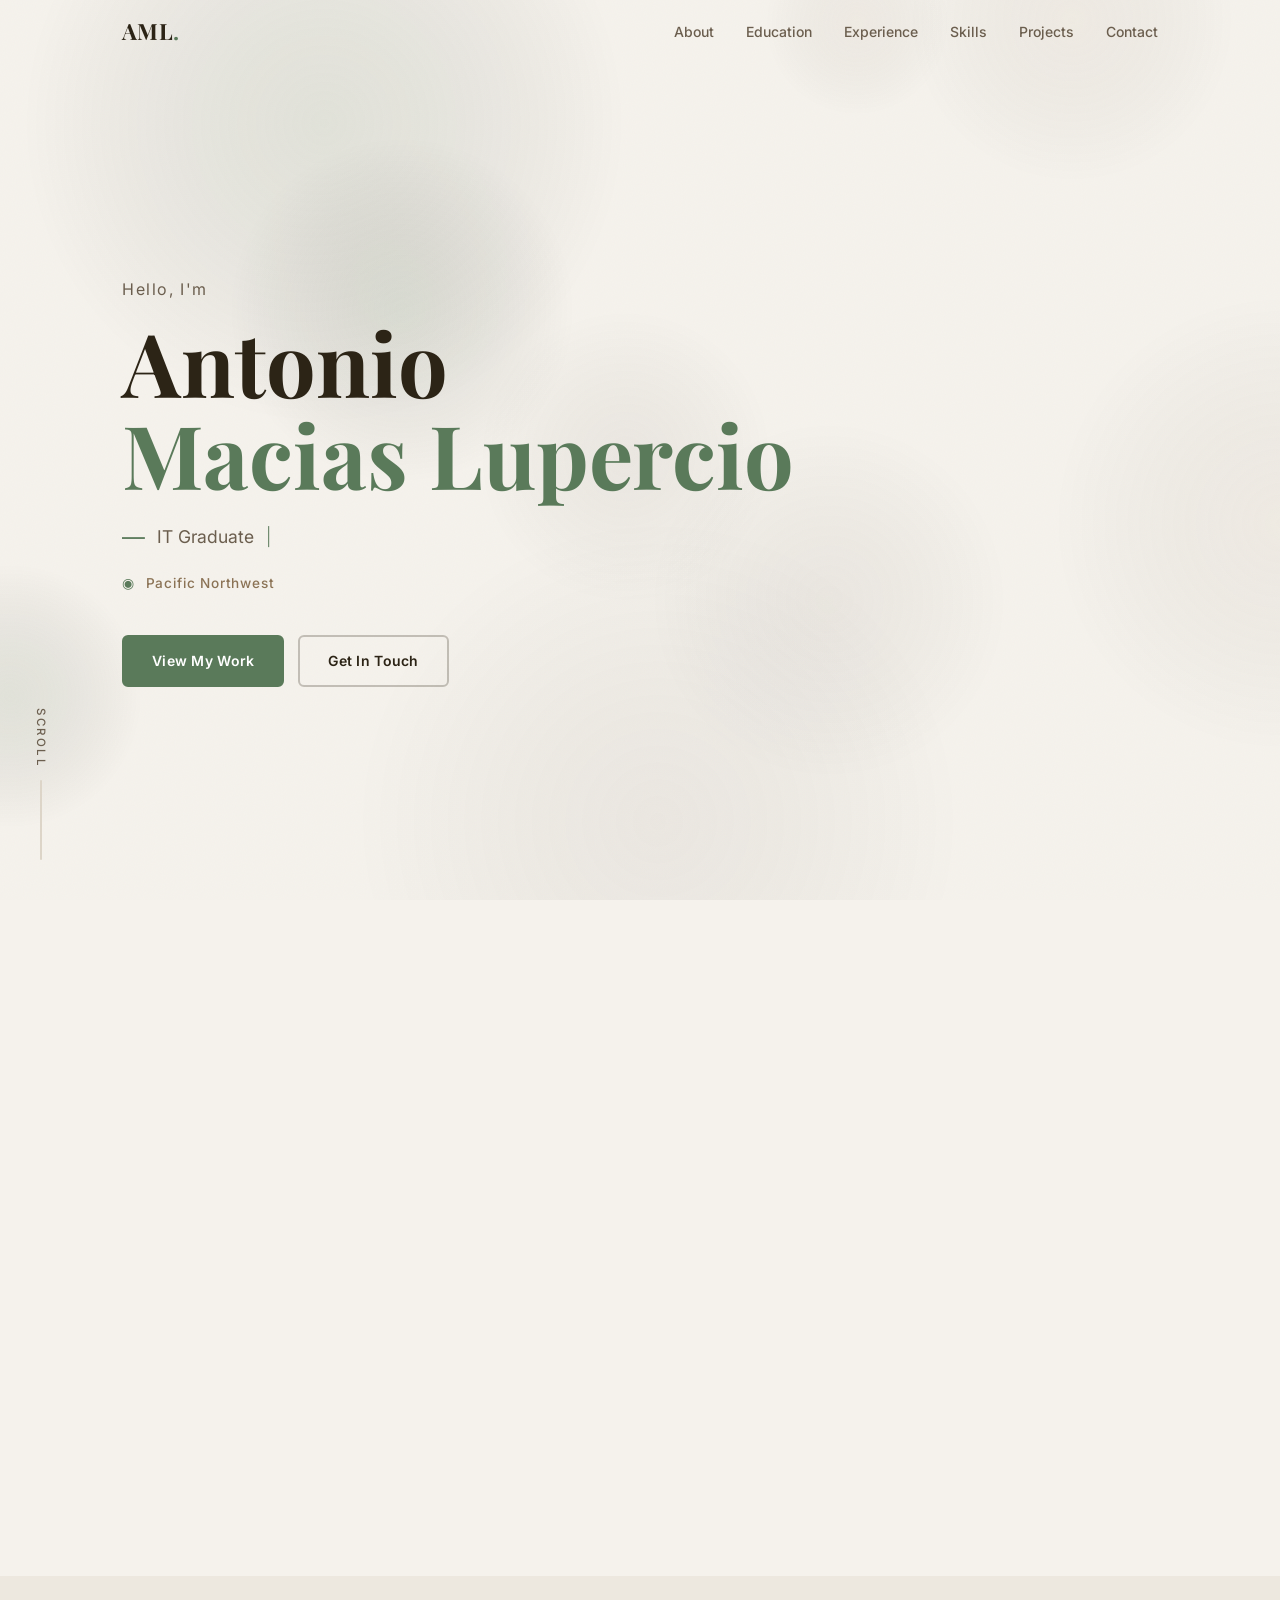
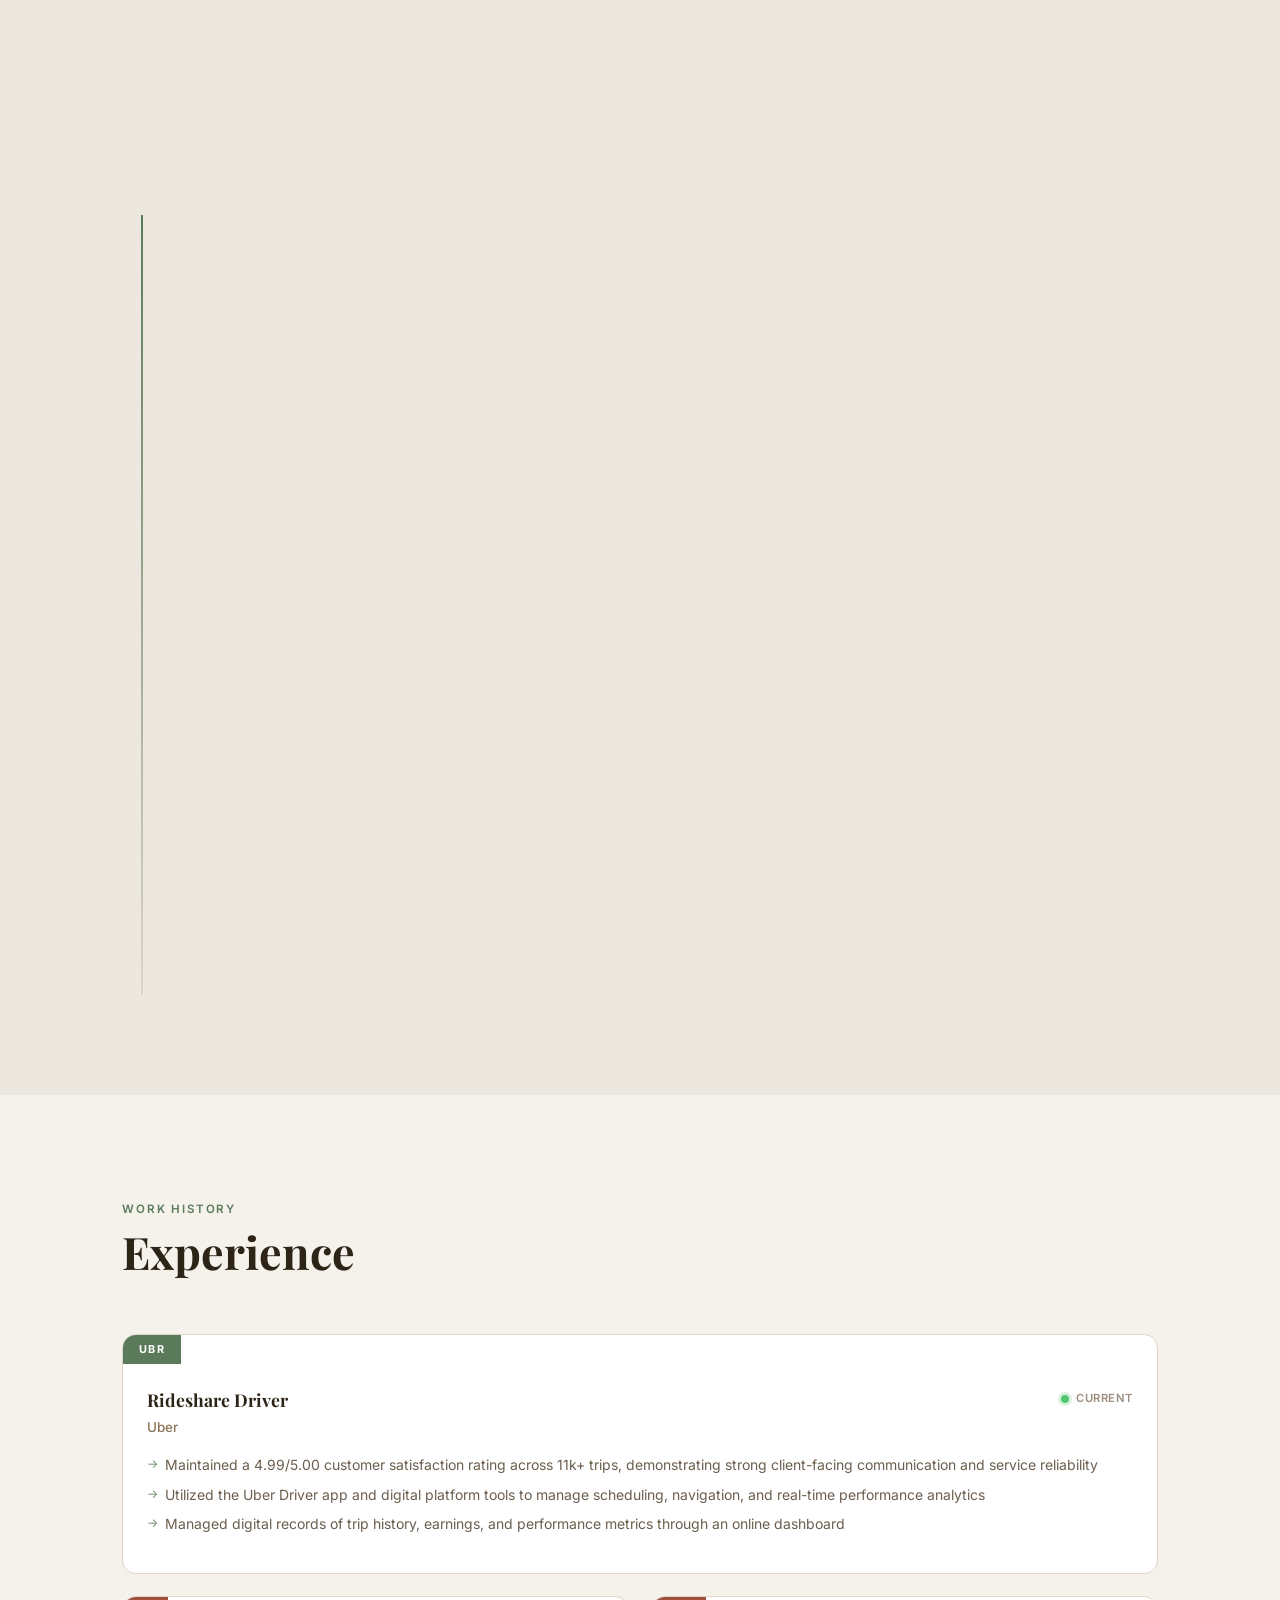
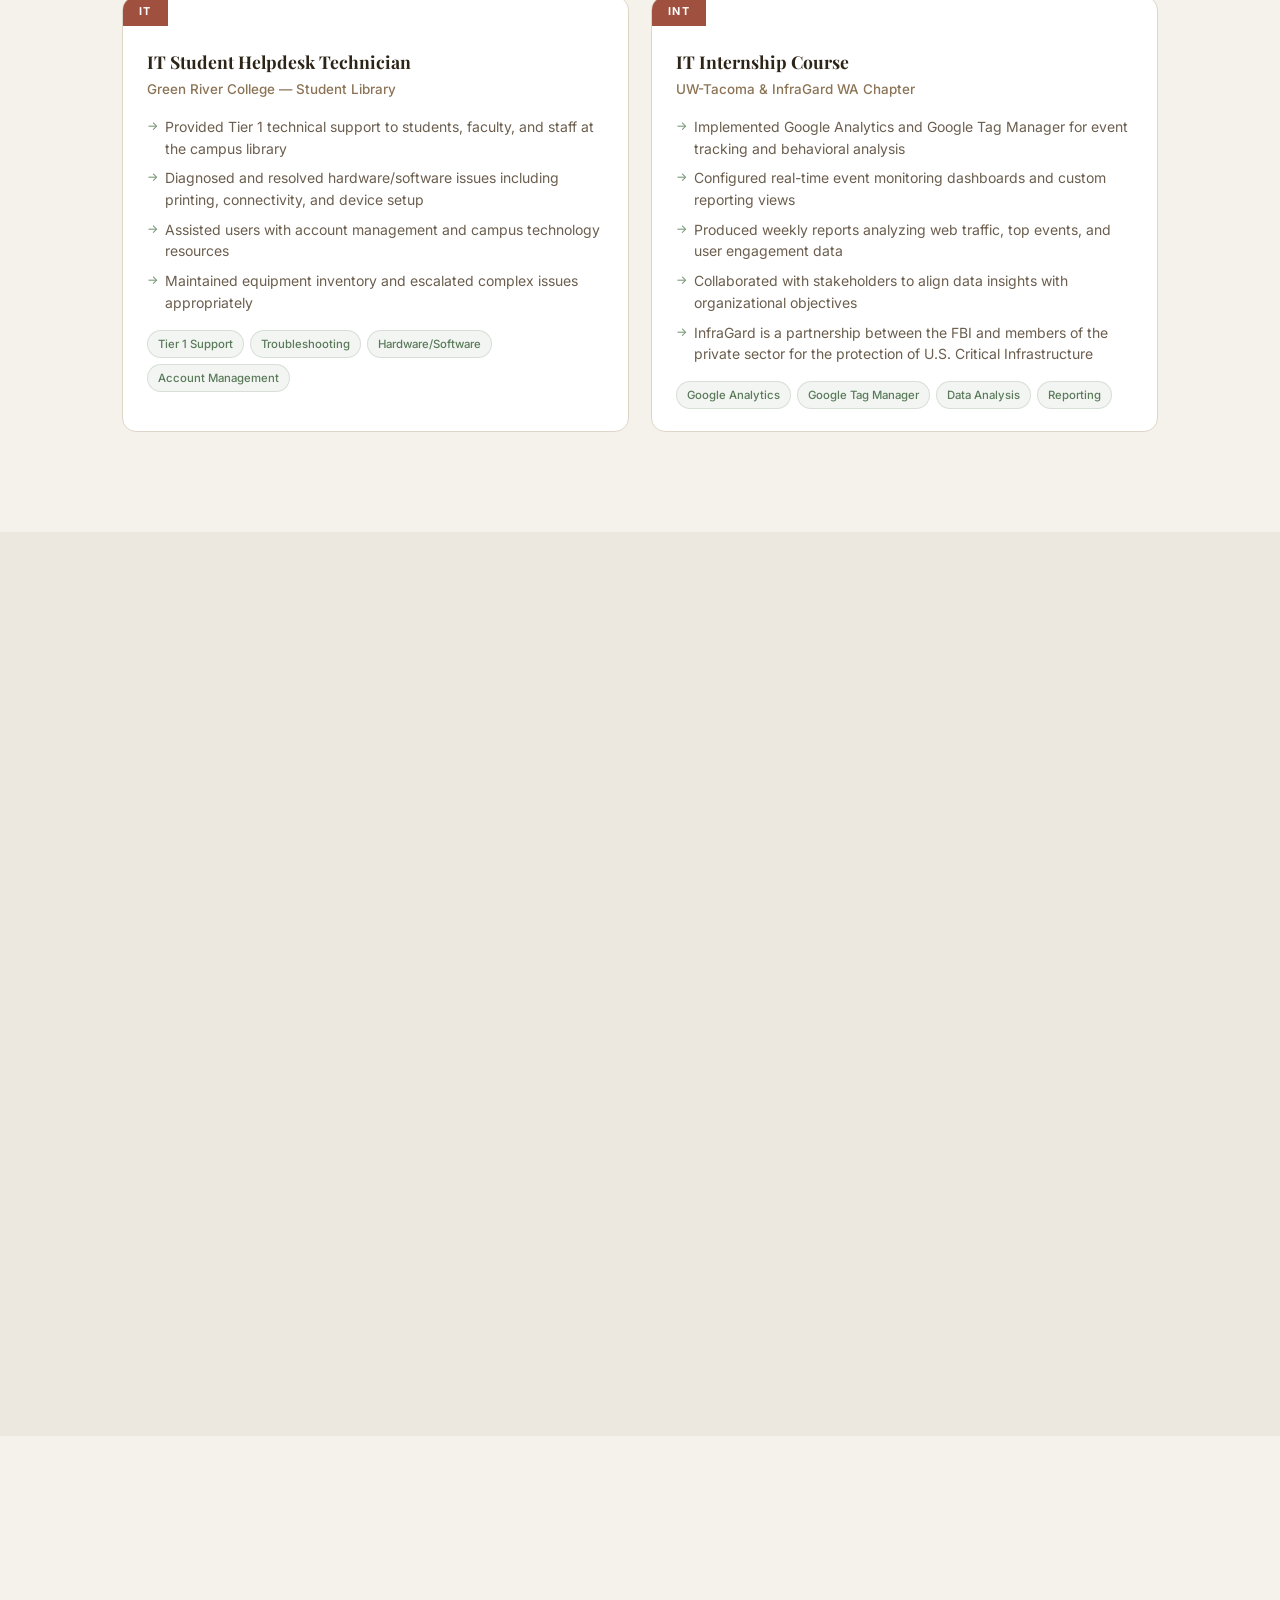
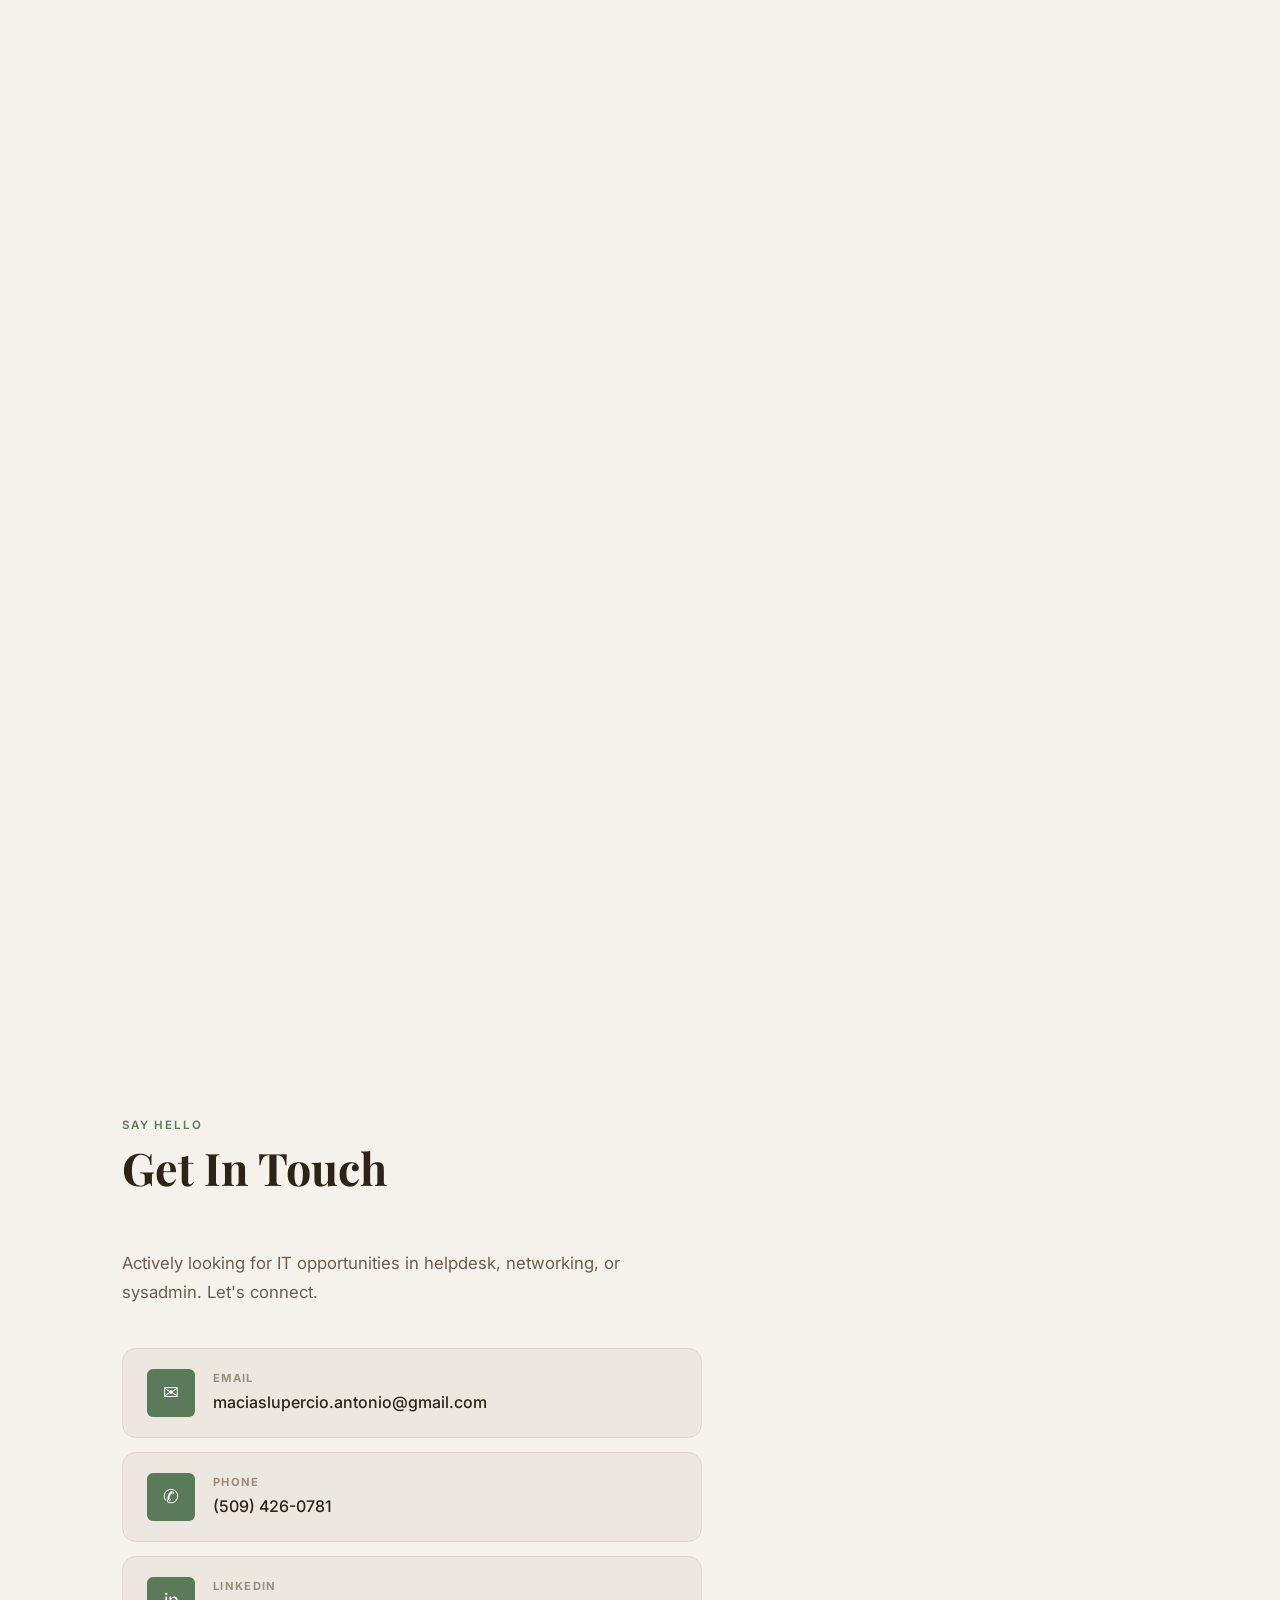
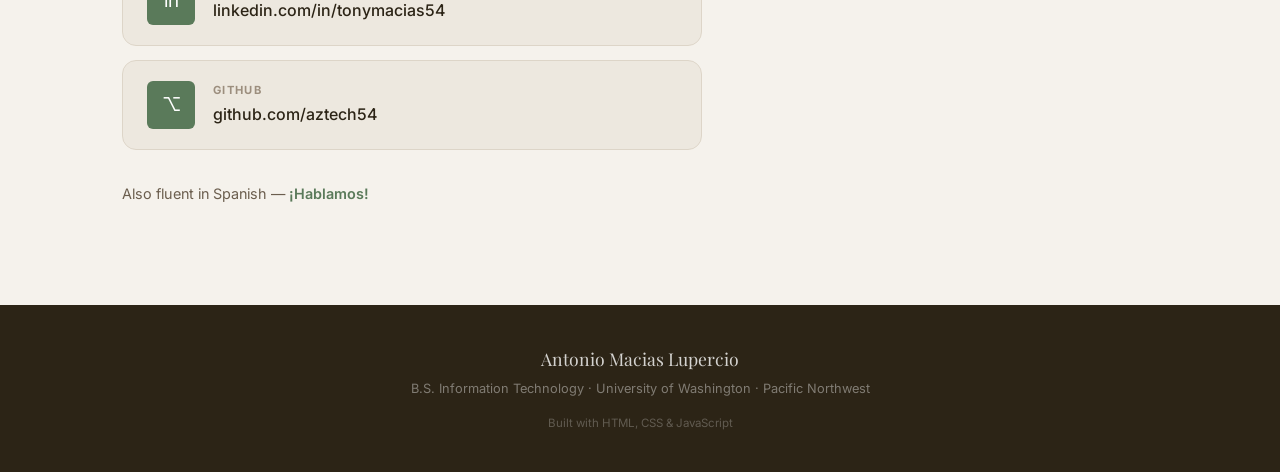
==== commit 99089a0e: "Add GitHub to contact section" ====
--- a/index.html
+++ b/index.html
@@ -418,6 +418,13 @@
               <span class="contact-value">linkedin.com/in/tonymacias54</span>
             </div>
           </a>
+          <a href="https://github.com/aztech54" target="_blank" class="contact-method">
+            <div class="contact-icon">⌥</div>
+            <div class="contact-info">
+              <span class="contact-label">GitHub</span>
+              <span class="contact-value">github.com/aztech54</span>
+            </div>
+          </a>
         </div>
         <p class="contact-language">Also fluent in Spanish — <em>¡Hablamos!</em></p>
       </div>
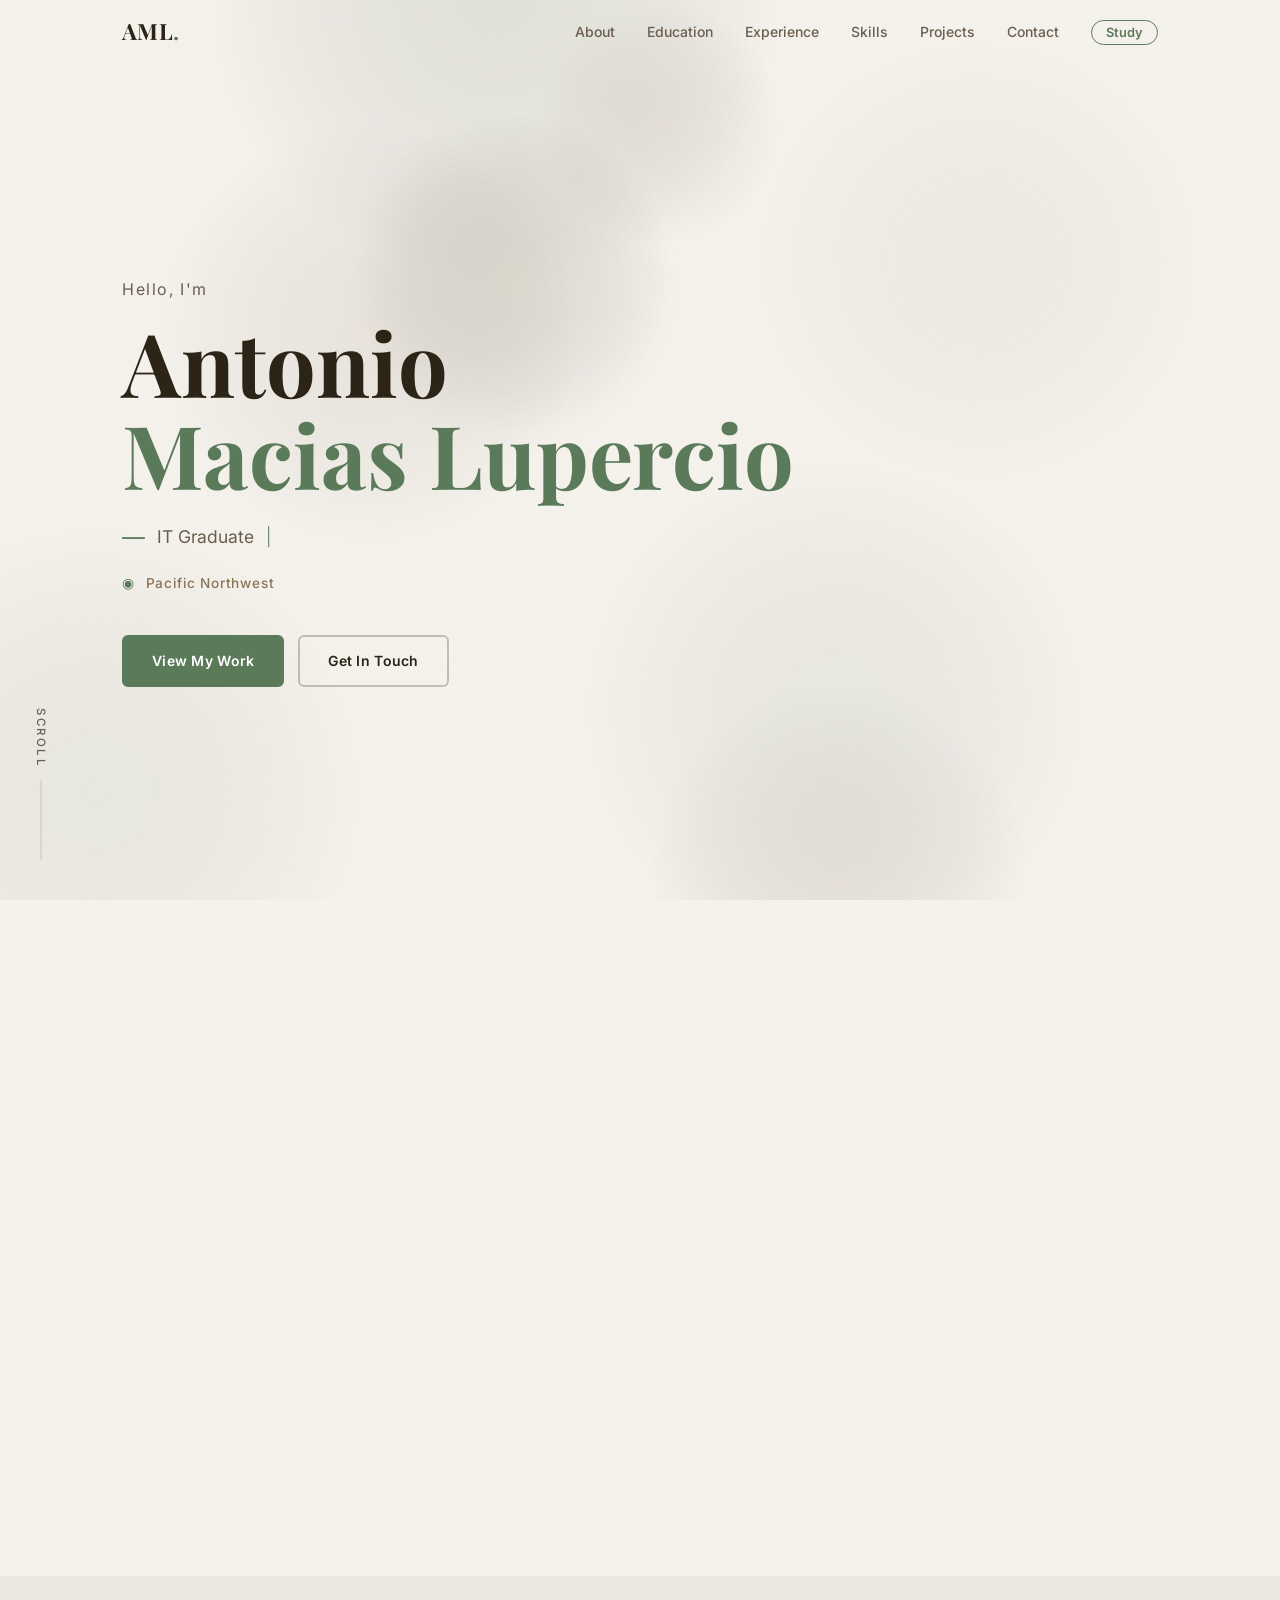
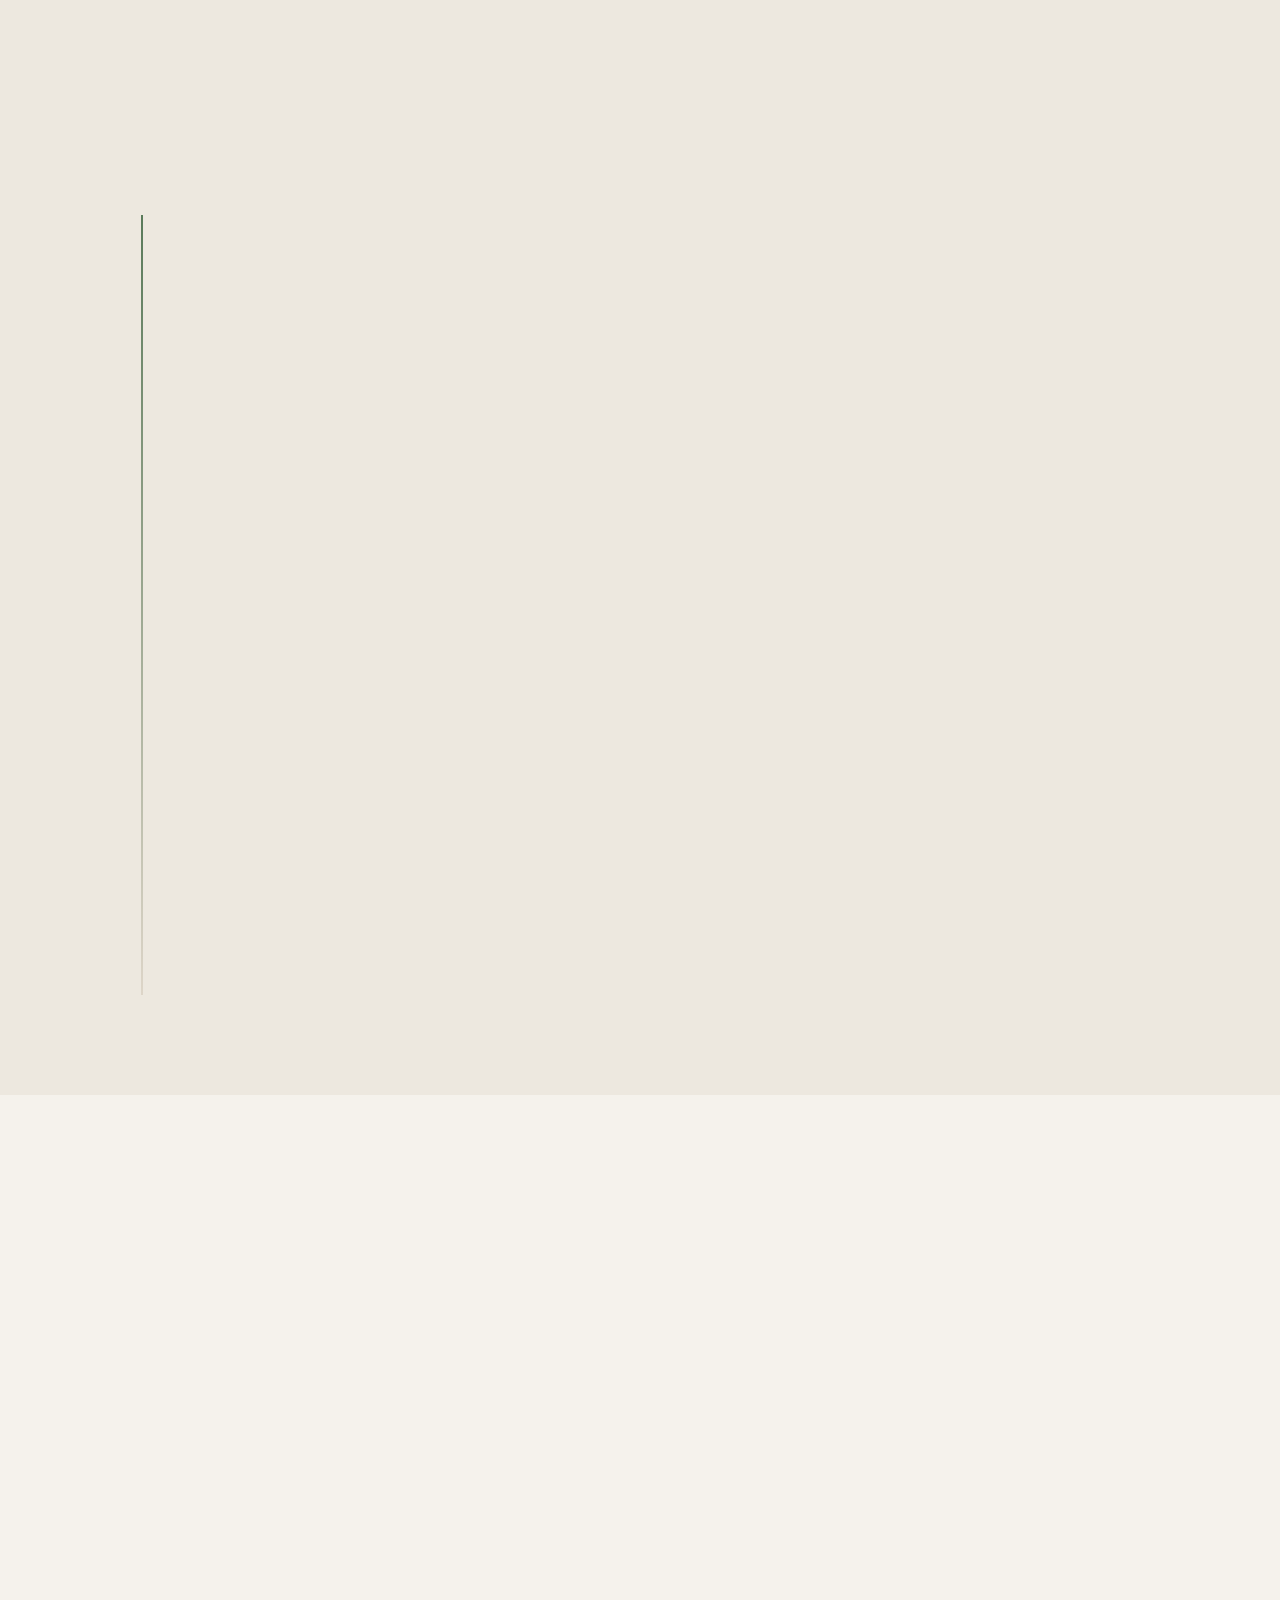
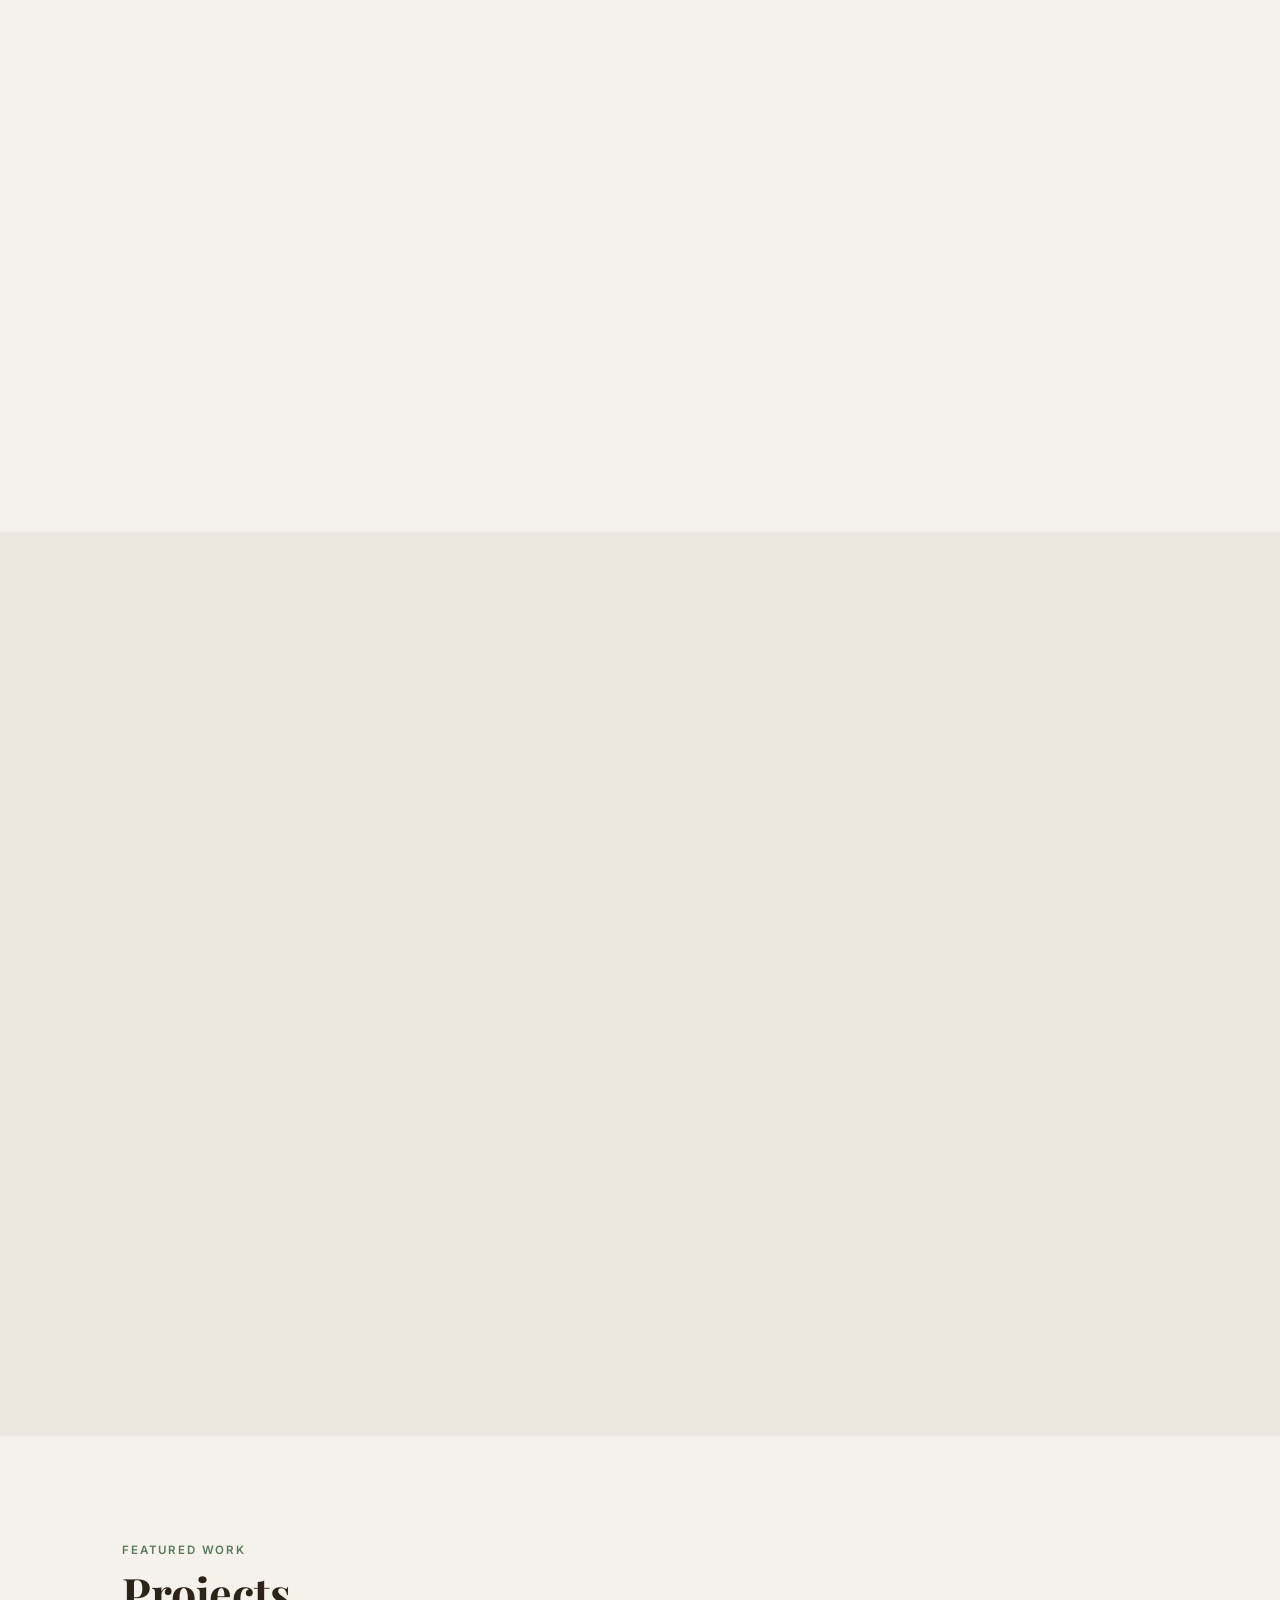
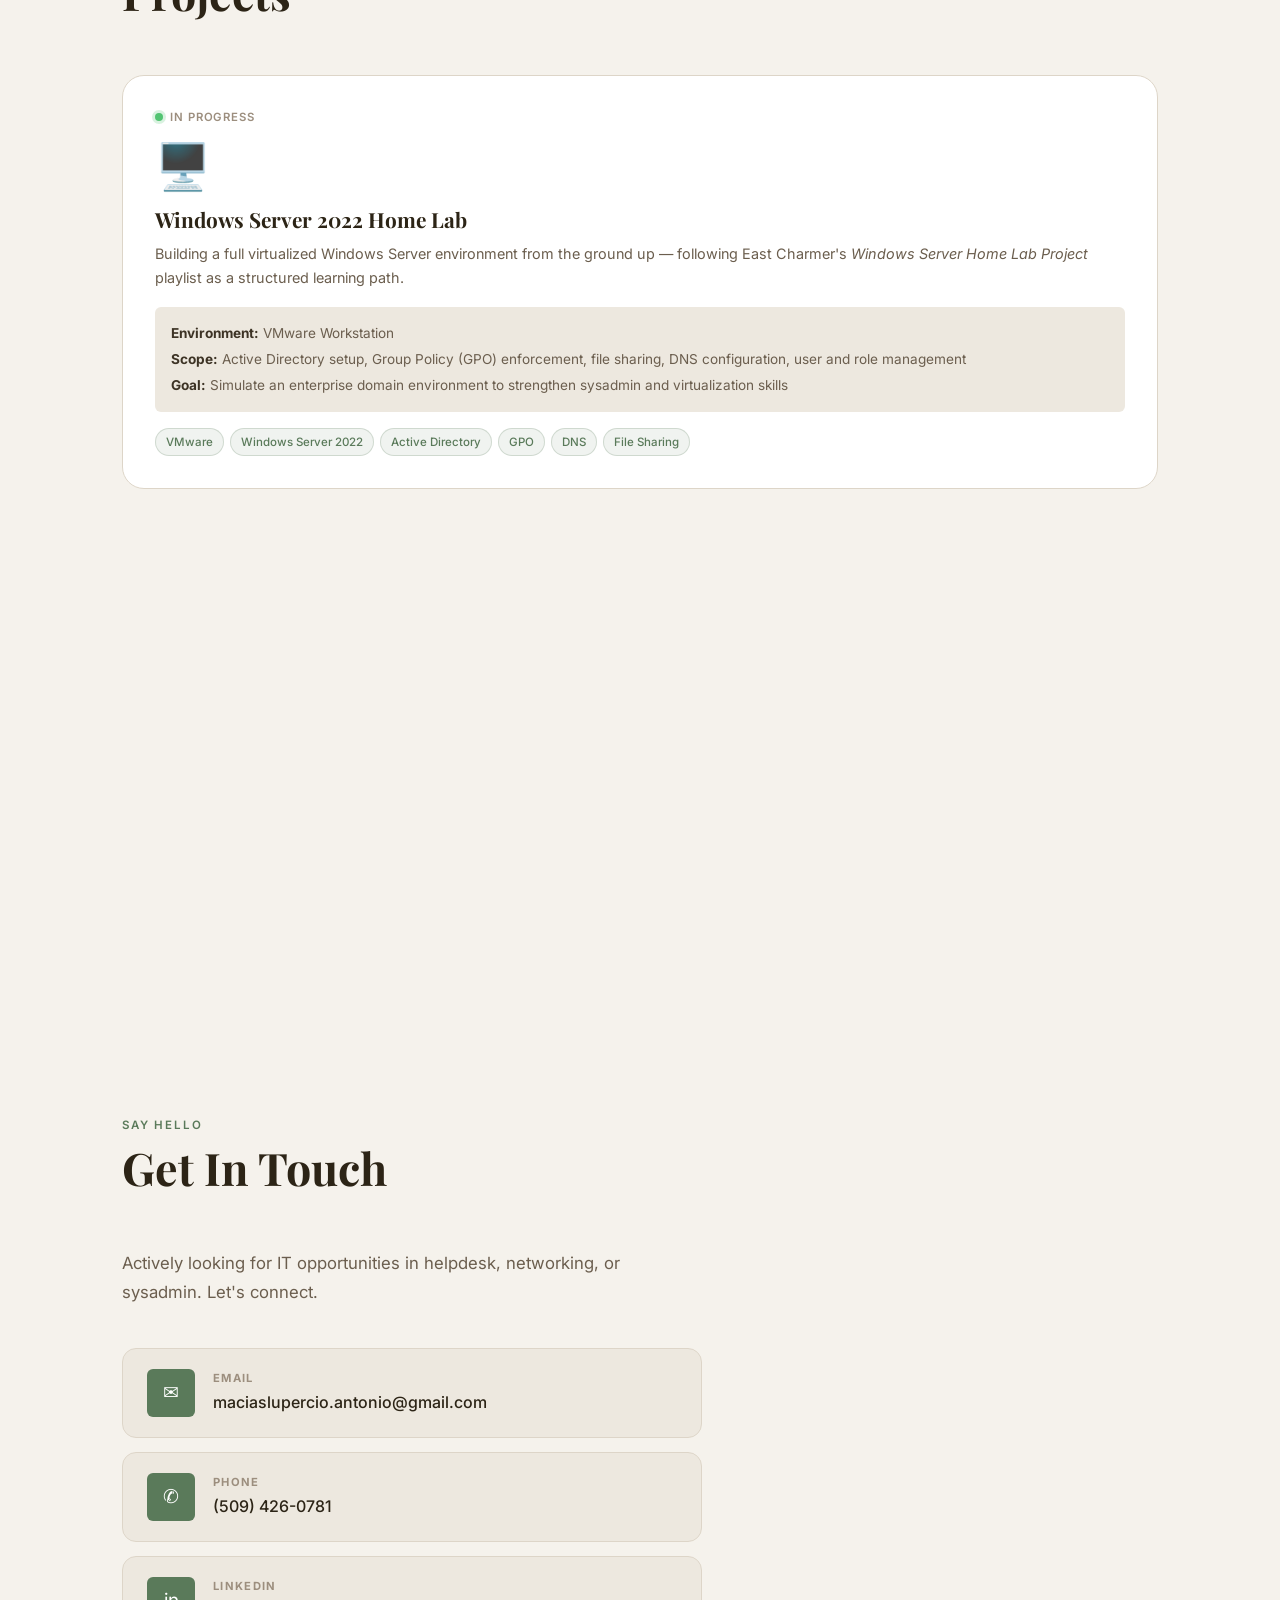
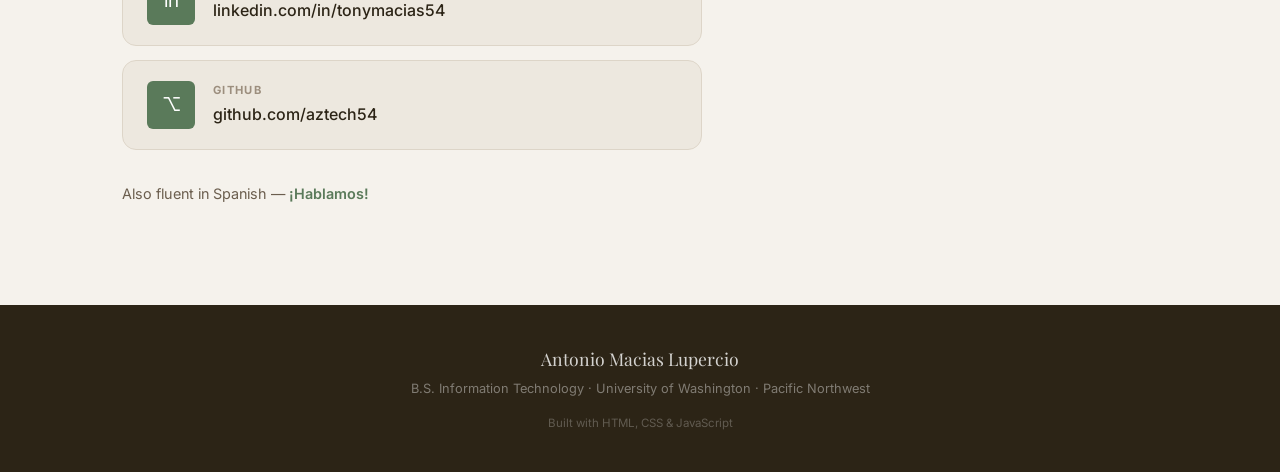
==== commit 587a277e: "Add Study nav button; retheme study.html to match earthy site palette" ====
--- a/index.html
+++ b/index.html
@@ -22,6 +22,7 @@
         <li><a href="#skills"     class="nav-link">Skills</a></li>
         <li><a href="#projects"   class="nav-link">Projects</a></li>
         <li><a href="#contact"    class="nav-link">Contact</a></li>
+        <li><a href="study.html"  class="nav-link nav-link--study">Study</a></li>
       </ul>
       <button class="nav-toggle" id="navToggle" aria-label="Toggle navigation">
         <span></span><span></span><span></span>
--- a/css/style.css
+++ b/css/style.css
@@ -163,6 +163,22 @@
 }
 .nav-link:hover::after,
 .nav-link.active::after { width: 100%; }
+
+/* Study nav button */
+.nav-link--study {
+  color: var(--color-green) !important;
+  border: 1.5px solid var(--color-green);
+  border-radius: 20px;
+  padding: 4px 14px;
+  font-size: 0.8rem;
+  font-weight: 600;
+  transition: background var(--ease), color var(--ease);
+}
+.nav-link--study::after { display: none; }
+.nav-link--study:hover {
+  background: var(--color-green);
+  color: #fff !important;
+}
 
 .nav-toggle {
   display: none;
